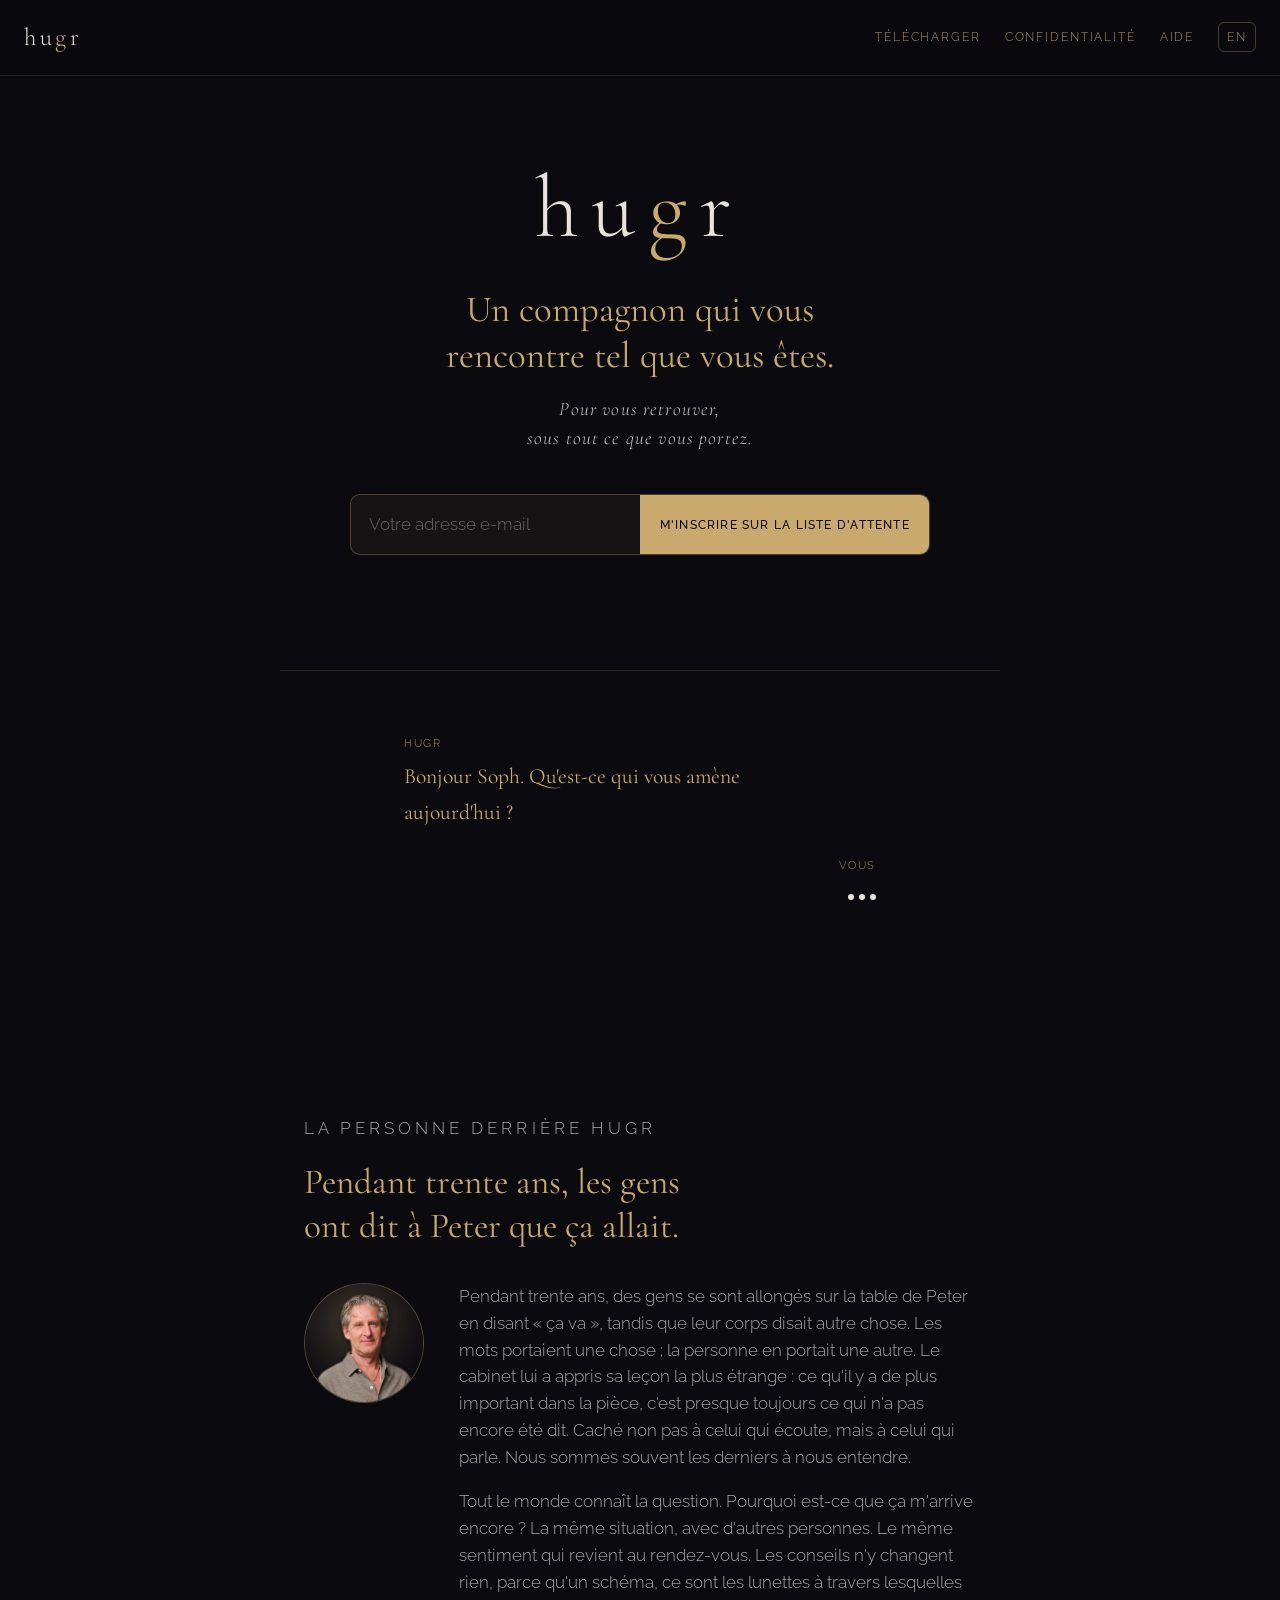
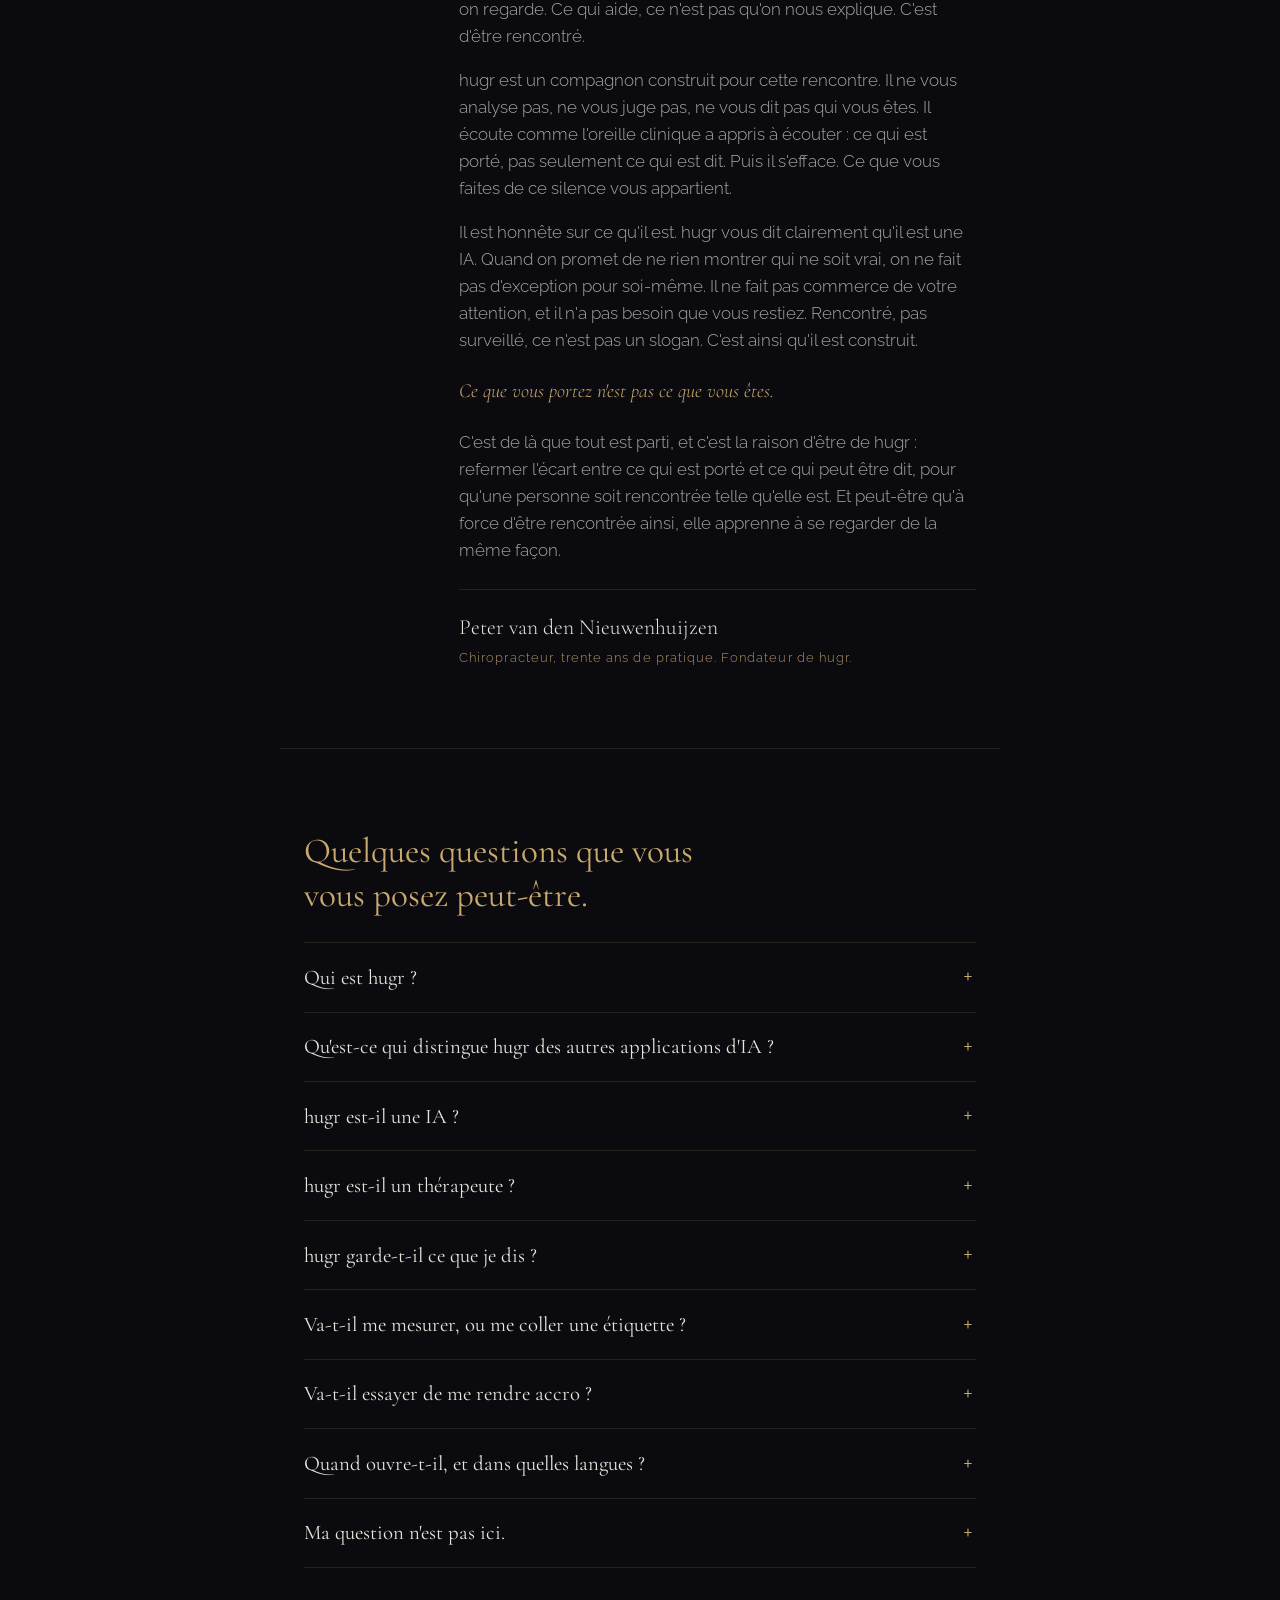
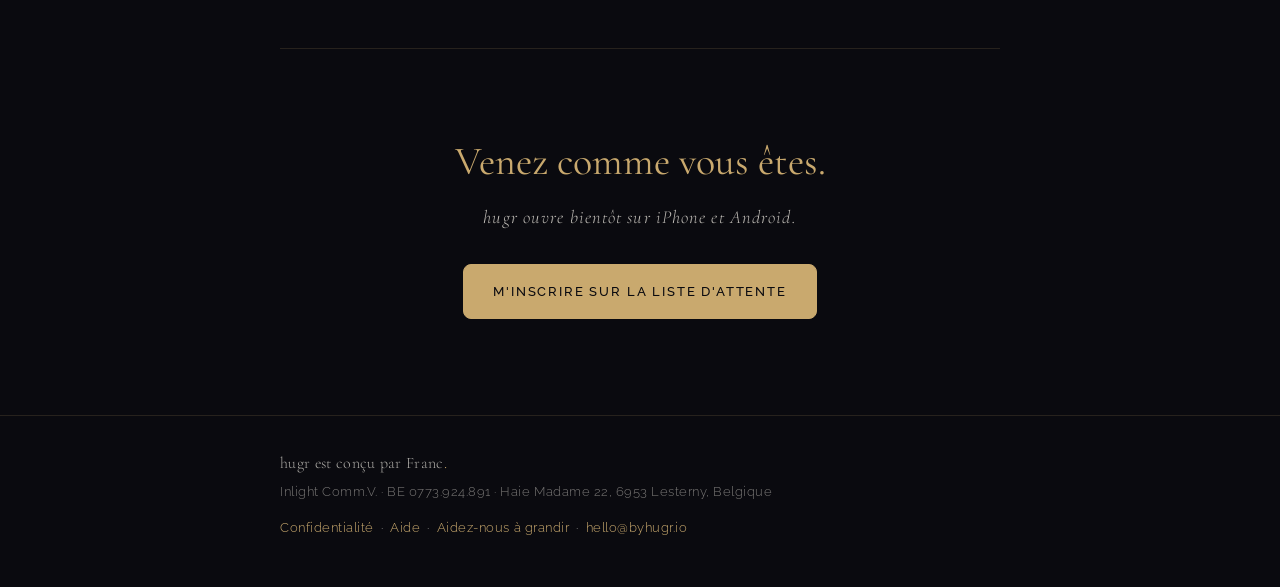
==== fr/index.html @ 3820ec40 "Add files via upload" ====
<!DOCTYPE html>
<html lang="fr">
<head>
<meta charset="utf-8">
<meta name="viewport" content="width=device-width, initial-scale=1">
<title>hugr. Un compagnon qui vous rencontre tel que vous êtes.</title>
<meta name="description" content="hugr est un compagnon IA qui vous rencontre tel que vous êtes. Pour vous retrouver, sous tout ce que vous portez. Pour adultes. Bientôt sur iPhone et Android.">

<link rel="canonical" href="https://byhugr.io/fr/">
<link rel="alternate" hreflang="fr" href="https://byhugr.io/fr/">
<link rel="alternate" hreflang="en" href="https://byhugr.io/">
<link rel="alternate" hreflang="x-default" href="https://byhugr.io/">
<meta name="theme-color" content="#0a0a0f">

<!-- Icons: the same files as the English page, at the site root. -->
<link rel="icon" href="/favicon.ico" sizes="32x32">
<link rel="icon" href="/favicon.svg" type="image/svg+xml">
<link rel="apple-touch-icon" href="/apple-touch-icon.png">

<!-- Social preview (og-fr.png is supplied, 1200x630; upload it at the site root). -->
<meta property="og:type" content="website">
<meta property="og:site_name" content="hugr">
<meta property="og:locale" content="fr_BE">
<meta property="og:url" content="https://byhugr.io/fr/">
<meta property="og:title" content="hugr. Un compagnon qui vous rencontre tel que vous êtes.">
<meta property="og:description" content="Pour vous retrouver, sous tout ce que vous portez. Un compagnon IA pour adultes. Bientôt sur iPhone et Android.">
<meta property="og:image" content="https://byhugr.io/og-fr.png">
<meta property="og:image:width" content="1200">
<meta property="og:image:height" content="630">
<meta property="og:image:alt" content="hugr. Un compagnon qui vous rencontre tel que vous êtes.">
<meta name="twitter:card" content="summary_large_image">
<meta name="twitter:title" content="hugr. Un compagnon qui vous rencontre tel que vous êtes.">
<meta name="twitter:description" content="Pour vous retrouver, sous tout ce que vous portez. Un compagnon IA pour adultes.">
<meta name="twitter:image" content="https://byhugr.io/og-fr.png">

<!--
  ============================================================
  PAGE FRANÇAISE. Même structure que /index.html, bloc pour bloc.
  Une correction faite sur l'une se fait au même endroit sur l'autre.
  Vocabulaire fixé : « portrait » = the picture (ce que hugr garde) ;
  « Rencontré, pas surveillé » = Met, not watched ; « liste d'attente » = waitlist.
  Registre : vouvoiement partout, y compris hugr dans l'aperçu (prénom + vous,
  le registre du praticien qui vous reçoit).
  ============================================================
-->

<style>
  /* ---------- self-hosted fonts (no external calls) ---------- */
  @font-face { font-family:'Cormorant Garamond'; font-style:normal; font-weight:300; font-display:swap; src:url([data-uri]) format('woff2'); }
  @font-face { font-family:'Cormorant Garamond'; font-style:normal; font-weight:400; font-display:swap; src:url([data-uri]) format('woff2'); }
  @font-face { font-family:'Cormorant Garamond'; font-style:normal; font-weight:500; font-display:swap; src:url([data-uri]) format('woff2'); }
  @font-face { font-family:'Cormorant Garamond'; font-style:italic; font-weight:300; font-display:swap; src:url([data-uri]) format('woff2'); }
  @font-face { font-family:'Cormorant Garamond'; font-style:italic; font-weight:400; font-display:swap; src:url([data-uri]) format('woff2'); }
  @font-face { font-family:'Raleway'; font-style:normal; font-weight:300; font-display:swap; src:url([data-uri]) format('woff2'); }
  @font-face { font-family:'Raleway'; font-style:normal; font-weight:400; font-display:swap; src:url([data-uri]) format('woff2'); }
  @font-face { font-family:'Raleway'; font-style:normal; font-weight:500; font-display:swap; src:url([data-uri]) format('woff2'); }

  :root {
    --ground: #0a0a0f;
    --gold: #c9a96e;
    --warm: #e8e4dc;
    --g06: rgba(201,169,110,.06);
    --g08: rgba(201,169,110,.08);
    --g15: rgba(201,169,110,.15);
    --g30: rgba(201,169,110,.30);
    --g50: rgba(201,169,110,.50);
    --label: rgba(201,169,110,.85);
    --faint: rgba(232,228,220,.72);
    --w82: rgba(232,228,220,.82);
    --w72: rgba(232,228,220,.72);
    --w50: rgba(232,228,220,.50);
    --paper: #f1eee8;
    --paper2: #f8f6f2;
    --ink: #0a0a0f;
    --ink2: #45423c;
    --goldink: #7d5f33;
    --line: #d9d3c6;
    --serif: 'Cormorant Garamond', Georgia, serif;
    --sans: 'Raleway', 'Segoe UI', sans-serif;
  }
  * { box-sizing: border-box; }
  [hidden] { display: none !important; }
  html { scroll-behavior: smooth; }
  body { margin: 0; background: var(--ground); color: var(--warm); font-family: var(--sans); font-weight: 300; font-size: 17px; line-height: 1.6; }
  a { color: inherit; }
  ::selection { background: var(--g30); }

  /* ---------- nav ---------- */
  nav { position: sticky; top: 0; z-index: 5; display: flex; align-items: center; justify-content: space-between; gap: 1rem; padding: 1.1rem 1.5rem; border-bottom: 1px solid var(--g15); background: rgba(10,10,15,.85); backdrop-filter: blur(10px); }
  .mark { font-family: var(--serif); font-weight: 300; font-size: 1.55rem; letter-spacing: .15em; color: var(--warm); text-decoration: none; }
  .mark .g { color: var(--gold); }
  nav .navlinks { display: flex; gap: 1.5rem; align-items: center; }
  nav .navlinks a { text-decoration: none; font-size: .78rem; letter-spacing: .15em; text-transform: uppercase; color: var(--label); }
  nav .navlinks a:hover, nav .navlinks a[aria-current="page"] { color: var(--gold); }
  @media (max-width: 640px) { nav .navlinks { gap: 1rem; } nav .navlinks a { font-size: .68rem; letter-spacing: .1em; } }

  /* ---------- pages ---------- */
  .page { display: none; }
  .page.on { display: block; }
  .wrap { max-width: 720px; margin: 0 auto; padding: 0 1.5rem; }

  /* ---------- hero ---------- */
  .hero { text-align: center; padding: 5.5rem 1.5rem 4.5rem; }
  .hero .bigmark { font-family: var(--serif); font-weight: 300; font-size: clamp(3.4rem, 9vw, 5.5rem); letter-spacing: .15em; line-height: 1; color: var(--warm); margin: 0; }
  .hero .bigmark .g { color: var(--gold); }
  .hero .eyebrow { margin-bottom: .2rem; }
  .hero h1 { font-family: var(--serif); font-weight: 400; font-size: clamp(1.6rem, 3.6vw, 2.3rem); line-height: 1.25; color: var(--gold); margin: 2.2rem auto 0; max-width: 20ch; }
  .hero .tag { font-family: var(--serif); font-style: italic; font-weight: 300; font-size: 1.2rem; letter-spacing: .06em; color: var(--warm); margin: 1rem auto 0; opacity: .85; max-width: 34ch; line-height: 1.5; }
  .hero .meta { margin-top: 1.6rem; font-size: .82rem; letter-spacing: .06em; color: var(--faint); }
  .hair { height: 1px; background: var(--g15); border: 0; margin: 0 auto; max-width: 720px; }

  /* ---------- join: one field, then one confirmation ---------- */
  .btn { display: inline-block; font-family: var(--sans); font-weight: 500; font-size: .82rem; letter-spacing: .14em; text-transform: uppercase; text-decoration: none; color: var(--ground); background: var(--gold); border: 1px solid var(--gold); border-radius: 8px; padding: 1rem 1.8rem; cursor: pointer; transition: background .2s, color .2s, opacity .2s; white-space: nowrap; }
  .btn:hover { background: transparent; color: var(--gold); }
  .btn:disabled { opacity: .5; cursor: wait; }
  .btn.ghost { background: transparent; color: var(--gold); }
  .btn.ghost:hover { background: var(--g08); }

  .join { max-width: 520px; margin: 2.6rem auto 0; text-align: left; }
  /* one element: the field and its button share one border and one radius */
  .joinrow { display: flex; align-items: stretch; background: var(--g06); border: 1px solid var(--g30); border-radius: 10px; overflow: hidden; transition: border-color .2s; }
  .joinrow:focus-within { border-color: var(--gold); }
  .joinrow input { flex: 1 1 auto; min-width: 0; font: inherit; font-size: 1.05rem; color: var(--warm); background: transparent; border: 0; outline: none; padding: 1rem 1.1rem; }
  .joinrow input::placeholder { color: rgba(232,228,220,.4); }
  .joinrow .go { border: 0; border-radius: 0; padding: 0 1.5rem; margin: 0; }
  .joinrow .go:hover { background: #d9bc85; color: var(--ground); }
  .go .short { display: none; }
  @media (max-width: 480px) { .joinrow { flex-direction: column; } .joinrow input { padding: 1rem 1rem; border-bottom: 1px solid var(--g15); text-align: center; } .joinrow .go { width: 100%; padding: 1rem; } }

  .confirm { margin-top: .2rem; border: 1px solid var(--g30); border-radius: 10px; background: var(--g06); padding: 1.3rem 1.4rem 1.2rem; }
  .confirm-lead { margin: 0 0 .6rem; font-size: .95rem; color: var(--warm); }
  .confirm-lead .em { color: var(--gold); }
  .confirm-lead a { color: var(--label); font-size: .82rem; margin-left: .4rem; }
  .check { display: grid; grid-template-columns: 1.25rem 1fr; gap: .6rem; align-items: start; margin-top: .6rem; font-size: .92rem; line-height: 1.55; color: var(--faint); cursor: pointer; }
  .check input { accent-color: var(--gold); width: 1.05rem; height: 1.05rem; margin: .15rem 0 0; }
  .check a { color: var(--gold); }
  .confirm .btn { width: 100%; margin-top: 1.1rem; }
  .hp { position: absolute; left: -9999px; width: 1px; height: 1px; overflow: hidden; }
  .err { color: #e8b98a; font-size: .9rem; margin-top: .8rem; min-height: 1.1em; text-align: center; }
  .fine { font-size: .8rem; color: var(--w50); text-align: center; margin: .9rem 0 0; line-height: 1.6; }

  .done { max-width: 520px; margin: 2.6rem auto 0; text-align: center; }
  .done h2 { font-family: var(--serif); font-weight: 400; font-size: clamp(1.9rem, 4vw, 2.5rem); color: var(--gold); margin: 0 0 .8rem; }
  .done > p { color: var(--warm); margin: 0 auto 1rem; max-width: 40ch; }
  .done .preview { font-size: .85rem; color: #e8b98a; border: 1px dashed rgba(232,184,138,.5); border-radius: 8px; padding: .7rem 1rem; margin: 1.2rem auto 0; max-width: 34ch; }
  .more { margin-top: 2.2rem; border-top: 1px solid var(--g15); padding-top: 1.8rem; text-align: left; }
  .more-lead { font-size: .92rem; color: var(--faint); text-align: center; margin: 0 0 1.2rem; }
  .field { margin-top: 1rem; }
  .field label, .field legend { display: block; font-size: .7rem; letter-spacing: .16em; text-transform: uppercase; color: var(--label); margin-bottom: .45rem; padding: 0; }
  .field input[type=text] { width: 100%; font: inherit; font-size: 1.05rem; color: var(--warm); background: var(--g06); border: 1px solid var(--g30); border-radius: 8px; padding: .8rem 1rem; outline: none; }
  .field input:focus { border-color: var(--gold); }
  fieldset.field { border: 0; margin: 1rem 0 0; padding: 0; }
  .langs { display: flex; gap: .5rem; }
  .langs label { flex: 1 1 0; margin: 0; font-size: .92rem; letter-spacing: .02em; text-transform: none; color: var(--faint); border: 1px solid var(--g30); border-radius: 8px; padding: .6rem .4rem; cursor: pointer; display: flex; align-items: center; justify-content: center; gap: .4rem; text-align: center; }
  .langs input { accent-color: var(--gold); margin: 0; }
  .langs label:has(input:checked) { border-color: var(--gold); color: var(--warm); background: var(--g08); }
  .more .btn { margin-top: 1.5rem; width: 100%; }
  .more-done { text-align: center; color: var(--gold); font-family: var(--serif); font-size: 1.2rem; margin: 1.2rem 0 0; }

  /* ---------- animated conversation ---------- */
  .convo { max-width: 520px; margin: 4rem auto 0; padding: 0 1.5rem; min-height: 300px; }
  .msg { margin-top: 1.7rem; opacity: 0; transform: translateY(6px); transition: opacity .5s ease, transform .5s ease; }
  .msg.show { opacity: 1; transform: none; }
  .msg:first-child { margin-top: 0; }
  .msg .who { font-size: .68rem; letter-spacing: .16em; text-transform: uppercase; color: var(--label); margin-bottom: .4rem; }
  .msg.you .who { text-align: right; }
  .msg .bubble { font-family: var(--serif); font-weight: 400; font-size: 1.35rem; line-height: 1.65; }
  .msg.hugr .bubble { color: var(--gold); max-width: 88%; }
  .msg.you .bubble { color: var(--warm); max-width: 88%; margin-left: auto; text-align: right; font-family: var(--sans); font-weight: 300; font-size: 1.05rem; line-height: 1.6; }
  .caret { display: inline-block; width: 2px; height: 1.05em; background: var(--warm); margin-left: 1px; vertical-align: -0.15em; animation: blink 1s step-end infinite; }
  @keyframes blink { 50% { opacity: 0; } }
  .dots { display: inline-flex; gap: 5px; height: 1.3em; align-items: center; }
  .dots i { width: 6px; height: 6px; border-radius: 50%; background: var(--gold); animation: pulse 1.4s infinite ease-in-out; }
  .msg.you .dots i { background: var(--warm); }
  .dots i:nth-child(2) { animation-delay: .2s; } .dots i:nth-child(3) { animation-delay: .4s; }
  @keyframes pulse { 0%,80%,100% { opacity: .3; transform: scale(.8); } 40% { opacity: 1; transform: scale(1); } }

  /* ---------- content blocks ---------- */
  section.block { padding: 5rem 1.5rem; }
  .eyebrow { font-size: .7rem; letter-spacing: .24em; text-transform: uppercase; color: var(--label); margin: 0 0 1rem; }
  section.block h2 { font-family: var(--serif); font-weight: 400; font-size: clamp(1.7rem, 3.4vw, 2.2rem); line-height: 1.25; color: var(--gold); margin: 0 0 1.4rem; max-width: 24ch; }
  section.block p { margin: 0 0 1.1rem; color: var(--w72); max-width: 58ch; font-size: 1.05rem; }
  section.block p strong { color: var(--warm); font-weight: 400; }

  /* ---------- the story ---------- */
  .story { display: grid; grid-template-columns: 120px 1fr; gap: 2.2rem; align-items: start; margin-top: 2.2rem; }
  .story .photo { width: 120px; height: 120px; border-radius: 50%; border: 1px solid var(--g30); background: radial-gradient(circle at 35% 30%, rgba(201,169,110,.22), rgba(201,169,110,.05)); display: flex; align-items: center; justify-content: center; font-family: var(--serif); font-size: 2.6rem; color: var(--gold); overflow: hidden; position: sticky; top: 6rem; }
  .story .photo img { width: 100%; height: 100%; object-fit: cover; display: block; }
  .story p { margin: 0 0 1.1rem; }
  .story .quiet { font-family: var(--serif); font-style: italic; font-size: 1.25rem; line-height: 1.55; color: var(--gold); margin: 1.4rem 0 1.4rem; }
  .story .sig { margin-top: 1.6rem; padding-top: 1.2rem; border-top: 1px solid var(--g15); }
  .story .sig .name { font-family: var(--serif); font-size: 1.35rem; color: var(--warm); margin: 0 0 .15rem; }
  .story .sig .role { font-size: .82rem; letter-spacing: .08em; color: var(--label); margin: 0; }
  @media (max-width: 560px) { .story { grid-template-columns: 1fr; gap: 1.4rem; justify-items: center; } .story .photo { position: static; } .story p { text-align: left; } .story .sig { width: 100%; } }

  /* ---------- FAQ ---------- */
  .faq { margin-top: 1.6rem; border-top: 1px solid var(--g15); }
  .faq details { border-bottom: 1px solid var(--g15); }
  .faq summary { list-style: none; cursor: pointer; padding: 1.1rem 2.2rem 1.1rem 0; font-family: var(--serif); font-weight: 400; font-size: 1.3rem; color: var(--warm); position: relative; }
  .faq summary:hover, .faq details[open] summary { color: var(--gold); }
  .faq summary::-webkit-details-marker { display: none; }
  .faq summary::after { content: "+"; position: absolute; right: .2rem; top: 50%; transform: translateY(-50%); font-family: var(--sans); font-weight: 300; font-size: 1.5rem; color: var(--gold); }
  .faq details[open] summary::after { content: "\2212"; }
  .faq .a { padding: 0 0 1.3rem; }
  .faq .a p { margin: 0 0 .8rem; font-size: 1.02rem; color: var(--w72); max-width: 58ch; }
  .faq .a a { color: var(--gold); }

  .cta { text-align: center; padding: 5rem 1.5rem 6rem; }
  .cta h2 { font-family: var(--serif); font-weight: 400; font-size: clamp(1.8rem, 4vw, 2.5rem); color: var(--gold); margin: 0 0 .6rem; }
  .cta .tag { font-family: var(--serif); font-style: italic; color: var(--warm); opacity: .8; font-size: 1.15rem; letter-spacing: .06em; margin: 0 0 2rem; }

  /* ---------- footer ---------- */
  footer { border-top: 1px solid var(--g15); padding: 2.2rem 1.5rem 3rem; font-size: .8rem; letter-spacing: .04em; color: var(--faint); }
  footer .row { max-width: 720px; margin: 0 auto; display: flex; flex-wrap: wrap; justify-content: space-between; gap: 1rem 2rem; }
  footer a { text-decoration: none; color: var(--gold); }
  footer .franc { font-family: var(--serif); font-size: 1rem; letter-spacing: .02em; margin-bottom: .3rem; }
  footer .franc .dot { color: var(--gold); }
  footer .legal { color: var(--w50); }

  /* ---------- reading pages: a paper card in the dark room ---------- */
  .doc { padding: 3.5rem 1.5rem 5rem; }
  .doc .wrap { max-width: 780px; }
  .doc .panel { background: var(--paper); color: var(--ink); border: 1px solid var(--g30); border-radius: 12px; padding: 2.8rem 2.6rem 2.4rem; box-shadow: 0 30px 80px rgba(0,0,0,.45); }
  @media (max-width: 640px) { .doc .panel { padding: 1.8rem 1.2rem 1.6rem; } }
  .doc .eyebrow { color: var(--goldink); }
  .doc h1 { font-family: var(--serif); font-weight: 400; font-size: clamp(2.1rem, 5vw, 2.9rem); line-height: 1.15; color: var(--ink); margin: 0 0 .6rem; }
  .doc .lede { font-family: var(--serif); font-weight: 400; font-size: 1.3rem; line-height: 1.5; color: var(--ink2); margin: 0 0 2rem; }
  .doc h2 { font-family: var(--serif); font-weight: 500; font-size: 1.45rem; color: var(--ink); margin: 2.4rem 0 .6rem; }
  .doc p, .doc li { color: var(--ink2); font-size: 1rem; line-height: 1.75; }
  .doc p { margin: .5rem 0; }
  .doc p strong, .doc li strong { color: var(--ink); font-weight: 500; }
  .doc a { color: var(--goldink); }
  .doc ul { padding-left: 1.2rem; margin: .5rem 0 1rem; }
  .doc li { margin: .3rem 0; }
  .doc .meta { font-size: .78rem; letter-spacing: .08em; text-transform: uppercase; color: var(--ink2); margin-bottom: 2rem; }
  .doc table { width: 100%; border-collapse: collapse; margin: 1rem 0 1.4rem; font-size: .92rem; }
  .doc th { text-align: left; font-weight: 500; font-size: .72rem; letter-spacing: .12em; text-transform: uppercase; color: var(--goldink); padding: .5rem .5rem; border-bottom: 1px solid var(--ink); }
  .doc td { padding: .65rem .5rem; border-bottom: 1px solid var(--line); vertical-align: top; color: var(--ink2); line-height: 1.55; }
  .doc td:first-child { color: var(--ink); }
  .tablewrap { overflow-x: auto; }
  .flag { color: var(--goldink); font-size: .85em; font-style: italic; }
  .flag::before { content: "["; } .flag::after { content: "]"; }
  .urgent { border: 1px solid var(--goldink); border-radius: 10px; background: var(--paper2); padding: 1.3rem 1.5rem; margin: 0 0 2rem; }
  .urgent h2 { margin-top: 0; }
  .urgent li { color: var(--ink); }
  .qa h3 { font-family: var(--serif); font-weight: 500; font-size: 1.2rem; color: var(--ink); margin: 1.8rem 0 .3rem; }

  /* ---------- printable card (a white object in the dark room) ---------- */
  .cardpage { padding: 3.5rem 1.5rem 5rem; }
  .cardpage .eyebrow { text-align: center; }
  .cardpage h1 { font-family: var(--serif); font-weight: 400; text-align: center; font-size: 2rem; color: var(--gold); margin: 0 0 2rem; }
  .pcard { width: 100%; max-width: 420px; margin: 0 auto; background: #fff; color: var(--ink); border: 1px solid var(--line); border-radius: 10px; padding: 2.2rem 2rem 1.8rem; text-align: center; }
  .pcard .m { font-family: var(--serif); font-weight: 300; font-size: 2.6rem; letter-spacing: .15em; line-height: 1; margin: 0; }
  .pcard .m .g { color: var(--goldink); }
  .pcard .l { font-family: var(--serif); font-size: 1.25rem; line-height: 1.35; margin: 1rem 0 0; }
  .pcard .qr { width: 180px; height: 180px; margin: 1.5rem auto 0; }
  .pcard .qr svg { width: 100%; height: 100%; display: block; }
  .pcard .s { font-size: .72rem; letter-spacing: .16em; text-transform: uppercase; color: var(--goldink); margin: 1rem 0 .3rem; }
  .pcard .u { font-size: .9rem; color: var(--ink2); margin: 0; word-break: break-all; }
  .pcard .f { font-size: .75rem; color: var(--ink2); margin: 1.3rem 0 0; line-height: 1.5; border-top: 1px solid var(--line); padding-top: 1rem; }
  .cardtools { max-width: 420px; margin: 2rem auto 0; text-align: center; color: var(--faint); font-size: .92rem; }
  .cardtools .btn { margin: .3rem; }
  @media print {
    @page { size: A6; margin: 0; }
    body { background: #fff !important; }
    nav, footer, .cardtools, .cardpage > .eyebrow, .cardpage > h1 { display: none !important; }
    .cardpage { padding: 0; }
    .pcard { border: 0; max-width: none; padding: 9mm 8mm; }
  }

  @media (prefers-reduced-motion: reduce) {
    html { scroll-behavior: auto; }
    .dots i { animation: none; opacity: .75; }
    .caret { animation: none; }
    .msg { opacity: 1; transform: none; transition: none; }
  }

  nav .navlinks a.lang { border: 1px solid var(--g30); border-radius: 6px; padding: .25rem .5rem; }
  nav .navlinks a.lang:hover { border-color: var(--gold); }

  /* French overrides */
  .join { max-width: 580px; }
  .joinrow .go { font-size: .76rem; letter-spacing: .1em; }
  @media (min-width: 481px) { .joinrow .go { padding: 0 1.2rem; } }
  .hero h1 { max-width: 26ch; }
  nav .navlinks a { white-space: nowrap; }
  @media (max-width: 520px) { nav .navlinks a[data-route="/privacy"] { display: none; } nav .navlinks { gap: .8rem; } }

</style>
</head>
<body>

<nav>
  <a class="mark" href="#/">hu<span class="g">g</span>r</a>
  <div class="navlinks">
    <a href="#/waitlist" data-route="/waitlist">Télécharger</a>
    <a href="#/privacy" data-route="/privacy">Confidentialité</a>
    <a href="#/support" data-route="/support">Aide</a>
    <a href="/" class="lang" lang="en" hreflang="en" title="English">EN</a>
  </div>
</nav>

<!-- =================== ACCUEIL =================== -->
<main class="page on" id="page-home">
  <div class="hero">
    <p class="bigmark">hu<span class="g">g</span>r</p>
    <h1>Un compagnon qui vous rencontre tel que vous êtes.</h1>
    <p class="tag">Pour vous retrouver,<br>sous tout ce que vous portez.</p>

    <div class="join-box">
      <form class="join join-form" novalidate>
        <div class="joinrow">
          <input type="email" name="email" autocomplete="email" inputmode="email" required maxlength="200" placeholder="Votre adresse e-mail" aria-label="Votre adresse e-mail">
          <button class="btn go" type="submit"><span class="long">M'inscrire sur la liste d'attente</span><span class="short">M'inscrire sur la liste d'attente</span></button>
        </div>
        <div class="confirm" hidden>
          <p class="confirm-lead">Nous vous écrirons à <span class="em confirm-email"></span> quand hugr ouvrira.<a href="#" class="confirm-change">modifier</a></p>
          <label class="check"><input type="checkbox" name="consent"><span>J'ai 18 ans ou plus, et j'accepte de recevoir cet e-mail. <a href="#/privacy">Confidentialité</a></span></label>
          <button class="btn confirm-go" type="submit">Oui, inscrivez-moi</button>
          <p class="fine">Un seul e-mail, quand hugr ouvrira. Rien d'autre, et un clic suffit pour vous désinscrire.</p>
        </div>
        <div class="hp" aria-hidden="true"><label>Laissez ce champ vide <input type="text" name="website" tabindex="-1" autocomplete="off"></label></div>
        <p class="err" role="alert"></p>
      </form>

      <div class="done join-done" hidden>
        <h2>C'est noté.</h2>
        <p class="done-line">Merci. Nous vous écrirons quand hugr ouvrira.</p>
        <p class="preview" hidden>Aperçu uniquement : le formulaire n'est pas encore connecté, cette inscription n'a pas été enregistrée.</p>
        <form class="more more-form">
          <p class="more-lead">Si vous le souhaitez, pour que hugr vous accueille comme il faut à l'ouverture. Les deux sont facultatifs.</p>
          <div class="field">
            <label>Prénom</label>
            <input type="text" name="first_name" autocomplete="given-name" maxlength="80">
          </div>
          <fieldset class="field">
            <legend>La langue dans laquelle vous aimeriez que hugr vous parle</legend>
            <div class="langs">
              <label><input type="radio" name="language" value="fr" checked> Français</label>
              <label><input type="radio" name="language" value="en"> English</label>
              <label><input type="radio" name="language" value="nl"> Nederlands</label>
            </div>
          </fieldset>
          <button class="btn ghost more-go" type="submit">Enregistrer</button>
          <p class="more-done" hidden>Merci. À bientôt, quand hugr ouvrira.</p>
        </form>
      </div>
    </div>
  </div>

  <hr class="hair">

  <!-- aperçu animé -->
  <div class="convo" id="convo" role="img" aria-label="Un court exemple de conversation avec hugr. hugr : Bonjour Soph. Qu'est-ce qui vous amène aujourd'hui ? Vous : Je ne sais pas trop. Il s'est passé quelque chose ce matin, et je n'arrive pas encore à mettre des mots dessus. hugr : Pas besoin de trouver les mots tout de suite. Racontez-moi ce que ça vous a fait, et on partira de là. On a le temps.">
    <div class="msg hugr" id="m0">
      <div class="who">hugr</div>
      <div class="bubble">Bonjour Soph. Qu'est-ce qui vous amène aujourd'hui ?</div>
    </div>
    <div class="msg you" id="m1">
      <div class="who">vous</div>
      <div class="bubble"><span id="m1t"></span></div>
    </div>
    <div class="msg hugr" id="m2">
      <div class="who">hugr</div>
      <div class="bubble" id="m2b"></div>
    </div>
  </div>

  <!-- l'histoire -->
  <section class="block">
    <div class="wrap">
      <p class="eyebrow">La personne derrière hugr</p>
      <h2>Pendant trente ans, les gens ont dit à Peter que ça allait.</h2>
      <div class="story">
        <div class="photo"><img src="[data-uri]" alt="Peter van den Nieuwenhuijzen"></div>
        <div>
          <p>Pendant trente ans, des gens se sont allongés sur la table de Peter en disant « ça va », tandis que leur corps disait autre chose. Les mots portaient une chose ; la personne en portait une autre. Le cabinet lui a appris sa leçon la plus étrange : ce qu'il y a de plus important dans la pièce, c'est presque toujours ce qui n'a pas encore été dit. Caché non pas à celui qui écoute, mais à celui qui parle. Nous sommes souvent les derniers à nous entendre.</p>
          <p>Tout le monde connaît la question. Pourquoi est-ce que ça m'arrive encore ? La même situation, avec d'autres personnes. Le même sentiment qui revient au rendez-vous. Les conseils n'y changent rien, parce qu'un schéma, ce sont les lunettes à travers lesquelles on regarde. Ce qui aide, ce n'est pas qu'on nous explique. C'est d'être rencontré.</p>
          <p>hugr est un compagnon construit pour cette rencontre. Il ne vous analyse pas, ne vous juge pas, ne vous dit pas qui vous êtes. Il écoute comme l'oreille clinique a appris à écouter : ce qui est porté, pas seulement ce qui est dit. Puis il s'efface. Ce que vous faites de ce silence vous appartient.</p>
          <p>Il est honnête sur ce qu'il est. hugr vous dit clairement qu'il est une IA. Quand on promet de ne rien montrer qui ne soit vrai, on ne fait pas d'exception pour soi-même. Il ne fait pas commerce de votre attention, et il n'a pas besoin que vous restiez. Rencontré, pas surveillé, ce n'est pas un slogan. C'est ainsi qu'il est construit.</p>
          <p class="quiet">Ce que vous portez n'est pas ce que vous êtes.</p>
          <p>C'est de là que tout est parti, et c'est la raison d'être de hugr : refermer l'écart entre ce qui est porté et ce qui peut être dit, pour qu'une personne soit rencontrée telle qu'elle est. Et peut-être qu'à force d'être rencontrée ainsi, elle apprenne à se regarder de la même façon.</p>
          <div class="sig">
            <p class="name">Peter van den Nieuwenhuijzen</p>
            <p class="role">Chiropracteur, trente ans de pratique. Fondateur de hugr.</p>
          </div>
        </div>
      </div>
    </div>
  </section>

  <hr class="hair">

  <!-- questions -->
  <section class="block">
    <div class="wrap">
      <h2>Quelques questions que vous vous posez peut-être.</h2>
      <div class="faq">
        <details>
          <summary>Qui est hugr ?</summary>
          <div class="a">
            <p>Un compagnon qui vous rencontre tel que vous êtes. Vous parlez, avec vos mots, à votre rythme. hugr écoute et répond à vos côtés, pas d'en haut. Il remarque ce que vous dites et la façon dont vous le dites, et vous le rend, pour que vous puissiez le regarder vous-même.</p>
            <p>Rien ne vous est remis comme un verdict. hugr propose. Ce qui est à vous reste à vous.</p>
          </div>
        </details>
        <details>
          <summary>Qu'est-ce qui distingue hugr des autres applications d'IA ?</summary>
          <div class="a">
            <p>La plupart des applications d'IA sont faites pour répondre, conseiller, et vous faire revenir. hugr est fait pour écouter, puis s'effacer. Il a été conçu par un praticien, à partir de trente ans passés à entendre ce que les gens portent sous ce qu'ils disent, et il fonctionne comme cette oreille : il n'ajoute ni conseil ni analyse par-dessus vous, il retire le bruit pour que vous puissiez vous entendre.</p>
            <p>Il ne garde ni transcription ni score. Il n'a pas besoin que vous restiez, et quand vous refermez la porte, il se tait. Et il vous dira toujours, clairement, qu'il est une IA.</p>
          </div>
        </details>
        <details>
          <summary>hugr est-il une IA ?</summary>
          <div class="a">
            <p>Oui, et il vous le dit clairement, dès la première rencontre et chaque fois que vous le demandez. hugr n'est pas un humain et ne fera jamais semblant de l'être. Il a une voix et une manière d'écouter qui lui sont propres, et il est honnête sur leur origine.</p>
          </div>
        </details>
        <details>
          <summary>hugr est-il un thérapeute ?</summary>
          <div class="a">
            <p>Non. hugr est un compagnon, pas un thérapeute, pas un médecin, pas un service d'urgence. Il ne posera pas de diagnostic, ne vous soignera pas, et il ne peut pas appeler à l'aide. Si vous êtes en danger maintenant, appelez le 112. Notre <a href="#/support">page d'aide</a> liste des lignes d'écoute.</p>
          </div>
        </details>
        <details>
          <summary>hugr garde-t-il ce que je dis ?</summary>
          <div class="a">
            <p>Pas sous forme de transcription. Entre deux sessions, hugr garde un court portrait, avec ses propres mots, de ce qui a compté pour vous. Vous pouvez le lire, le modifier, ou le laisser partir. La <a href="#/privacy">politique de confidentialité</a> donne le détail.</p>
          </div>
        </details>
        <details>
          <summary>Va-t-il me mesurer, ou me coller une étiquette ?</summary>
          <div class="a">
            <p>Non. Pas de courbes d'humeur, pas d'anneaux de progression, pas de scores, pas de résumés de qui vous êtes. Pas d'étiquettes, pas de types, pas de catégories. hugr ne décide pas ce que vous êtes.</p>
          </div>
        </details>
        <details>
          <summary>Va-t-il essayer de me rendre accro ?</summary>
          <div class="a">
            <p>Non. Pas de badges, pas de niveaux, pas de séries à tenir, pas de rappels qui font semblant de vous regretter. hugr n'est pas fait pour qu'on ait besoin de lui. Il est là quand vous ouvrez la porte, et silencieux quand vous ne l'ouvrez pas.</p>
          </div>
        </details>
        <details>
          <summary>Quand ouvre-t-il, et dans quelles langues ?</summary>
          <div class="a">
            <p>Bientôt sur iPhone et Android, pour les adultes de 18 ans et plus. L'anglais ouvre en premier ; le français et le néerlandais suivent. <a href="#/waitlist">Inscrivez-vous sur la liste d'attente</a> et nous vous écrirons quand ce sera prêt, dans votre langue.</p>
          </div>
        </details>
        <details>
          <summary>Ma question n'est pas ici.</summary>
          <div class="a">
            <p>Écrivez-nous à <a href="mailto:hello@byhugr.io">hello@byhugr.io</a>. Une personne lit chaque message.</p>
          </div>
        </details>
      </div>
    </div>
  </section>

  <hr class="hair">

  <div class="cta">
    <h2>Venez comme vous êtes.</h2>
    <p class="tag">hugr ouvre bientôt sur iPhone et Android.</p>
    <a class="btn" href="#/waitlist">M'inscrire sur la liste d'attente</a>
  </div>
</main>

<!-- =================== LISTE D'ATTENTE =================== -->
<main class="page" id="page-waitlist">
  <div class="hero">
    <p class="eyebrow">La liste d'attente</p>
    <h1 style="margin-top:.5rem">hugr est presque prêt.</h1>
    <p class="tag">Laissez votre e-mail. Nous vous écrirons quand la porte s'ouvrira.</p>

    <div class="join-box">
      <form class="join join-form" novalidate>
        <div class="joinrow">
          <input type="email" name="email" autocomplete="email" inputmode="email" required maxlength="200" placeholder="Votre adresse e-mail" aria-label="Votre adresse e-mail">
          <button class="btn go" type="submit"><span class="long">M'inscrire sur la liste d'attente</span><span class="short">M'inscrire sur la liste d'attente</span></button>
        </div>
        <div class="confirm" hidden>
          <p class="confirm-lead">Nous vous écrirons à <span class="em confirm-email"></span> quand hugr ouvrira.<a href="#" class="confirm-change">modifier</a></p>
          <label class="check"><input type="checkbox" name="consent"><span>J'ai 18 ans ou plus, et j'accepte de recevoir cet e-mail. <a href="#/privacy">Confidentialité</a></span></label>
          <button class="btn confirm-go" type="submit">Oui, inscrivez-moi</button>
          <p class="fine">Un seul e-mail, quand hugr ouvrira. Rien d'autre, et un clic suffit pour vous désinscrire.</p>
        </div>
        <div class="hp" aria-hidden="true"><label>Laissez ce champ vide <input type="text" name="website" tabindex="-1" autocomplete="off"></label></div>
        <p class="err" role="alert"></p>
      </form>

      <div class="done join-done" hidden>
        <h2>C'est noté.</h2>
        <p class="done-line">Merci. Nous vous écrirons quand hugr ouvrira.</p>
        <p class="preview" hidden>Aperçu uniquement : le formulaire n'est pas encore connecté, cette inscription n'a pas été enregistrée.</p>
        <form class="more more-form">
          <p class="more-lead">Si vous le souhaitez, pour que hugr vous accueille comme il faut à l'ouverture. Les deux sont facultatifs.</p>
          <div class="field">
            <label>Prénom</label>
            <input type="text" name="first_name" autocomplete="given-name" maxlength="80">
          </div>
          <fieldset class="field">
            <legend>La langue dans laquelle vous aimeriez que hugr vous parle</legend>
            <div class="langs">
              <label><input type="radio" name="language" value="fr" checked> Français</label>
              <label><input type="radio" name="language" value="en"> English</label>
              <label><input type="radio" name="language" value="nl"> Nederlands</label>
            </div>
          </fieldset>
          <button class="btn ghost more-go" type="submit">Enregistrer</button>
          <p class="more-done" hidden>Merci. À bientôt, quand hugr ouvrira.</p>
        </form>
      </div>
    </div>
    <p class="meta">Bientôt sur iPhone et Android. L'anglais d'abord, le français et le néerlandais ensuite.</p>
  </div>
</main>

<!-- =================== CARTE (imprimable, hors menu) =================== -->
<main class="page" id="page-card">
  <div class="cardpage">
    <p class="eyebrow">Pour les praticiens</p>
    <h1>Une carte à remettre aux personnes que vous recevez.</h1>
    <div class="pcard">
      <p class="m">hu<span class="g">g</span>r</p>
      <p class="l">Un compagnon qui vous rencontre tel que vous êtes.</p>
      <div class="qr" id="card-qr" role="img" aria-label="Code QR vers la liste d'attente de hugr"></div>
      <p class="s">Scannez pour rejoindre la liste d'attente</p>
      <p class="u" id="card-url"></p>
      <p class="f">Pour adultes, 18 ans et plus. hugr est un compagnon IA, pas un thérapeute ni un service médical.</p>
    </div>
    <div class="cardtools">
      <p>Imprimez-la (en A6, ou en A4 puis découpée) et remettez-la aux personnes que vous recevez.</p>
      <button class="btn" type="button" onclick="window.print()">Imprimer la carte</button>
    </div>
  </div>
</main>

<!-- =================== VIE PRIVÉE =================== -->
<main class="page" id="page-privacy">
  <article class="doc">
    <div class="wrap"><div class="panel">
      <p class="eyebrow">Politique de confidentialité</p>
      <h1>Ce qu'il advient de vos mots.</h1>
      <p class="lede">Vous direz à hugr des choses que vous ne diriez peut-être à personne d'autre. Cette page explique, en mots simples, ce que nous gardons, ce que nous ne gardons pas, et ce que vous pouvez décider vous-même.</p>
      <p class="meta">Dernière mise à jour <span class="flag">date à la publication</span> · Version 1.0</p>

      <h2>1. Qui est responsable</h2>
      <p>hugr est conçu et publié par Inlight Comm.V., une société belge (numéro d'entreprise BE 0773.924.891), Haie Madame 22, 6953 Lesterny, Belgique, sous le nom commercial Franc. Inlight est le responsable du traitement pour hugr. Pour toute question sur vos données, écrivez à <strong>privacy@byhugr.io</strong>.</p>

      <h2>2. À qui hugr s'adresse</h2>
      <p>hugr s'adresse aux adultes. Il faut avoir 18 ans ou plus pour créer un compte. Nous ne collectons pas sciemment de données auprès de personnes de moins de 18 ans ; si nous apprenons que c'est arrivé, nous supprimons le compte et ses données.</p>

      <h2>3. Ce que nous collectons, et pourquoi</h2>
      <div class="tablewrap"><table>
        <thead><tr><th>Quoi</th><th>Pourquoi</th><th>Base légale</th><th>Conservé</th></tr></thead>
        <tbody>
          <tr><td>Liste d'attente : votre adresse e-mail ; si vous choisissez de les ajouter, votre prénom et votre langue préférée ; l'endroit où vous vous êtes inscrit (le site ou une carte imprimée) ; et la date et l'heure de votre consentement</td><td>Pour vous prévenir quand hugr ouvrira, dans votre langue.</td><td>Consentement, retirable à tout moment</td><td>Jusqu'à l'ouverture de hugr et notre e-mail, ou jusqu'à ce que vous demandiez à être retiré, selon ce qui arrive en premier. Ensuite, la liste est supprimée.</td></tr>
          <tr><td>Compte : adresse e-mail, mot de passe (stocké haché), date de création du compte <span class="flag">méthode de connexion à confirmer</span></td><td>Pour créer votre compte, vous connecter et vous joindre à son sujet.</td><td>Contrat</td><td>Jusqu'à la suppression de votre compte.</td></tr>
          <tr><td>Confirmation d'âge (que vous avez 18 ans ou plus ; nous ne stockons pas votre date de naissance) <span class="flag">à confirmer</span></td><td>hugr s'adresse aux adultes.</td><td>Obligation légale, intérêt légitime</td><td>Jusqu'à la suppression de votre compte.</td></tr>
          <tr><td>Ce que vous dites à hugr pendant une session</td><td>Pour que hugr puisse vous répondre. Vos mots sont envoyés au modèle d'IA qui génère la réponse de hugr (section 4). Nous ne conservons pas le texte brut après la session (section 5). <span class="flag">gestion des sessions à confirmer</span></td><td>Consentement, retirable à tout moment</td><td>Texte brut : pas conservé au-delà de la session. <span class="flag">à confirmer</span></td></tr>
          <tr><td>Votre portrait : un court dossier structuré de ce qui compte dans votre parcours avec hugr, quelques champs dans les mots de hugr, jamais une transcription <span class="flag">schéma à cinq champs à confirmer</span></td><td>Pour que hugr puisse vous retrouver avec continuité d'une session à l'autre.</td><td>Consentement</td><td>Jusqu'à ce que vous le supprimiez, ou que vous supprimiez votre compte.</td></tr>
          <tr><td>Achats : ce que vous avez acheté et quand, et une référence de transaction du store. Nous ne voyons jamais vos données de carte ; Apple ou Google gèrent le paiement.</td><td>Pour vous fournir ce que vous avez payé et tenir nos comptes.</td><td>Contrat, obligation légale</td><td>7 ans (droit comptable belge), sans aucun contenu de conversation.</td></tr>
          <tr><td>Données techniques : type d'appareil, version du système, version de l'application, rapports de plantage, heures de session <span class="flag">outils à confirmer</span></td><td>Pour que hugr fonctionne et pour réparer ce qui casse.</td><td>Intérêt légitime</td><td>90 jours <span class="flag">à confirmer</span></td></tr>
          <tr><td>Les signalements que vous envoyez au sujet d'une réponse de hugr, et les messages à l'aide</td><td>Pour examiner ce qui n'a pas été et vous répondre.</td><td>Intérêt légitime, obligation légale</td><td>12 mois après la clôture du signalement <span class="flag">à confirmer</span></td></tr>
        </tbody>
      </table></div>
      <p>Nous n'utilisons pas vos conversations à des fins publicitaires, nous ne vendons pas de données, et nous ne dressons de profil de vous pour personne d'autre que vous. Ce site ne dépose aucun cookie, n'utilise aucun outil d'analyse d'audience, et ne charge aucun contenu tiers.</p>

      <h2>4. L'IA derrière hugr</h2>
      <p>Les réponses de hugr sont générées par un modèle de langage fourni par Anthropic (Claude). <span class="flag">à confirmer au lancement</span> Quand vous parlez à hugr, vos mots et le portrait que hugr a de vous sont envoyés à ce modèle pour produire la réponse. Anthropic traite ces données sur nos instructions, dans le cadre d'un accord de traitement des données, et ne les utilise pas pour entraîner ses modèles. <span class="flag">à vérifier au regard des conditions commerciales d'Anthropic en vigueur</span> Anthropic peut traiter les données aux États-Unis ; ce transfert est couvert par les clauses contractuelles types de la Commission européenne et par la participation d'Anthropic au cadre de protection des données UE-États-Unis. <span class="flag">à confirmer</span></p>
      <p>Nous travaillons à faire tourner le modèle de hugr sur notre propre infrastructure, en Europe. Quand cela changera ce qu'il advient de vos données, nous mettrons cette page à jour et vous le dirons dans l'application.</p>

      <h2>5. Ce que nous ne gardons pas</h2>
      <p>hugr est construit pour que les mots que vous dites ne soient pas conservés sous forme de transcription. À la fin de chaque session, hugr écrit une courte note structurée dans votre portrait, avec ses propres mots, et le texte brut est effacé. <span class="flag">mise en œuvre et éventuelle mémoire tampon à confirmer</span> Vous pouvez lire votre portrait dans l'application et en supprimer n'importe quelle partie. <span class="flag">écrans à confirmer</span></p>

      <h2>6. Qui d'autre voit vos données</h2>
      <ul>
        <li><strong>Anthropic</strong> (modèle d'IA, section 4).</li>
        <li><strong>Notre hébergeur</strong> : <span class="flag">prestataire et région à confirmer</span>, où sont stockés votre compte et votre portrait.</li>
        <li><strong>Google</strong> (Google Ireland Limited), où les inscriptions à la liste d'attente sont conservées dans une feuille Google Sheets, via Google Workspace et Apps Script, uniquement pour stocker la liste pour nous.</li>
        <li><strong>Apple et Google</strong>, pour les stores, les achats et, si vous les utilisez, la connexion.</li>
        <li><strong>Outils de rapport de plantage et d'analyse</strong> : <span class="flag">à confirmer, ou supprimer cette ligne</span>.</li>
      </ul>
      <p>Chacun d'eux ne traite les données que sur nos instructions et dans le cadre d'un contrat. Nous ne partageons vos données avec personne d'autre, sauf si la loi l'exige.</p>

      <h2>7. Vos droits</h2>
      <p>En vertu du Règlement général sur la protection des données, vous pouvez, à tout moment : consulter les données que nous détenons sur vous ; les corriger ; les supprimer ; les exporter ; limiter leur traitement ou vous y opposer ; et retirer votre consentement. Vous pouvez faire l'essentiel vous-même dans l'application, sous Réglages : consulter et supprimer votre portrait, exporter vos données, retirer votre consentement et supprimer votre compte. Pour la liste d'attente, un clic dans n'importe lequel de nos e-mails vous en retire. Pour le reste, écrivez à privacy@byhugr.io ; nous répondons dans les 30 jours, comme la loi l'exige.</p>
      <p>Si vous estimez que nous n'avons pas traité vos données correctement, vous pouvez introduire une réclamation auprès de l'Autorité de protection des données (Autorité de protection des données / Gegevensbeschermingsautoriteit), Rue de la Presse 35, 1000 Bruxelles, www.autoriteprotectiondonnees.be, ou auprès de l'autorité de votre pays.</p>

      <h2>8. Supprimer votre compte</h2>
      <p>Réglages, puis Supprimer le compte. Cela supprime immédiatement votre compte, votre portrait et vos enregistrements de session. Les données d'achat ne sont conservées que le temps qu'exige le droit comptable, sans aucun contenu de conversation. Si vous ne parvenez pas à ouvrir l'application, écrivez à privacy@byhugr.io depuis l'adresse de votre compte et nous le supprimerons pour vous.</p>

      <h2>9. Sécurité</h2>
      <p>Les données sont chiffrées en transit et au repos. L'accès aux données stockées est limité aux personnes qui en ont besoin pour faire fonctionner hugr. Nous ne conservons pas vos conversations : le texte brut n'est pas stocké, et votre portrait est ce que hugr garde, pas un enregistrement. <span class="flag">chiffrement au repos et contrôles d'accès à confirmer</span></p>

      <h2>10. hugr n'est pas un service d'urgence</h2>
      <p>hugr est un compagnon pour la réflexion. Ce n'est ni un service médical, ni psychologique, ni d'urgence, et il ne peut pas appeler à l'aide à votre place. Si vous êtes en danger, appelez le 112 ou le numéro d'urgence de votre pays. Notre <a href="#/support">page d'aide</a> liste des lignes d'écoute.</p>

      <h2>11. Modifications de cette politique</h2>
      <p>Quand nous modifions cette page d'une manière qui compte pour vous, nous vous le disons dans l'application avant que le changement prenne effet. Les versions précédentes sont disponibles sur demande.</p>

      <h2>12. Contact</h2>
      <p>privacy@byhugr.io · Inlight Comm.V., Haie Madame 22, 6953 Lesterny, Belgique</p>
    </div></div>
  </article>
</main>

<!-- =================== AIDE =================== -->
<main class="page" id="page-support">
  <article class="doc">
    <div class="wrap"><div class="panel">
      <p class="eyebrow">Aide</p>
      <h1>Questions, problèmes, et comment joindre un humain.</h1>
      <p class="lede">Une personne lit chaque message.</p>

      <div class="urgent">
        <h2>Si vous êtes en danger maintenant</h2>
        <p>hugr ne peut pas appeler à l'aide. Contactez une personne qui le peut :</p>
        <ul>
          <li><strong>Urgences (UE) :</strong> <a href="tel:112">112</a></li>
          <li><strong>Belgique, en français :</strong> Centre de Prévention du Suicide <a href="tel:080032123">0800 32 123</a> (gratuit, 24h/24) · Télé-Accueil <a href="tel:107">107</a></li>
          <li><strong>Belgique, en néerlandais :</strong> Zelfmoordlijn <a href="tel:1813">1813</a> (gratuit, 24h/24) · Tele-Onthaal <a href="tel:106">106</a></li>
          <li><strong>Ailleurs :</strong> <a href="https://findahelpline.com">findahelpline.com</a> liste des lignes d'écoute gratuites par pays.</li>
        </ul>
      </div>

      <h2>Nous contacter</h2>
      <p>Écrivez à <strong>support@byhugr.io</strong>. Pour tout ce qui concerne vos données, privacy@byhugr.io.</p>

      <h2>Questions fréquentes</h2>
      <div class="qa">
        <h3>Qu'est-ce que hugr ?</h3>
        <p>Un compagnon qui vous rencontre tel que vous êtes. Vous parlez ; hugr écoute et répond, et retient ce qui compte d'une session à l'autre dans un court portrait que vous pouvez lire et modifier. Ce n'est ni un thérapeute, ni un médecin, ni un outil de diagnostic.</p>
        <h3>hugr est-il déjà disponible ?</h3>
        <p>Pas encore. <a href="#/waitlist">Inscrivez-vous sur la liste d'attente</a> et nous vous écrirons quand il ouvrira. Pour vous désinscrire, utilisez le lien présent dans n'importe lequel de nos e-mails, ou écrivez à privacy@byhugr.io.</p>
        <h3>Qui peut l'utiliser ?</h3>
        <p>Les adultes, à partir de 18 ans.</p>
        <h3>hugr garde-t-il mes conversations ?</h3>
        <p>Aucune transcription n'est conservée. hugr garde un court portrait structuré, avec ses propres mots, que vous pouvez consulter et supprimer dans les Réglages. Le détail est dans la <a href="#/privacy">politique de confidentialité</a>.</p>
        <h3>Comment signaler une réponse fausse ou blessante ?</h3>
        <p>Touchez la commande de signalement à côté de la réponse dans l'application. <span class="flag">nom et emplacement de la commande à confirmer</span> Nous examinons chaque signalement. Vous pouvez aussi écrire à support@byhugr.io.</p>
        <h3>Comment supprimer mon compte ?</h3>
        <p>Réglages, puis Supprimer le compte. C'est immédiat. Si vous ne parvenez pas à ouvrir l'application, écrivez à privacy@byhugr.io depuis l'adresse de votre compte.</p>
        <h3>Comment fonctionnent les abonnements et les achats ?</h3>
        <p>Les achats passent par l'App Store ou Google Play. Pour gérer ou résilier un abonnement, utilisez les réglages d'abonnement de votre identifiant Apple ou de Google Play. Les remboursements sont gérés par Apple ou Google selon leurs règles ; nous ne pouvons pas les effectuer nous-mêmes. <span class="flag">à confirmer une fois le prix fixé</span></p>
        <h3>Quelles langues hugr parle-t-il ?</h3>
        <p>L'anglais au lancement. Le français et le néerlandais suivent. <span class="flag">calendrier FR et NL à confirmer</span></p>
        <h3>Quelque chose ne fonctionne pas.</h3>
        <p>Écrivez-nous à support@byhugr.io en précisant votre appareil, la version de votre système et ce qui s'est passé. Les captures d'écran aident.</p>
      </div>
    </div></div>
  </article>
</main>

<footer>
  <div class="row">
    <div>
      <div class="franc">hugr est conçu par Franc<span class="dot">.</span></div>
      <div class="legal">Inlight Comm.V. · BE 0773.924.891 · Haie Madame 22, 6953 Lesterny, Belgique</div>
    </div>
    <div>
      <a href="#/privacy">Confidentialité</a> &nbsp;·&nbsp; <a href="#/support">Aide</a> &nbsp;·&nbsp; <a href="https://byfranc.io">Aidez-nous à grandir</a> &nbsp;·&nbsp; <a href="mailto:hello@byhugr.io">hello@byhugr.io</a>
    </div>
  </div>
</footer>

<script>
/* qrcode-generator 1.4.4 (c) Kazuhiko Arase, MIT licence */
var qrcode=function(){var t=function(t,r){var e=t,n=g[r],o=null,i=0,a=null,u=[],f={},c=function(t,r){o=function(t){for(var r=new Array(t),e=0;e<t;e+=1){r[e]=new Array(t);for(var n=0;n<t;n+=1)r[e][n]=null}return r}(i=4*e+17),l(0,0),l(i-7,0),l(0,i-7),s(),h(),d(t,r),e>=7&&v(t),null==a&&(a=p(e,n,u)),w(a,r)},l=function(t,r){for(var e=-1;e<=7;e+=1)if(!(t+e<=-1||i<=t+e))for(var n=-1;n<=7;n+=1)r+n<=-1||i<=r+n||(o[t+e][r+n]=0<=e&&e<=6&&(0==n||6==n)||0<=n&&n<=6&&(0==e||6==e)||2<=e&&e<=4&&2<=n&&n<=4)},h=function(){for(var t=8;t<i-8;t+=1)null==o[t][6]&&(o[t][6]=t%2==0);for(var r=8;r<i-8;r+=1)null==o[6][r]&&(o[6][r]=r%2==0)},s=function(){for(var t=B.getPatternPosition(e),r=0;r<t.length;r+=1)for(var n=0;n<t.length;n+=1){var i=t[r],a=t[n];if(null==o[i][a])for(var u=-2;u<=2;u+=1)for(var f=-2;f<=2;f+=1)o[i+u][a+f]=-2==u||2==u||-2==f||2==f||0==u&&0==f}},v=function(t){for(var r=B.getBCHTypeNumber(e),n=0;n<18;n+=1){var a=!t&&1==(r>>n&1);o[Math.floor(n/3)][n%3+i-8-3]=a}for(n=0;n<18;n+=1){a=!t&&1==(r>>n&1);o[n%3+i-8-3][Math.floor(n/3)]=a}},d=function(t,r){for(var e=n<<3|r,a=B.getBCHTypeInfo(e),u=0;u<15;u+=1){var f=!t&&1==(a>>u&1);u<6?o[u][8]=f:u<8?o[u+1][8]=f:o[i-15+u][8]=f}for(u=0;u<15;u+=1){f=!t&&1==(a>>u&1);u<8?o[8][i-u-1]=f:u<9?o[8][15-u-1+1]=f:o[8][15-u-1]=f}o[i-8][8]=!t},w=function(t,r){for(var e=-1,n=i-1,a=7,u=0,f=B.getMaskFunction(r),c=i-1;c>0;c-=2)for(6==c&&(c-=1);;){for(var g=0;g<2;g+=1)if(null==o[n][c-g]){var l=!1;u<t.length&&(l=1==(t[u]>>>a&1)),f(n,c-g)&&(l=!l),o[n][c-g]=l,-1==(a-=1)&&(u+=1,a=7)}if((n+=e)<0||i<=n){n-=e,e=-e;break}}},p=function(t,r,e){for(var n=A.getRSBlocks(t,r),o=b(),i=0;i<e.length;i+=1){var a=e[i];o.put(a.getMode(),4),o.put(a.getLength(),B.getLengthInBits(a.getMode(),t)),a.write(o)}var u=0;for(i=0;i<n.length;i+=1)u+=n[i].dataCount;if(o.getLengthInBits()>8*u)throw"code length overflow. ("+o.getLengthInBits()+">"+8*u+")";for(o.getLengthInBits()+4<=8*u&&o.put(0,4);o.getLengthInBits()%8!=0;)o.putBit(!1);for(;!(o.getLengthInBits()>=8*u||(o.put(236,8),o.getLengthInBits()>=8*u));)o.put(17,8);return function(t,r){for(var e=0,n=0,o=0,i=new Array(r.length),a=new Array(r.length),u=0;u<r.length;u+=1){var f=r[u].dataCount,c=r[u].totalCount-f;n=Math.max(n,f),o=Math.max(o,c),i[u]=new Array(f);for(var g=0;g<i[u].length;g+=1)i[u][g]=255&t.getBuffer()[g+e];e+=f;var l=B.getErrorCorrectPolynomial(c),h=k(i[u],l.getLength()-1).mod(l);for(a[u]=new Array(l.getLength()-1),g=0;g<a[u].length;g+=1){var s=g+h.getLength()-a[u].length;a[u][g]=s>=0?h.getAt(s):0}}var v=0;for(g=0;g<r.length;g+=1)v+=r[g].totalCount;var d=new Array(v),w=0;for(g=0;g<n;g+=1)for(u=0;u<r.length;u+=1)g<i[u].length&&(d[w]=i[u][g],w+=1);for(g=0;g<o;g+=1)for(u=0;u<r.length;u+=1)g<a[u].length&&(d[w]=a[u][g],w+=1);return d}(o,n)};f.addData=function(t,r){var e=null;switch(r=r||"Byte"){case"Numeric":e=M(t);break;case"Alphanumeric":e=x(t);break;case"Byte":e=m(t);break;case"Kanji":e=L(t);break;default:throw"mode:"+r}u.push(e),a=null},f.isDark=function(t,r){if(t<0||i<=t||r<0||i<=r)throw t+","+r;return o[t][r]},f.getModuleCount=function(){return i},f.make=function(){if(e<1){for(var t=1;t<40;t++){for(var r=A.getRSBlocks(t,n),o=b(),i=0;i<u.length;i++){var a=u[i];o.put(a.getMode(),4),o.put(a.getLength(),B.getLengthInBits(a.getMode(),t)),a.write(o)}var g=0;for(i=0;i<r.length;i++)g+=r[i].dataCount;if(o.getLengthInBits()<=8*g)break}e=t}c(!1,function(){for(var t=0,r=0,e=0;e<8;e+=1){c(!0,e);var n=B.getLostPoint(f);(0==e||t>n)&&(t=n,r=e)}return r}())},f.createTableTag=function(t,r){t=t||2;var e="";e+='<table style="',e+=" border-width: 0px; border-style: none;",e+=" border-collapse: collapse;",e+=" padding: 0px; margin: "+(r=void 0===r?4*t:r)+"px;",e+='">',e+="<tbody>";for(var n=0;n<f.getModuleCount();n+=1){e+="<tr>";for(var o=0;o<f.getModuleCount();o+=1)e+='<td style="',e+=" border-width: 0px; border-style: none;",e+=" border-collapse: collapse;",e+=" padding: 0px; margin: 0px;",e+=" width: "+t+"px;",e+=" height: "+t+"px;",e+=" background-color: ",e+=f.isDark(n,o)?"#000000":"#ffffff",e+=";",e+='"/>';e+="</tr>"}return e+="</tbody>",e+="</table>"},f.createSvgTag=function(t,r,e,n){var o={};"object"==typeof arguments[0]&&(t=(o=arguments[0]).cellSize,r=o.margin,e=o.alt,n=o.title),t=t||2,r=void 0===r?4*t:r,(e="string"==typeof e?{text:e}:e||{}).text=e.text||null,e.id=e.text?e.id||"qrcode-description":null,(n="string"==typeof n?{text:n}:n||{}).text=n.text||null,n.id=n.text?n.id||"qrcode-title":null;var i,a,u,c,g=f.getModuleCount()*t+2*r,l="";for(c="l"+t+",0 0,"+t+" -"+t+",0 0,-"+t+"z ",l+='<svg version="1.1" xmlns="http://www.w3.org/2000/svg"',l+=o.scalable?"":' width="'+g+'px" height="'+g+'px"',l+=' viewBox="0 0 '+g+" "+g+'" ',l+=' preserveAspectRatio="xMinYMin meet"',l+=n.text||e.text?' role="img" aria-labelledby="'+y([n.id,e.id].join(" ").trim())+'"':"",l+=">",l+=n.text?'<title id="'+y(n.id)+'">'+y(n.text)+"</title>":"",l+=e.text?'<description id="'+y(e.id)+'">'+y(e.text)+"</description>":"",l+='<rect width="100%" height="100%" fill="white" cx="0" cy="0"/>',l+='<path d="',a=0;a<f.getModuleCount();a+=1)for(u=a*t+r,i=0;i<f.getModuleCount();i+=1)f.isDark(a,i)&&(l+="M"+(i*t+r)+","+u+c);return l+='" stroke="transparent" fill="black"/>',l+="</svg>"},f.createDataURL=function(t,r){t=t||2,r=void 0===r?4*t:r;var e=f.getModuleCount()*t+2*r,n=r,o=e-r;return I(e,e,function(r,e){if(n<=r&&r<o&&n<=e&&e<o){var i=Math.floor((r-n)/t),a=Math.floor((e-n)/t);return f.isDark(a,i)?0:1}return 1})},f.createImgTag=function(t,r,e){t=t||2,r=void 0===r?4*t:r;var n=f.getModuleCount()*t+2*r,o="";return o+="<img",o+=' src="',o+=f.createDataURL(t,r),o+='"',o+=' width="',o+=n,o+='"',o+=' height="',o+=n,o+='"',e&&(o+=' alt="',o+=y(e),o+='"'),o+="/>"};var y=function(t){for(var r="",e=0;e<t.length;e+=1){var n=t.charAt(e);switch(n){case"<":r+="&lt;";break;case">":r+="&gt;";break;case"&":r+="&amp;";break;case'"':r+="&quot;";break;default:r+=n}}return r};return f.createASCII=function(t,r){if((t=t||1)<2)return function(t){t=void 0===t?2:t;var r,e,n,o,i,a=1*f.getModuleCount()+2*t,u=t,c=a-t,g={"██":"█","█ ":"▀"," █":"▄","  ":" "},l={"██":"▀","█ ":"▀"," █":" ","  ":" "},h="";for(r=0;r<a;r+=2){for(n=Math.floor((r-u)/1),o=Math.floor((r+1-u)/1),e=0;e<a;e+=1)i="█",u<=e&&e<c&&u<=r&&r<c&&f.isDark(n,Math.floor((e-u)/1))&&(i=" "),u<=e&&e<c&&u<=r+1&&r+1<c&&f.isDark(o,Math.floor((e-u)/1))?i+=" ":i+="█",h+=t<1&&r+1>=c?l[i]:g[i];h+="\n"}return a%2&&t>0?h.substring(0,h.length-a-1)+Array(a+1).join("▀"):h.substring(0,h.length-1)}(r);t-=1,r=void 0===r?2*t:r;var e,n,o,i,a=f.getModuleCount()*t+2*r,u=r,c=a-r,g=Array(t+1).join("██"),l=Array(t+1).join("  "),h="",s="";for(e=0;e<a;e+=1){for(o=Math.floor((e-u)/t),s="",n=0;n<a;n+=1)i=1,u<=n&&n<c&&u<=e&&e<c&&f.isDark(o,Math.floor((n-u)/t))&&(i=0),s+=i?g:l;for(o=0;o<t;o+=1)h+=s+"\n"}return h.substring(0,h.length-1)},f.renderTo2dContext=function(t,r){r=r||2;for(var e=f.getModuleCount(),n=0;n<e;n++)for(var o=0;o<e;o++)t.fillStyle=f.isDark(n,o)?"black":"white",t.fillRect(n*r,o*r,r,r)},f};t.stringToBytes=(t.stringToBytesFuncs={default:function(t){for(var r=[],e=0;e<t.length;e+=1){var n=t.charCodeAt(e);r.push(255&n)}return r}}).default,t.createStringToBytes=function(t,r){var e=function(){for(var e=S(t),n=function(){var t=e.read();if(-1==t)throw"eof";return t},o=0,i={};;){var a=e.read();if(-1==a)break;var u=n(),f=n()<<8|n();i[String.fromCharCode(a<<8|u)]=f,o+=1}if(o!=r)throw o+" != "+r;return i}(),n="?".charCodeAt(0);return function(t){for(var r=[],o=0;o<t.length;o+=1){var i=t.charCodeAt(o);if(i<128)r.push(i);else{var a=e[t.charAt(o)];"number"==typeof a?(255&a)==a?r.push(a):(r.push(a>>>8),r.push(255&a)):r.push(n)}}return r}};var r,e,n,o,i,a=1,u=2,f=4,c=8,g={L:1,M:0,Q:3,H:2},l=0,h=1,s=2,v=3,d=4,w=5,p=6,y=7,B=(r=[[],[6,18],[6,22],[6,26],[6,30],[6,34],[6,22,38],[6,24,42],[6,26,46],[6,28,50],[6,30,54],[6,32,58],[6,34,62],[6,26,46,66],[6,26,48,70],[6,26,50,74],[6,30,54,78],[6,30,56,82],[6,30,58,86],[6,34,62,90],[6,28,50,72,94],[6,26,50,74,98],[6,30,54,78,102],[6,28,54,80,106],[6,32,58,84,110],[6,30,58,86,114],[6,34,62,90,118],[6,26,50,74,98,122],[6,30,54,78,102,126],[6,26,52,78,104,130],[6,30,56,82,108,134],[6,34,60,86,112,138],[6,30,58,86,114,142],[6,34,62,90,118,146],[6,30,54,78,102,126,150],[6,24,50,76,102,128,154],[6,28,54,80,106,132,158],[6,32,58,84,110,136,162],[6,26,54,82,110,138,166],[6,30,58,86,114,142,170]],e=1335,n=7973,i=function(t){for(var r=0;0!=t;)r+=1,t>>>=1;return r},(o={}).getBCHTypeInfo=function(t){for(var r=t<<10;i(r)-i(e)>=0;)r^=e<<i(r)-i(e);return 21522^(t<<10|r)},o.getBCHTypeNumber=function(t){for(var r=t<<12;i(r)-i(n)>=0;)r^=n<<i(r)-i(n);return t<<12|r},o.getPatternPosition=function(t){return r[t-1]},o.getMaskFunction=function(t){switch(t){case l:return function(t,r){return(t+r)%2==0};case h:return function(t,r){return t%2==0};case s:return function(t,r){return r%3==0};case v:return function(t,r){return(t+r)%3==0};case d:return function(t,r){return(Math.floor(t/2)+Math.floor(r/3))%2==0};case w:return function(t,r){return t*r%2+t*r%3==0};case p:return function(t,r){return(t*r%2+t*r%3)%2==0};case y:return function(t,r){return(t*r%3+(t+r)%2)%2==0};default:throw"bad maskPattern:"+t}},o.getErrorCorrectPolynomial=function(t){for(var r=k([1],0),e=0;e<t;e+=1)r=r.multiply(k([1,C.gexp(e)],0));return r},o.getLengthInBits=function(t,r){if(1<=r&&r<10)switch(t){case a:return 10;case u:return 9;case f:case c:return 8;default:throw"mode:"+t}else if(r<27)switch(t){case a:return 12;case u:return 11;case f:return 16;case c:return 10;default:throw"mode:"+t}else{if(!(r<41))throw"type:"+r;switch(t){case a:return 14;case u:return 13;case f:return 16;case c:return 12;default:throw"mode:"+t}}},o.getLostPoint=function(t){for(var r=t.getModuleCount(),e=0,n=0;n<r;n+=1)for(var o=0;o<r;o+=1){for(var i=0,a=t.isDark(n,o),u=-1;u<=1;u+=1)if(!(n+u<0||r<=n+u))for(var f=-1;f<=1;f+=1)o+f<0||r<=o+f||0==u&&0==f||a==t.isDark(n+u,o+f)&&(i+=1);i>5&&(e+=3+i-5)}for(n=0;n<r-1;n+=1)for(o=0;o<r-1;o+=1){var c=0;t.isDark(n,o)&&(c+=1),t.isDark(n+1,o)&&(c+=1),t.isDark(n,o+1)&&(c+=1),t.isDark(n+1,o+1)&&(c+=1),0!=c&&4!=c||(e+=3)}for(n=0;n<r;n+=1)for(o=0;o<r-6;o+=1)t.isDark(n,o)&&!t.isDark(n,o+1)&&t.isDark(n,o+2)&&t.isDark(n,o+3)&&t.isDark(n,o+4)&&!t.isDark(n,o+5)&&t.isDark(n,o+6)&&(e+=40);for(o=0;o<r;o+=1)for(n=0;n<r-6;n+=1)t.isDark(n,o)&&!t.isDark(n+1,o)&&t.isDark(n+2,o)&&t.isDark(n+3,o)&&t.isDark(n+4,o)&&!t.isDark(n+5,o)&&t.isDark(n+6,o)&&(e+=40);var g=0;for(o=0;o<r;o+=1)for(n=0;n<r;n+=1)t.isDark(n,o)&&(g+=1);return e+=Math.abs(100*g/r/r-50)/5*10},o),C=function(){for(var t=new Array(256),r=new Array(256),e=0;e<8;e+=1)t[e]=1<<e;for(e=8;e<256;e+=1)t[e]=t[e-4]^t[e-5]^t[e-6]^t[e-8];for(e=0;e<255;e+=1)r[t[e]]=e;var n={glog:function(t){if(t<1)throw"glog("+t+")";return r[t]},gexp:function(r){for(;r<0;)r+=255;for(;r>=256;)r-=255;return t[r]}};return n}();function k(t,r){if(void 0===t.length)throw t.length+"/"+r;var e=function(){for(var e=0;e<t.length&&0==t[e];)e+=1;for(var n=new Array(t.length-e+r),o=0;o<t.length-e;o+=1)n[o]=t[o+e];return n}(),n={getAt:function(t){return e[t]},getLength:function(){return e.length},multiply:function(t){for(var r=new Array(n.getLength()+t.getLength()-1),e=0;e<n.getLength();e+=1)for(var o=0;o<t.getLength();o+=1)r[e+o]^=C.gexp(C.glog(n.getAt(e))+C.glog(t.getAt(o)));return k(r,0)},mod:function(t){if(n.getLength()-t.getLength()<0)return n;for(var r=C.glog(n.getAt(0))-C.glog(t.getAt(0)),e=new Array(n.getLength()),o=0;o<n.getLength();o+=1)e[o]=n.getAt(o);for(o=0;o<t.getLength();o+=1)e[o]^=C.gexp(C.glog(t.getAt(o))+r);return k(e,0).mod(t)}};return n}var A=function(){var t=[[1,26,19],[1,26,16],[1,26,13],[1,26,9],[1,44,34],[1,44,28],[1,44,22],[1,44,16],[1,70,55],[1,70,44],[2,35,17],[2,35,13],[1,100,80],[2,50,32],[2,50,24],[4,25,9],[1,134,108],[2,67,43],[2,33,15,2,34,16],[2,33,11,2,34,12],[2,86,68],[4,43,27],[4,43,19],[4,43,15],[2,98,78],[4,49,31],[2,32,14,4,33,15],[4,39,13,1,40,14],[2,121,97],[2,60,38,2,61,39],[4,40,18,2,41,19],[4,40,14,2,41,15],[2,146,116],[3,58,36,2,59,37],[4,36,16,4,37,17],[4,36,12,4,37,13],[2,86,68,2,87,69],[4,69,43,1,70,44],[6,43,19,2,44,20],[6,43,15,2,44,16],[4,101,81],[1,80,50,4,81,51],[4,50,22,4,51,23],[3,36,12,8,37,13],[2,116,92,2,117,93],[6,58,36,2,59,37],[4,46,20,6,47,21],[7,42,14,4,43,15],[4,133,107],[8,59,37,1,60,38],[8,44,20,4,45,21],[12,33,11,4,34,12],[3,145,115,1,146,116],[4,64,40,5,65,41],[11,36,16,5,37,17],[11,36,12,5,37,13],[5,109,87,1,110,88],[5,65,41,5,66,42],[5,54,24,7,55,25],[11,36,12,7,37,13],[5,122,98,1,123,99],[7,73,45,3,74,46],[15,43,19,2,44,20],[3,45,15,13,46,16],[1,135,107,5,136,108],[10,74,46,1,75,47],[1,50,22,15,51,23],[2,42,14,17,43,15],[5,150,120,1,151,121],[9,69,43,4,70,44],[17,50,22,1,51,23],[2,42,14,19,43,15],[3,141,113,4,142,114],[3,70,44,11,71,45],[17,47,21,4,48,22],[9,39,13,16,40,14],[3,135,107,5,136,108],[3,67,41,13,68,42],[15,54,24,5,55,25],[15,43,15,10,44,16],[4,144,116,4,145,117],[17,68,42],[17,50,22,6,51,23],[19,46,16,6,47,17],[2,139,111,7,140,112],[17,74,46],[7,54,24,16,55,25],[34,37,13],[4,151,121,5,152,122],[4,75,47,14,76,48],[11,54,24,14,55,25],[16,45,15,14,46,16],[6,147,117,4,148,118],[6,73,45,14,74,46],[11,54,24,16,55,25],[30,46,16,2,47,17],[8,132,106,4,133,107],[8,75,47,13,76,48],[7,54,24,22,55,25],[22,45,15,13,46,16],[10,142,114,2,143,115],[19,74,46,4,75,47],[28,50,22,6,51,23],[33,46,16,4,47,17],[8,152,122,4,153,123],[22,73,45,3,74,46],[8,53,23,26,54,24],[12,45,15,28,46,16],[3,147,117,10,148,118],[3,73,45,23,74,46],[4,54,24,31,55,25],[11,45,15,31,46,16],[7,146,116,7,147,117],[21,73,45,7,74,46],[1,53,23,37,54,24],[19,45,15,26,46,16],[5,145,115,10,146,116],[19,75,47,10,76,48],[15,54,24,25,55,25],[23,45,15,25,46,16],[13,145,115,3,146,116],[2,74,46,29,75,47],[42,54,24,1,55,25],[23,45,15,28,46,16],[17,145,115],[10,74,46,23,75,47],[10,54,24,35,55,25],[19,45,15,35,46,16],[17,145,115,1,146,116],[14,74,46,21,75,47],[29,54,24,19,55,25],[11,45,15,46,46,16],[13,145,115,6,146,116],[14,74,46,23,75,47],[44,54,24,7,55,25],[59,46,16,1,47,17],[12,151,121,7,152,122],[12,75,47,26,76,48],[39,54,24,14,55,25],[22,45,15,41,46,16],[6,151,121,14,152,122],[6,75,47,34,76,48],[46,54,24,10,55,25],[2,45,15,64,46,16],[17,152,122,4,153,123],[29,74,46,14,75,47],[49,54,24,10,55,25],[24,45,15,46,46,16],[4,152,122,18,153,123],[13,74,46,32,75,47],[48,54,24,14,55,25],[42,45,15,32,46,16],[20,147,117,4,148,118],[40,75,47,7,76,48],[43,54,24,22,55,25],[10,45,15,67,46,16],[19,148,118,6,149,119],[18,75,47,31,76,48],[34,54,24,34,55,25],[20,45,15,61,46,16]],r=function(t,r){var e={};return e.totalCount=t,e.dataCount=r,e},e={};return e.getRSBlocks=function(e,n){var o=function(r,e){switch(e){case g.L:return t[4*(r-1)+0];case g.M:return t[4*(r-1)+1];case g.Q:return t[4*(r-1)+2];case g.H:return t[4*(r-1)+3];default:return}}(e,n);if(void 0===o)throw"bad rs block @ typeNumber:"+e+"/errorCorrectionLevel:"+n;for(var i=o.length/3,a=[],u=0;u<i;u+=1)for(var f=o[3*u+0],c=o[3*u+1],l=o[3*u+2],h=0;h<f;h+=1)a.push(r(c,l));return a},e}(),b=function(){var t=[],r=0,e={getBuffer:function(){return t},getAt:function(r){var e=Math.floor(r/8);return 1==(t[e]>>>7-r%8&1)},put:function(t,r){for(var n=0;n<r;n+=1)e.putBit(1==(t>>>r-n-1&1))},getLengthInBits:function(){return r},putBit:function(e){var n=Math.floor(r/8);t.length<=n&&t.push(0),e&&(t[n]|=128>>>r%8),r+=1}};return e},M=function(t){var r=a,e=t,n={getMode:function(){return r},getLength:function(t){return e.length},write:function(t){for(var r=e,n=0;n+2<r.length;)t.put(o(r.substring(n,n+3)),10),n+=3;n<r.length&&(r.length-n==1?t.put(o(r.substring(n,n+1)),4):r.length-n==2&&t.put(o(r.substring(n,n+2)),7))}},o=function(t){for(var r=0,e=0;e<t.length;e+=1)r=10*r+i(t.charAt(e));return r},i=function(t){if("0"<=t&&t<="9")return t.charCodeAt(0)-"0".charCodeAt(0);throw"illegal char :"+t};return n},x=function(t){var r=u,e=t,n={getMode:function(){return r},getLength:function(t){return e.length},write:function(t){for(var r=e,n=0;n+1<r.length;)t.put(45*o(r.charAt(n))+o(r.charAt(n+1)),11),n+=2;n<r.length&&t.put(o(r.charAt(n)),6)}},o=function(t){if("0"<=t&&t<="9")return t.charCodeAt(0)-"0".charCodeAt(0);if("A"<=t&&t<="Z")return t.charCodeAt(0)-"A".charCodeAt(0)+10;switch(t){case" ":return 36;case"$":return 37;case"%":return 38;case"*":return 39;case"+":return 40;case"-":return 41;case".":return 42;case"/":return 43;case":":return 44;default:throw"illegal char :"+t}};return n},m=function(r){var e=f,n=t.stringToBytes(r),o={getMode:function(){return e},getLength:function(t){return n.length},write:function(t){for(var r=0;r<n.length;r+=1)t.put(n[r],8)}};return o},L=function(r){var e=c,n=t.stringToBytesFuncs.SJIS;if(!n)throw"sjis not supported.";!function(){var t=n("友");if(2!=t.length||38726!=(t[0]<<8|t[1]))throw"sjis not supported."}();var o=n(r),i={getMode:function(){return e},getLength:function(t){return~~(o.length/2)},write:function(t){for(var r=o,e=0;e+1<r.length;){var n=(255&r[e])<<8|255&r[e+1];if(33088<=n&&n<=40956)n-=33088;else{if(!(57408<=n&&n<=60351))throw"illegal char at "+(e+1)+"/"+n;n-=49472}n=192*(n>>>8&255)+(255&n),t.put(n,13),e+=2}if(e<r.length)throw"illegal char at "+(e+1)}};return i},D=function(){var t=[],r={writeByte:function(r){t.push(255&r)},writeShort:function(t){r.writeByte(t),r.writeByte(t>>>8)},writeBytes:function(t,e,n){e=e||0,n=n||t.length;for(var o=0;o<n;o+=1)r.writeByte(t[o+e])},writeString:function(t){for(var e=0;e<t.length;e+=1)r.writeByte(t.charCodeAt(e))},toByteArray:function(){return t},toString:function(){var r="";r+="[";for(var e=0;e<t.length;e+=1)e>0&&(r+=","),r+=t[e];return r+="]"}};return r},S=function(t){var r=t,e=0,n=0,o=0,i={read:function(){for(;o<8;){if(e>=r.length){if(0==o)return-1;throw"unexpected end of file./"+o}var t=r.charAt(e);if(e+=1,"="==t)return o=0,-1;t.match(/^\s$/)||(n=n<<6|a(t.charCodeAt(0)),o+=6)}var i=n>>>o-8&255;return o-=8,i}},a=function(t){if(65<=t&&t<=90)return t-65;if(97<=t&&t<=122)return t-97+26;if(48<=t&&t<=57)return t-48+52;if(43==t)return 62;if(47==t)return 63;throw"c:"+t};return i},I=function(t,r,e){for(var n=function(t,r){var e=t,n=r,o=new Array(t*r),i={setPixel:function(t,r,n){o[r*e+t]=n},write:function(t){t.writeString("GIF87a"),t.writeShort(e),t.writeShort(n),t.writeByte(128),t.writeByte(0),t.writeByte(0),t.writeByte(0),t.writeByte(0),t.writeByte(0),t.writeByte(255),t.writeByte(255),t.writeByte(255),t.writeString(","),t.writeShort(0),t.writeShort(0),t.writeShort(e),t.writeShort(n),t.writeByte(0);var r=a(2);t.writeByte(2);for(var o=0;r.length-o>255;)t.writeByte(255),t.writeBytes(r,o,255),o+=255;t.writeByte(r.length-o),t.writeBytes(r,o,r.length-o),t.writeByte(0),t.writeString(";")}},a=function(t){for(var r=1<<t,e=1+(1<<t),n=t+1,i=u(),a=0;a<r;a+=1)i.add(String.fromCharCode(a));i.add(String.fromCharCode(r)),i.add(String.fromCharCode(e));var f,c,g,l=D(),h=(f=l,c=0,g=0,{write:function(t,r){if(t>>>r!=0)throw"length over";for(;c+r>=8;)f.writeByte(255&(t<<c|g)),r-=8-c,t>>>=8-c,g=0,c=0;g|=t<<c,c+=r},flush:function(){c>0&&f.writeByte(g)}});h.write(r,n);var s=0,v=String.fromCharCode(o[s]);for(s+=1;s<o.length;){var d=String.fromCharCode(o[s]);s+=1,i.contains(v+d)?v+=d:(h.write(i.indexOf(v),n),i.size()<4095&&(i.size()==1<<n&&(n+=1),i.add(v+d)),v=d)}return h.write(i.indexOf(v),n),h.write(e,n),h.flush(),l.toByteArray()},u=function(){var t={},r=0,e={add:function(n){if(e.contains(n))throw"dup key:"+n;t[n]=r,r+=1},size:function(){return r},indexOf:function(r){return t[r]},contains:function(r){return void 0!==t[r]}};return e};return i}(t,r),o=0;o<r;o+=1)for(var i=0;i<t;i+=1)n.setPixel(i,o,e(i,o));var a=D();n.write(a);for(var u=function(){var t=0,r=0,e=0,n="",o={},i=function(t){n+=String.fromCharCode(a(63&t))},a=function(t){if(t<0);else{if(t<26)return 65+t;if(t<52)return t-26+97;if(t<62)return t-52+48;if(62==t)return 43;if(63==t)return 47}throw"n:"+t};return o.writeByte=function(n){for(t=t<<8|255&n,r+=8,e+=1;r>=6;)i(t>>>r-6),r-=6},o.flush=function(){if(r>0&&(i(t<<6-r),t=0,r=0),e%3!=0)for(var o=3-e%3,a=0;a<o;a+=1)n+="="},o.toString=function(){return n},o}(),f=a.toByteArray(),c=0;c<f.length;c+=1)u.writeByte(f[c]);return u.flush(),"data:image/gif;base64,"+u};return t}();qrcode.stringToBytesFuncs["UTF-8"]=function(t){return function(t){for(var r=[],e=0;e<t.length;e++){var n=t.charCodeAt(e);n<128?r.push(n):n<2048?r.push(192|n>>6,128|63&n):n<55296||n>=57344?r.push(224|n>>12,128|n>>6&63,128|63&n):(e++,n=65536+((1023&n)<<10|1023&t.charCodeAt(e)),r.push(240|n>>18,128|n>>12&63,128|n>>6&63,128|63&n))}return r}(t)},function(t){"function"==typeof define&&define.amd?define([],t):"object"==typeof exports&&(module.exports=t())}(function(){return qrcode});

</script>
<script>
  /* ============ RÉGLAGES DE LA LISTE D'ATTENTE ============ */
  var WAITLIST = {
    endpoint: 'https://script.google.com/macros/s/AKfycbyxmP6TdeW2OI8558tpZfY-6mjuSqOTTqi4NNIgWxOLFaYur8bpDIN2f-CR5AEET6a6bw/exec',
    siteUrl: 'https://byhugr.io/fr/',   // l'adresse de la page française ; le code QR imprimé pointe ici
    base: '/fr'
  };
  /* ======================================================== */

  (function () {
    var pages = { '/': 'page-home', '/waitlist': 'page-waitlist', '/download': 'page-waitlist', '/privacy': 'page-privacy', '/support': 'page-support', '/card': 'page-card' };
    var params = {};

    function readRoute() {
      var h = location.hash.replace(/^#/, '');
      var pn = location.pathname || '/';
      if (pn.indexOf(WAITLIST.base) === 0) pn = pn.slice(WAITLIST.base.length) || '/';
      if (/\/index\.html$/.test(pn)) pn = '/';
      var raw = h || pn;
      var q = raw.indexOf('?'); var path = q >= 0 ? raw.slice(0, q) : raw; var qs = q >= 0 ? raw.slice(q + 1) : '';
      if (path.length > 1) path = path.replace(/\/+$/, '');
      if (!pages[path]) path = '/';
      var p = {};
      (location.search.replace(/^\?/, '') + '&' + qs).split('&').forEach(function (kv) {
        if (!kv) return; var i = kv.indexOf('='); var k = decodeURIComponent(i >= 0 ? kv.slice(0, i) : kv);
        p[k] = i >= 0 ? decodeURIComponent(kv.slice(i + 1).replace(/\+/g, ' ')) : '1';
      });
      return { path: path, params: p };
    }

    function route() {
      var r = readRoute(); params = r.params;
      var navR = r.path === '/download' ? '/waitlist' : r.path;
      document.querySelectorAll('.page').forEach(function (p) { p.classList.remove('on'); });
      document.getElementById(pages[r.path]).classList.add('on');
      document.querySelectorAll('nav a[data-route]').forEach(function (a) {
        if (a.dataset.route === navR) a.setAttribute('aria-current', 'page'); else a.removeAttribute('aria-current');
      });
      if (r.path === '/card') drawCard();
      if (r.path === '/') startConvoWhenVisible();
      window.scrollTo(0, 0);
    }

    function cleanSource(v) { return String(v || '').toLowerCase().replace(/[^a-z0-9_-]/g, '').slice(0, 40); }

    function post(data) {
      if (!WAITLIST.endpoint) return Promise.resolve({ preview: true });
      var ctrl = ('AbortController' in window) ? new AbortController() : null;
      var t = ctrl ? setTimeout(function () { ctrl.abort(); }, 12000) : null;
      return fetch(WAITLIST.endpoint, {
        method: 'POST', mode: 'no-cors', headers: { 'Content-Type': 'text/plain;charset=utf-8' },
        body: JSON.stringify(data), signal: ctrl ? ctrl.signal : undefined
      }).then(function () { if (t) clearTimeout(t); return {}; });
    }

    function initJoinBox(box) {
      var form = box.querySelector('.join-form');
      var row = form.querySelector('.joinrow');
      var confirm = form.querySelector('.confirm');
      var done = box.querySelector('.join-done');
      var err = form.querySelector('.err');
      var confirmGo = form.querySelector('.confirm-go');
      var stage = 'email';
      var joinedEmail = '';

      function showEmail() { stage = 'email'; confirm.hidden = true; row.hidden = false; err.textContent = ''; form.email.focus(); }
      function showConfirm() {
        stage = 'consent'; row.hidden = true; confirm.hidden = false; err.textContent = '';
        confirm.querySelector('.confirm-email').textContent = joinedEmail;
        var c = confirm.querySelector('input[name=consent]'); if (c) c.focus();
      }
      confirm.querySelector('.confirm-change').addEventListener('click', function (e) { e.preventDefault(); showEmail(); });

      form.addEventListener('submit', function (e) {
        e.preventDefault();
        err.textContent = '';
        if (form.website.value) { return; }
        if (stage === 'email') {
          var email = form.email.value.trim();
          if (!/^[^\s@]+@[^\s@]+\.[^\s@]{2,}$/.test(email)) { err.textContent = 'Cette adresse e-mail semble incomplète.'; form.email.focus(); return; }
          joinedEmail = email.slice(0, 200).toLowerCase();
          showConfirm();
          return;
        }
        if (!form.consent.checked) { err.textContent = 'Merci de cocher la case, pour que nous ayons le droit de vous écrire.'; return; }
        var data = {
          stage: 'join', email: joinedEmail,
          source: cleanSource(params.from) || 'website-fr',
          adult: true, consent: true,
          consent_text: "J'ai 18 ans ou plus, et j'accepte de recevoir cet e-mail.",
          signed_up_at: new Date().toISOString(),
          page_language: 'fr'
        };
        confirmGo.disabled = true; confirmGo.textContent = 'Un instant';
        post(data).then(function (r) {
          form.hidden = true; done.hidden = false;
          var hero = box.closest('.hero');
          if (hero) { ['h1', '.tag', '.meta'].forEach(function (s) { var el = hero.querySelector(s); if (el) el.hidden = true; }); }
          done.querySelector('.done-line').textContent = 'Merci. Nous vous écrirons à ' + joinedEmail + ' quand hugr ouvrira.';
          done.querySelector('.preview').hidden = !r.preview;
          window.scrollTo(0, 0);
          var mn = done.querySelector('input[name=first_name]'); if (mn) mn.focus();
        }).catch(function () {
          confirmGo.disabled = false; confirmGo.textContent = 'Oui, inscrivez-moi';
          err.textContent = "Quelque chose n'est pas passé. Réessayez dans un instant, ou écrivez à hello@byhugr.io.";
        });
      });

      var moreForm = box.querySelector('.more-form');
      moreForm.addEventListener('submit', function (e) {
        e.preventDefault();
        var name = moreForm.querySelector('input[name=first_name]').value.trim();
        var lang = (moreForm.querySelector('input[name=language]:checked') || {}).value || 'fr';
        var btn = moreForm.querySelector('.more-go');
        var msg = moreForm.querySelector('.more-done');
        btn.disabled = true; btn.textContent = 'Enregistrement';
        post({ stage: 'profile', email: joinedEmail, first_name: name.slice(0, 80), language: lang })
          .then(function () { moreForm.querySelectorAll('input,button').forEach(function (el) { el.disabled = true; }); msg.hidden = false; })
          .catch(function () { btn.disabled = false; btn.textContent = 'Enregistrer'; msg.hidden = false; msg.textContent = "Votre e-mail est bien noté. Nous n'avons pas pu enregistrer ces précisions, mais ce n'est pas grave."; });
      });
    }
    document.querySelectorAll('.join-box').forEach(initJoinBox);

    /* ---------- aperçu animé ---------- */
    var convoStarted = false;
    var PERSON = "Je ne sais pas trop. Il s'est passé quelque chose ce matin, et je n'arrive pas encore à mettre des mots dessus.";
    var HUGR2 = "Pas besoin de trouver les mots tout de suite. Racontez-moi ce que ça vous a fait, et on partira de là. On a le temps.";

    function dots() { return '<span class="dots"><i></i><i></i><i></i></span>'; }
    function reduced() { return window.matchMedia && window.matchMedia('(prefers-reduced-motion: reduce)').matches; }

    function startConvoWhenVisible() {
      var convo = document.getElementById('convo');
      if (!convo || convoStarted) return;
      if (reduced() || !('IntersectionObserver' in window)) { convoStarted = true; runConvoStatic(); return; }
      var io = new IntersectionObserver(function (entries) {
        entries.forEach(function (en) { if (en.isIntersecting && !convoStarted) { convoStarted = true; io.disconnect(); runConvo(); } });
      }, { threshold: .35 });
      io.observe(convo);
    }
    function runConvoStatic() {
      document.getElementById('m0').classList.add('show');
      document.getElementById('m1').classList.add('show');
      document.getElementById('m1t').textContent = PERSON;
      document.getElementById('m2').classList.add('show');
      document.getElementById('m2b').textContent = HUGR2;
    }
    function typeInto(el, text, speed, done) {
      var i = 0; el.innerHTML = '';
      var span = document.createElement('span'); el.appendChild(span);
      var caret = document.createElement('span'); caret.className = 'caret'; el.appendChild(caret);
      (function tick() {
        if (i <= text.length) { span.textContent = text.slice(0, i); i++; setTimeout(tick, speed); }
        else { caret.remove(); if (done) done(); }
      })();
    }
    function runConvo() {
      var m0 = document.getElementById('m0'), m1 = document.getElementById('m1'), m2 = document.getElementById('m2');
      var m1t = document.getElementById('m1t'), m2b = document.getElementById('m2b');
      setTimeout(function () { m0.classList.add('show'); }, 200);
      setTimeout(function () { m1.classList.add('show'); m1t.innerHTML = dots(); }, 1300);
      setTimeout(function () {
        typeInto(m1t, PERSON, 26, function () {
          setTimeout(function () {
            m2.classList.add('show'); m2b.innerHTML = dots();
            setTimeout(function () { m2b.textContent = HUGR2; }, 1400);
          }, 600);
        });
      }, 2300);
    }

    /* ---------- carte imprimable ---------- */
    var drawn = false;
    function drawCard() {
      if (drawn) return; drawn = true;
      var url = WAITLIST.siteUrl.replace(/\/?$/, '/') + '?from=card';
      document.getElementById('card-url').textContent = WAITLIST.siteUrl.replace(/^https?:\/\//, '').replace(/\/$/, '');
      try {
        var q = qrcode(0, 'M'); q.addData(url); q.make();
        var el = document.getElementById('card-qr');
        el.innerHTML = q.createSvgTag({ cellSize: 4, margin: 0, scalable: true });
        var svg = el.querySelector('svg'); if (svg) { svg.removeAttribute('width'); svg.removeAttribute('height'); }
      } catch (e) { document.getElementById('card-qr').textContent = url; }
    }

    window.addEventListener('hashchange', route);
    route();
  })();
</script>
</body>
</html>
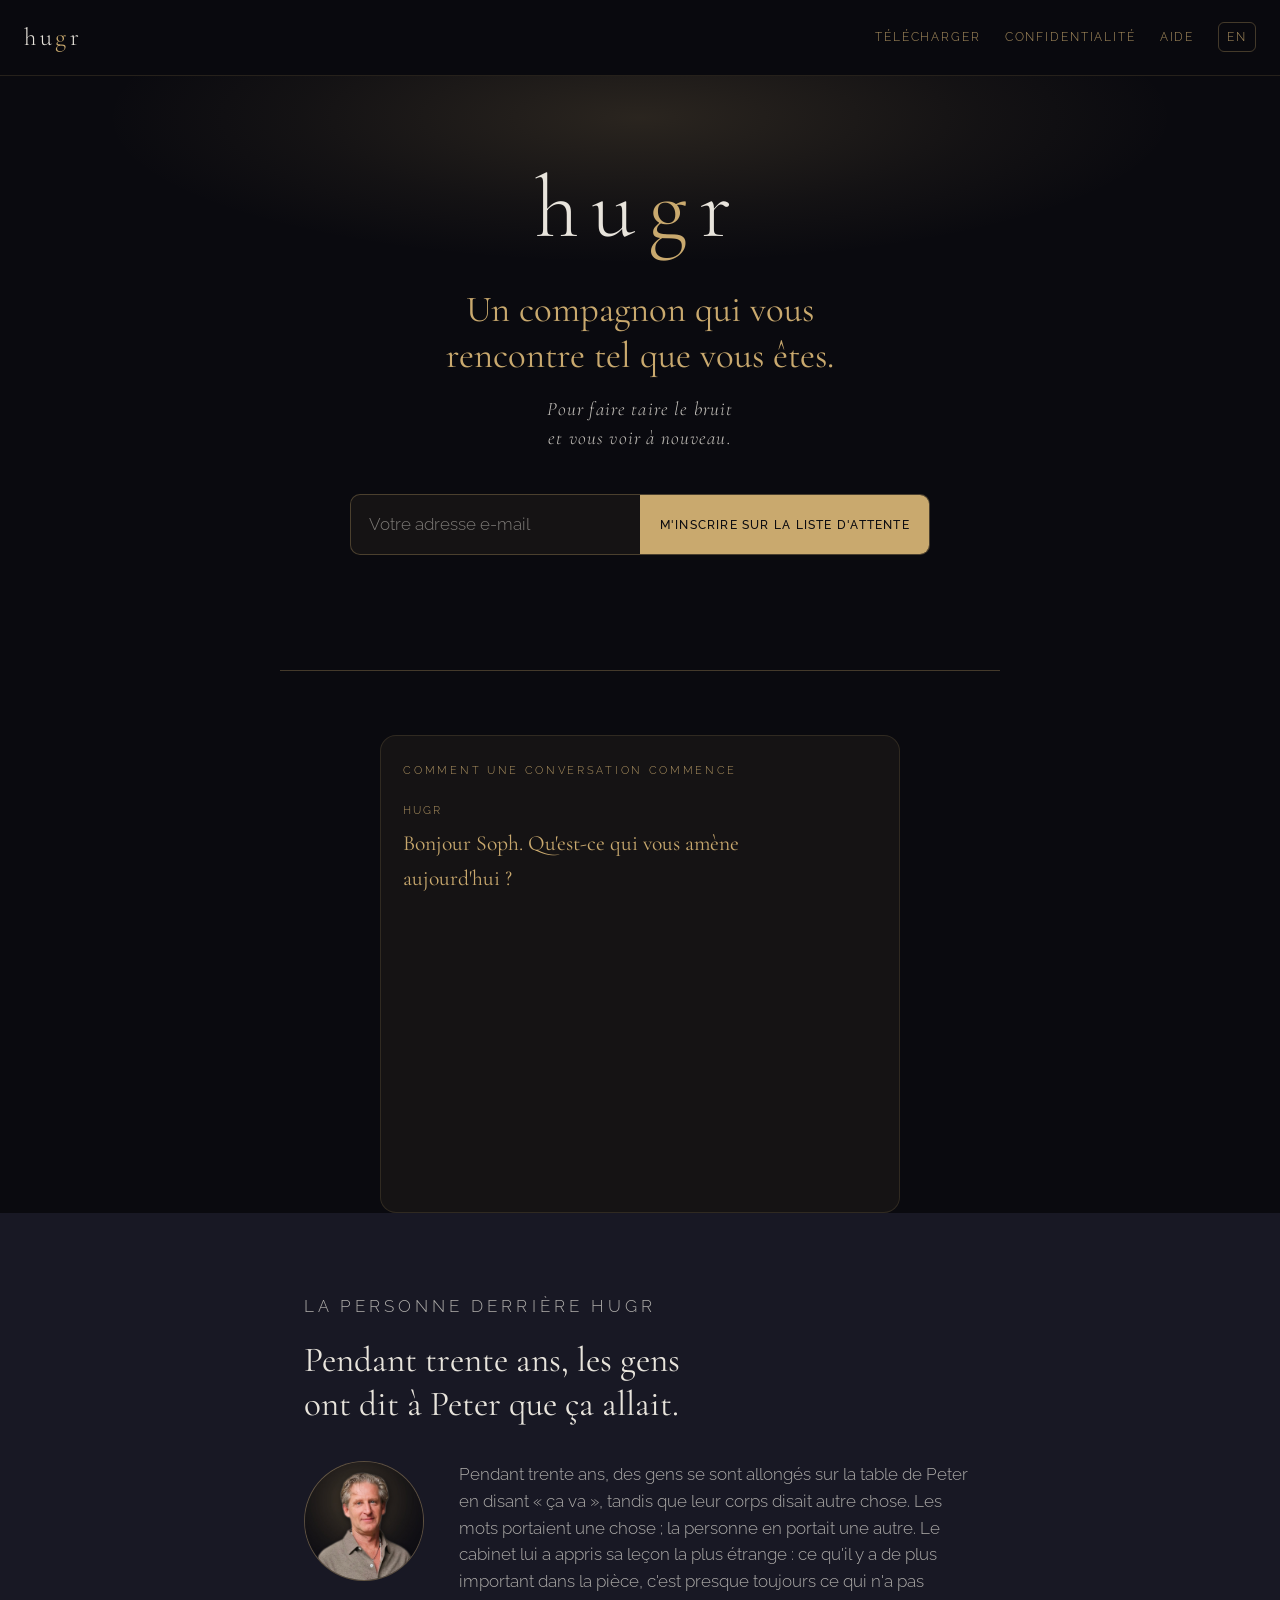
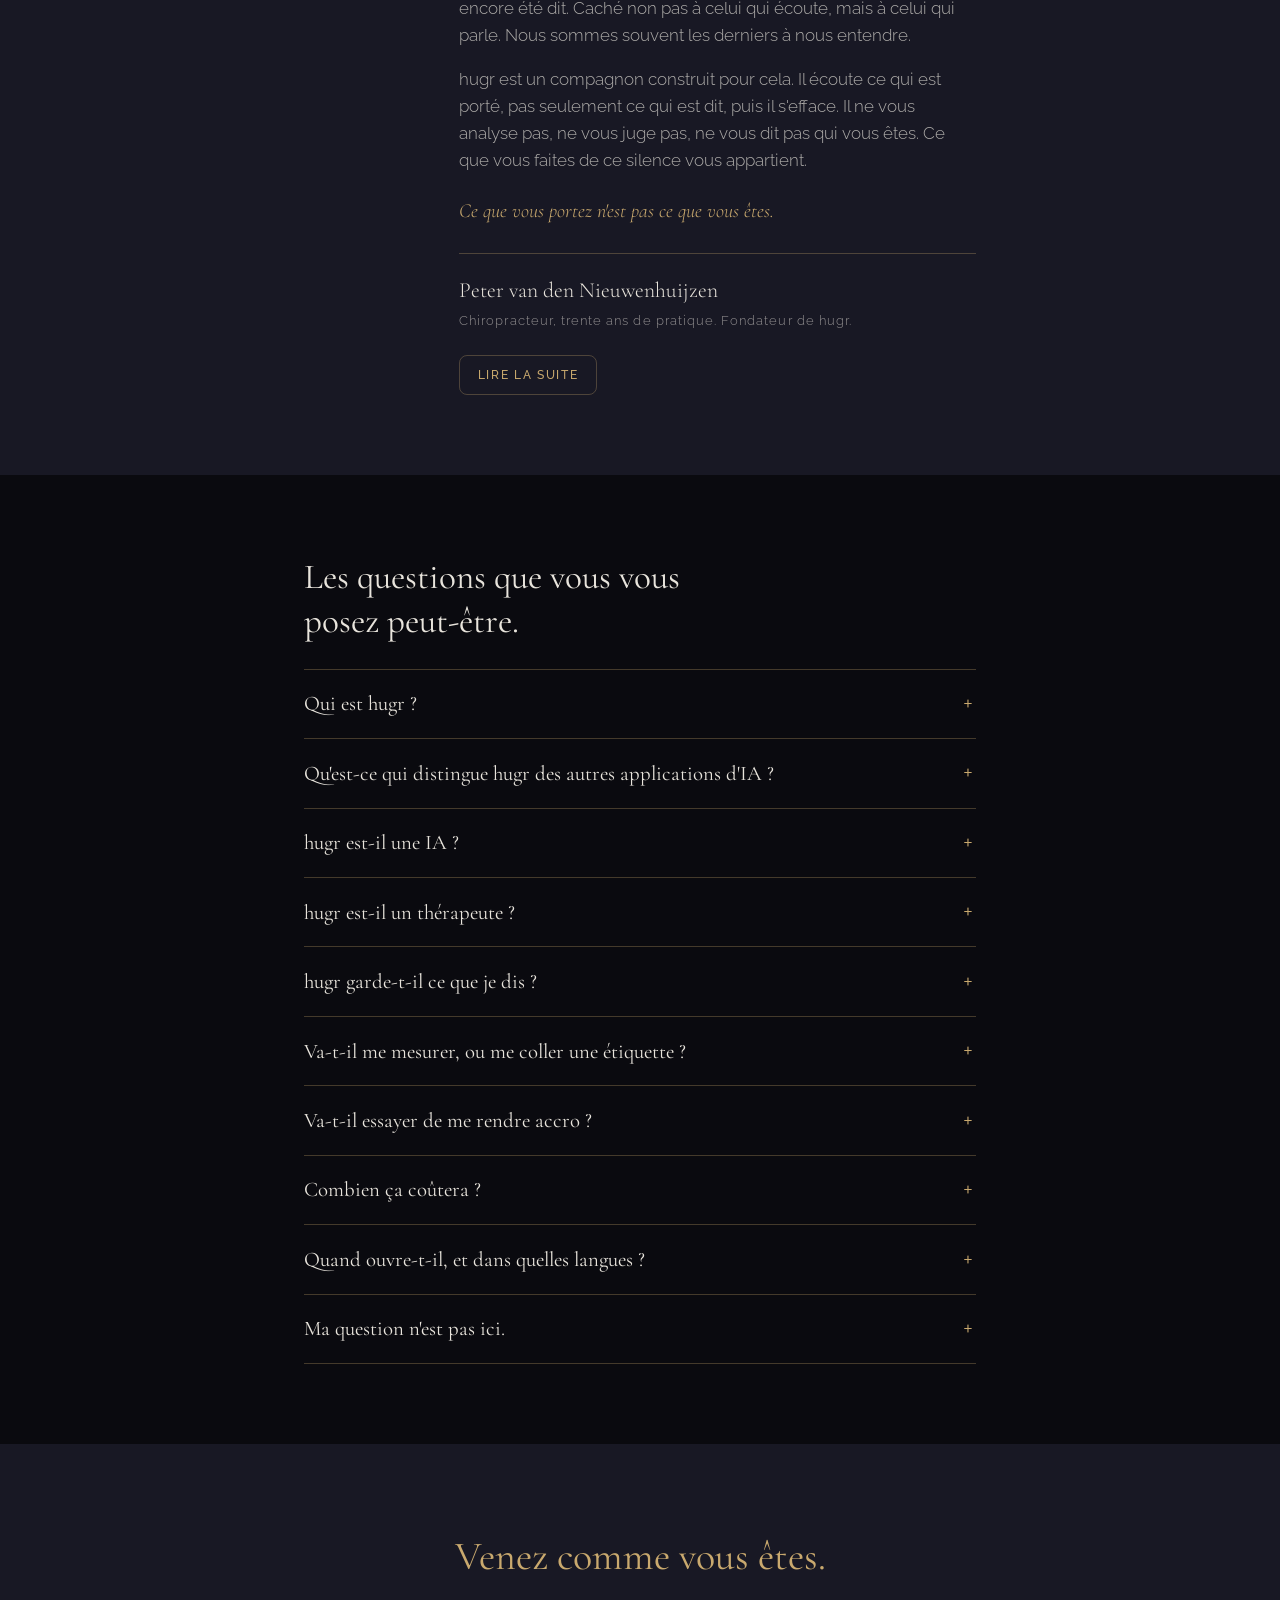
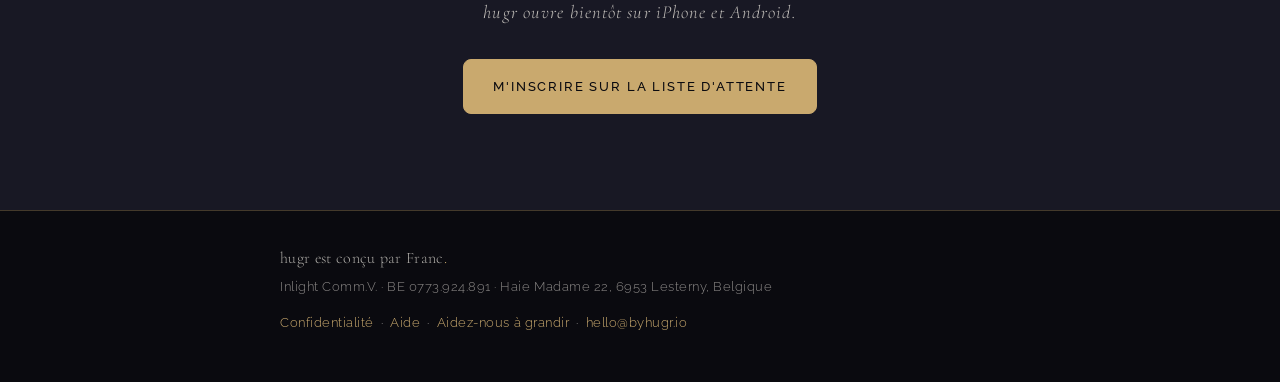
==== commit 9710282b: "Add files via upload" ====
--- a/fr/index.html
+++ b/fr/index.html
@@ -1,36 +1,44 @@
 <!DOCTYPE html>
-<html lang="fr">
+<html lang="fr" data-stage="waitlist">
 <head>
 <meta charset="utf-8">
 <meta name="viewport" content="width=device-width, initial-scale=1">
 <title>hugr. Un compagnon qui vous rencontre tel que vous êtes.</title>
-<meta name="description" content="hugr est un compagnon IA qui vous rencontre tel que vous êtes. Pour vous retrouver, sous tout ce que vous portez. Pour adultes. Bientôt sur iPhone et Android.">
+<meta name="description" content="hugr est un compagnon IA qui vous rencontre tel que vous êtes. Pour faire taire le bruit et vous voir à nouveau. Pour adultes. Bientôt sur iPhone et Android.">
 
 <link rel="canonical" href="https://byhugr.io/fr/">
 <link rel="alternate" hreflang="fr" href="https://byhugr.io/fr/">
 <link rel="alternate" hreflang="en" href="https://byhugr.io/">
 <link rel="alternate" hreflang="x-default" href="https://byhugr.io/">
 <meta name="theme-color" content="#0a0a0f">
+<!-- Marks the page as scripted before anything paints, so the conversation
+     below can sit in the markup and still animate. No script, no class,
+     and the finished conversation simply stays on screen. -->
+<script>document.documentElement.className += ' js';</script>
 
 <!-- Icons: the same files as the English page, at the site root. -->
-<link rel="icon" href="/favicon.ico" sizes="32x32">
-<link rel="icon" href="/favicon.svg" type="image/svg+xml">
-<link rel="apple-touch-icon" href="/apple-touch-icon.png">
+<link rel="icon" href="/favicon.ico" sizes="16x16 32x32 48x48">
+<link rel="icon" type="image/png" sizes="32x32" href="/favicon-32.png">
+<link rel="icon" type="image/png" sizes="16x16" href="/favicon-16.png">
+<link rel="apple-touch-icon" sizes="180x180" href="/apple-touch-icon.png">
+<link rel="manifest" href="/site.webmanifest">
+<meta name="apple-mobile-web-app-title" content="hugr">
 
 <!-- Social preview (og-fr.png is supplied, 1200x630; upload it at the site root). -->
 <meta property="og:type" content="website">
 <meta property="og:site_name" content="hugr">
 <meta property="og:locale" content="fr_BE">
+<meta property="og:locale:alternate" content="en_GB">
 <meta property="og:url" content="https://byhugr.io/fr/">
 <meta property="og:title" content="hugr. Un compagnon qui vous rencontre tel que vous êtes.">
-<meta property="og:description" content="Pour vous retrouver, sous tout ce que vous portez. Un compagnon IA pour adultes. Bientôt sur iPhone et Android.">
+<meta property="og:description" content="Pour faire taire le bruit et vous voir à nouveau. Un compagnon IA pour adultes. Bientôt sur iPhone et Android.">
 <meta property="og:image" content="https://byhugr.io/og-fr.png">
 <meta property="og:image:width" content="1200">
 <meta property="og:image:height" content="630">
 <meta property="og:image:alt" content="hugr. Un compagnon qui vous rencontre tel que vous êtes.">
 <meta name="twitter:card" content="summary_large_image">
 <meta name="twitter:title" content="hugr. Un compagnon qui vous rencontre tel que vous êtes.">
-<meta name="twitter:description" content="Pour vous retrouver, sous tout ce que vous portez. Un compagnon IA pour adultes.">
+<meta name="twitter:description" content="Pour faire taire le bruit et vous voir à nouveau. Un compagnon IA pour adultes.">
 <meta name="twitter:image" content="https://byhugr.io/og-fr.png">
 
 <!--
@@ -57,6 +65,7 @@
 
   :root {
     --ground: #0a0a0f;
+    --ground2: #181824;
     --gold: #c9a96e;
     --warm: #e8e4dc;
     --g06: rgba(201,169,110,.06);
@@ -68,7 +77,7 @@
     --faint: rgba(232,228,220,.72);
     --w82: rgba(232,228,220,.82);
     --w72: rgba(232,228,220,.72);
-    --w50: rgba(232,228,220,.50);
+    --w50: rgba(232,228,220,.58);
     --paper: #f1eee8;
     --paper2: #f8f6f2;
     --ink: #0a0a0f;
@@ -85,6 +94,10 @@
   a { color: inherit; }
   ::selection { background: var(--g30); }
 
+  /* one focus treatment for the whole site, keyboard only */
+  :focus-visible { outline: 2px solid var(--gold); outline-offset: 2px; }
+  .doc .panel :focus-visible { outline-color: var(--goldink); }
+
   /* ---------- nav ---------- */
   nav { position: sticky; top: 0; z-index: 5; display: flex; align-items: center; justify-content: space-between; gap: 1rem; padding: 1.1rem 1.5rem; border-bottom: 1px solid var(--g15); background: rgba(10,10,15,.85); backdrop-filter: blur(10px); }
   .mark { font-family: var(--serif); font-weight: 300; font-size: 1.55rem; letter-spacing: .15em; color: var(--warm); text-decoration: none; }
@@ -100,18 +113,24 @@
   .wrap { max-width: 720px; margin: 0 auto; padding: 0 1.5rem; }
 
   /* ---------- hero ---------- */
-  .hero { text-align: center; padding: 5.5rem 1.5rem 4.5rem; }
+  /* the light from an open door, just above the wordmark */
+  .hero { text-align: center; padding: 5.5rem 1.5rem 4.5rem;
+          background: radial-gradient(ellipse 58% 34% at 50% 7%,
+                      rgba(201,169,110,.17), rgba(201,169,110,.05) 46%, transparent 72%); }
   .hero .bigmark { font-family: var(--serif); font-weight: 300; font-size: clamp(3.4rem, 9vw, 5.5rem); letter-spacing: .15em; line-height: 1; color: var(--warm); margin: 0; }
   .hero .bigmark .g { color: var(--gold); }
   .hero .eyebrow { margin-bottom: .2rem; }
   .hero h1 { font-family: var(--serif); font-weight: 400; font-size: clamp(1.6rem, 3.6vw, 2.3rem); line-height: 1.25; color: var(--gold); margin: 2.2rem auto 0; max-width: 20ch; }
   .hero .tag { font-family: var(--serif); font-style: italic; font-weight: 300; font-size: 1.2rem; letter-spacing: .06em; color: var(--warm); margin: 1rem auto 0; opacity: .85; max-width: 34ch; line-height: 1.5; }
   .hero .meta { margin-top: 1.6rem; font-size: .82rem; letter-spacing: .06em; color: var(--faint); }
-  .hair { height: 1px; background: var(--g15); border: 0; margin: 0 auto; max-width: 720px; }
+  .hair { height: 1px; background: var(--g30); border: 0; margin: 0 auto; max-width: 720px; }
 
   /* ---------- join: one field, then one confirmation ---------- */
   .btn { display: inline-block; font-family: var(--sans); font-weight: 500; font-size: .82rem; letter-spacing: .14em; text-transform: uppercase; text-decoration: none; color: var(--ground); background: var(--gold); border: 1px solid var(--gold); border-radius: 8px; padding: 1rem 1.8rem; cursor: pointer; transition: background .2s, color .2s, opacity .2s; white-space: nowrap; }
   .btn:hover { background: transparent; color: var(--gold); }
+  /* a long label (the French CTA at 360 px) wraps inside the pill instead of
+     pushing the page sideways */
+  .btn { max-width: 100%; white-space: normal; text-wrap: balance; }
   .btn:disabled { opacity: .5; cursor: wait; }
   .btn.ghost { background: transparent; color: var(--gold); }
   .btn.ghost:hover { background: var(--g08); }
@@ -121,7 +140,7 @@
   .joinrow { display: flex; align-items: stretch; background: var(--g06); border: 1px solid var(--g30); border-radius: 10px; overflow: hidden; transition: border-color .2s; }
   .joinrow:focus-within { border-color: var(--gold); }
   .joinrow input { flex: 1 1 auto; min-width: 0; font: inherit; font-size: 1.05rem; color: var(--warm); background: transparent; border: 0; outline: none; padding: 1rem 1.1rem; }
-  .joinrow input::placeholder { color: rgba(232,228,220,.4); }
+  .joinrow input::placeholder { color: rgba(232,228,220,.5); }
   .joinrow .go { border: 0; border-radius: 0; padding: 0 1.5rem; margin: 0; }
   .joinrow .go:hover { background: #d9bc85; color: var(--ground); }
   .go .short { display: none; }
@@ -143,7 +162,7 @@
   .done h2 { font-family: var(--serif); font-weight: 400; font-size: clamp(1.9rem, 4vw, 2.5rem); color: var(--gold); margin: 0 0 .8rem; }
   .done > p { color: var(--warm); margin: 0 auto 1rem; max-width: 40ch; }
   .done .preview { font-size: .85rem; color: #e8b98a; border: 1px dashed rgba(232,184,138,.5); border-radius: 8px; padding: .7rem 1rem; margin: 1.2rem auto 0; max-width: 34ch; }
-  .more { margin-top: 2.2rem; border-top: 1px solid var(--g15); padding-top: 1.8rem; text-align: left; }
+  .more { margin-top: 2.2rem; border-top: 1px solid var(--g30); padding-top: 1.8rem; text-align: left; }
   .more-lead { font-size: .92rem; color: var(--faint); text-align: center; margin: 0 0 1.2rem; }
   .field { margin-top: 1rem; }
   .field label, .field legend { display: block; font-size: .7rem; letter-spacing: .16em; text-transform: uppercase; color: var(--label); margin-bottom: .45rem; padding: 0; }
@@ -158,9 +177,14 @@
   .more-done { text-align: center; color: var(--gold); font-family: var(--serif); font-size: 1.2rem; margin: 1.2rem 0 0; }
 
   /* ---------- animated conversation ---------- */
-  .convo { max-width: 520px; margin: 4rem auto 0; padding: 0 1.5rem; min-height: 300px; }
-  .msg { margin-top: 1.7rem; opacity: 0; transform: translateY(6px); transition: opacity .5s ease, transform .5s ease; }
-  .msg.show { opacity: 1; transform: none; }
+  .convo { max-width: 520px; width: calc(100% - 3rem); margin: 4rem auto 0; padding: 1.6rem 1.4rem;
+           background: var(--g06); border: 1px solid var(--g15); border-radius: 16px; }
+  .convo .convo-eyebrow { margin: 0 0 1.4rem; }
+  /* visible by default: with no script the conversation is simply there.
+     :root.js is set by the head script, so only a scripted page hides it. */
+  .msg { margin-top: 1.7rem; transition: opacity .5s ease, transform .5s ease; }
+  :root.js .msg { opacity: 0; transform: translateY(6px); }
+  :root.js .msg.show { opacity: 1; transform: none; }
   .msg:first-child { margin-top: 0; }
   .msg .who { font-size: .68rem; letter-spacing: .16em; text-transform: uppercase; color: var(--label); margin-bottom: .4rem; }
   .msg.you .who { text-align: right; }
@@ -178,7 +202,9 @@
   /* ---------- content blocks ---------- */
   section.block { padding: 5rem 1.5rem; }
   .eyebrow { font-size: .7rem; letter-spacing: .24em; text-transform: uppercase; color: var(--label); margin: 0 0 1rem; }
-  section.block h2 { font-family: var(--serif); font-weight: 400; font-size: clamp(1.7rem, 3.4vw, 2.2rem); line-height: 1.25; color: var(--gold); margin: 0 0 1.4rem; max-width: 24ch; }
+  /* gold is kept for hugr's own voice and for anything you can press;
+     the hero and the closing call keep theirs as the two brand moments */
+  section.block h2 { font-family: var(--serif); font-weight: 400; font-size: clamp(1.7rem, 3.4vw, 2.2rem); line-height: 1.25; color: var(--warm); margin: 0 0 1.4rem; max-width: 24ch; }
   section.block p { margin: 0 0 1.1rem; color: var(--w72); max-width: 58ch; font-size: 1.05rem; }
   section.block p strong { color: var(--warm); font-weight: 400; }
 
@@ -188,14 +214,21 @@
   .story .photo img { width: 100%; height: 100%; object-fit: cover; display: block; }
   .story p { margin: 0 0 1.1rem; }
   .story .quiet { font-family: var(--serif); font-style: italic; font-size: 1.25rem; line-height: 1.55; color: var(--gold); margin: 1.4rem 0 1.4rem; }
-  .story .sig { margin-top: 1.6rem; padding-top: 1.2rem; border-top: 1px solid var(--g15); }
+  .story .sig { margin-top: 1.6rem; padding-top: 1.2rem; border-top: 1px solid var(--g30); }
+  .story-more { display: inline-block; margin-top: 1.5rem; font-family: var(--sans); font-weight: 500;
+                font-size: .74rem; letter-spacing: .14em; text-transform: uppercase; color: var(--gold);
+                background: transparent; border: 1px solid var(--g30); border-radius: 8px;
+                padding: .75rem 1.1rem; cursor: pointer; }
+  .story-more:hover { border-color: var(--gold); background: var(--g08); }
+  .story-fade { animation: storyfade .25s ease; }
+  @keyframes storyfade { from { opacity: 0; } to { opacity: 1; } }
   .story .sig .name { font-family: var(--serif); font-size: 1.35rem; color: var(--warm); margin: 0 0 .15rem; }
-  .story .sig .role { font-size: .82rem; letter-spacing: .08em; color: var(--label); margin: 0; }
+  .story .sig .role { font-size: .82rem; letter-spacing: .08em; color: var(--w50); margin: 0; }
   @media (max-width: 560px) { .story { grid-template-columns: 1fr; gap: 1.4rem; justify-items: center; } .story .photo { position: static; } .story p { text-align: left; } .story .sig { width: 100%; } }
 
   /* ---------- FAQ ---------- */
-  .faq { margin-top: 1.6rem; border-top: 1px solid var(--g15); }
-  .faq details { border-bottom: 1px solid var(--g15); }
+  .faq { margin-top: 1.6rem; border-top: 1px solid var(--g30); }
+  .faq details { border-bottom: 1px solid var(--g30); }
   .faq summary { list-style: none; cursor: pointer; padding: 1.1rem 2.2rem 1.1rem 0; font-family: var(--serif); font-weight: 400; font-size: 1.3rem; color: var(--warm); position: relative; }
   .faq summary:hover, .faq details[open] summary { color: var(--gold); }
   .faq summary::-webkit-details-marker { display: none; }
@@ -204,13 +237,16 @@
   .faq .a { padding: 0 0 1.3rem; }
   .faq .a p { margin: 0 0 .8rem; font-size: 1.02rem; color: var(--w72); max-width: 58ch; }
   .faq .a a { color: var(--gold); }
-
-  .cta { text-align: center; padding: 5rem 1.5rem 6rem; }
+  .faq details[open] { background: var(--g06); }
+  .faq details[open] summary, .faq details[open] .a { padding-left: .8rem; padding-right: .8rem; }
+
+  .cta { text-align: center; padding: 5rem 1.5rem 6rem; background: var(--ground2); }
+  section.block.story-block { background: var(--ground2); }
   .cta h2 { font-family: var(--serif); font-weight: 400; font-size: clamp(1.8rem, 4vw, 2.5rem); color: var(--gold); margin: 0 0 .6rem; }
   .cta .tag { font-family: var(--serif); font-style: italic; color: var(--warm); opacity: .8; font-size: 1.15rem; letter-spacing: .06em; margin: 0 0 2rem; }
 
   /* ---------- footer ---------- */
-  footer { border-top: 1px solid var(--g15); padding: 2.2rem 1.5rem 3rem; font-size: .8rem; letter-spacing: .04em; color: var(--faint); }
+  footer { border-top: 1px solid var(--g30); padding: 2.2rem 1.5rem 3rem; font-size: .8rem; letter-spacing: .04em; color: var(--faint); }
   footer .row { max-width: 720px; margin: 0 auto; display: flex; flex-wrap: wrap; justify-content: space-between; gap: 1rem 2rem; }
   footer a { text-decoration: none; color: var(--gold); }
   footer .franc { font-family: var(--serif); font-size: 1rem; letter-spacing: .02em; margin-bottom: .3rem; }
@@ -239,6 +275,14 @@
   .doc td:first-child { color: var(--ink); }
   .tablewrap { overflow-x: auto; }
   .flag { color: var(--goldink); font-size: .85em; font-style: italic; }
+  /* ---------- stage: waitlist now, live when the app opens ----------
+     Flip data-stage on <html> to "live" at launch; the app-era text returns
+     unchanged and the waitlist-only paragraph steps out of the way. */
+  :root[data-stage="waitlist"] .app-era { display: none; }
+  :root[data-stage="live"] .waitlist-era { display: none; }
+  /* the section numbers are generated, so a hidden section leaves no gap */
+  #page-privacy .panel { counter-reset: sec; }
+  #page-privacy .panel h2.sec::before { counter-increment: sec; content: counter(sec) ". "; }
   .flag::before { content: "["; } .flag::after { content: "]"; }
   .urgent { border: 1px solid var(--goldink); border-radius: 10px; background: var(--paper2); padding: 1.3rem 1.5rem; margin: 0 0 2rem; }
   .urgent h2 { margin-top: 0; }
@@ -272,7 +316,8 @@
     html { scroll-behavior: auto; }
     .dots i { animation: none; opacity: .75; }
     .caret { animation: none; }
-    .msg { opacity: 1; transform: none; transition: none; }
+    .msg, :root.js .msg { opacity: 1; transform: none; transition: none; }
+    .story-fade { animation: none; }
   }
 
   nav .navlinks a.lang { border: 1px solid var(--g30); border-radius: 6px; padding: .25rem .5rem; }
@@ -284,6 +329,11 @@
   @media (min-width: 481px) { .joinrow .go { padding: 0 1.2rem; } }
   .hero h1 { max-width: 26ch; }
   nav .navlinks a { white-space: nowrap; }
+  /* the hit area reaches the 24 px floor without moving anything.
+     The pill keeps its own padding, so it gets the room invisibly instead. */
+  nav .navlinks a:not(.lang) { padding-block: .65rem; margin-block: -.65rem; }
+  nav .navlinks a.lang { position: relative; }
+  nav .navlinks a.lang::after { content: ""; position: absolute; inset: -.45rem -.35rem; }
   @media (max-width: 520px) { nav .navlinks a[data-route="/privacy"] { display: none; } nav .navlinks { gap: .8rem; } }
 
 </style>
@@ -296,7 +346,7 @@
     <a href="#/waitlist" data-route="/waitlist">Télécharger</a>
     <a href="#/privacy" data-route="/privacy">Confidentialité</a>
     <a href="#/support" data-route="/support">Aide</a>
-    <a href="/" class="lang" lang="en" hreflang="en" title="English">EN</a>
+    <a href="/" class="lang" lang="en" hreflang="en" title="English" data-base="/">EN</a>
   </div>
 </nav>
 
@@ -305,7 +355,7 @@
   <div class="hero">
     <p class="bigmark">hu<span class="g">g</span>r</p>
     <h1>Un compagnon qui vous rencontre tel que vous êtes.</h1>
-    <p class="tag">Pour vous retrouver,<br>sous tout ce que vous portez.</p>
+    <p class="tag">Pour faire taire le bruit<br>et vous voir à nouveau.</p>
 
     <div class="join-box">
       <form class="join join-form" novalidate>
@@ -351,102 +401,119 @@
   <hr class="hair">
 
   <!-- aperçu animé -->
-  <div class="convo" id="convo" role="img" aria-label="Un court exemple de conversation avec hugr. hugr : Bonjour Soph. Qu'est-ce qui vous amène aujourd'hui ? Vous : Je ne sais pas trop. Il s'est passé quelque chose ce matin, et je n'arrive pas encore à mettre des mots dessus. hugr : Pas besoin de trouver les mots tout de suite. Racontez-moi ce que ça vous a fait, et on partira de là. On a le temps.">
-    <div class="msg hugr" id="m0">
-      <div class="who">hugr</div>
-      <div class="bubble">Bonjour Soph. Qu'est-ce qui vous amène aujourd'hui ?</div>
-    </div>
-    <div class="msg you" id="m1">
-      <div class="who">vous</div>
-      <div class="bubble"><span id="m1t"></span></div>
-    </div>
-    <div class="msg hugr" id="m2">
-      <div class="who">hugr</div>
-      <div class="bubble" id="m2b"></div>
+  <div class="convo" id="convo">
+    <p class="eyebrow convo-eyebrow">Comment une conversation commence</p>
+    <div class="convo-thread" role="img" aria-label="Un court exemple de conversation avec hugr. hugr : Bonjour Soph. Qu'est-ce qui vous amène aujourd'hui ? Vous : Je ne sais pas trop. Il s'est passé quelque chose ce matin, et je n'arrive pas encore à mettre des mots dessus. hugr : Pas besoin de trouver les mots tout de suite. Racontez-moi ce que ça vous a fait, et on partira de là. On a le temps.">
+      <div class="msg hugr" id="m0">
+        <div class="who">hugr</div>
+        <div class="bubble">Bonjour Soph. Qu'est-ce qui vous amène aujourd'hui ?</div>
+      </div>
+      <div class="msg you" id="m1">
+        <div class="who">vous</div>
+        <div class="bubble"><span id="m1t">Je ne sais pas trop. Il s'est passé quelque chose ce matin, et je n'arrive pas encore à mettre des mots dessus.</span></div>
+      </div>
+      <div class="msg hugr" id="m2">
+        <div class="who">hugr</div>
+        <div class="bubble" id="m2b">Pas besoin de trouver les mots tout de suite. Racontez-moi ce que ça vous a fait, et on partira de là. On a le temps.</div>
+      </div>
     </div>
   </div>
 
   <!-- l'histoire -->
-  <section class="block">
+  <section class="block story-block">
     <div class="wrap">
       <p class="eyebrow">La personne derrière hugr</p>
       <h2>Pendant trente ans, les gens ont dit à Peter que ça allait.</h2>
       <div class="story">
         <div class="photo"><img src="[data-uri]" alt="Peter van den Nieuwenhuijzen"></div>
         <div>
-          <p>Pendant trente ans, des gens se sont allongés sur la table de Peter en disant « ça va », tandis que leur corps disait autre chose. Les mots portaient une chose ; la personne en portait une autre. Le cabinet lui a appris sa leçon la plus étrange : ce qu'il y a de plus important dans la pièce, c'est presque toujours ce qui n'a pas encore été dit. Caché non pas à celui qui écoute, mais à celui qui parle. Nous sommes souvent les derniers à nous entendre.</p>
-          <p>Tout le monde connaît la question. Pourquoi est-ce que ça m'arrive encore ? La même situation, avec d'autres personnes. Le même sentiment qui revient au rendez-vous. Les conseils n'y changent rien, parce qu'un schéma, ce sont les lunettes à travers lesquelles on regarde. Ce qui aide, ce n'est pas qu'on nous explique. C'est d'être rencontré.</p>
-          <p>hugr est un compagnon construit pour cette rencontre. Il ne vous analyse pas, ne vous juge pas, ne vous dit pas qui vous êtes. Il écoute comme l'oreille clinique a appris à écouter : ce qui est porté, pas seulement ce qui est dit. Puis il s'efface. Ce que vous faites de ce silence vous appartient.</p>
-          <p>Il est honnête sur ce qu'il est. hugr vous dit clairement qu'il est une IA. Quand on promet de ne rien montrer qui ne soit vrai, on ne fait pas d'exception pour soi-même. Il ne fait pas commerce de votre attention, et il n'a pas besoin que vous restiez. Rencontré, pas surveillé, ce n'est pas un slogan. C'est ainsi qu'il est construit.</p>
-          <p class="quiet">Ce que vous portez n'est pas ce que vous êtes.</p>
-          <p>C'est de là que tout est parti, et c'est la raison d'être de hugr : refermer l'écart entre ce qui est porté et ce qui peut être dit, pour qu'une personne soit rencontrée telle qu'elle est. Et peut-être qu'à force d'être rencontrée ainsi, elle apprenne à se regarder de la même façon.</p>
-          <div class="sig">
-            <p class="name">Peter van den Nieuwenhuijzen</p>
-            <p class="role">Chiropracteur, trente ans de pratique. Fondateur de hugr.</p>
-          </div>
+          <div class="story-text" data-story="short">
+            <p>Pendant trente ans, des gens se sont allongés sur la table de Peter en disant « ça va », tandis que leur corps disait autre chose. Les mots portaient une chose ; la personne en portait une autre. Le cabinet lui a appris sa leçon la plus étrange : ce qu'il y a de plus important dans la pièce, c'est presque toujours ce qui n'a pas encore été dit. Caché non pas à celui qui écoute, mais à celui qui parle. Nous sommes souvent les derniers à nous entendre.</p>
+            <p>hugr est un compagnon construit pour cela. Il écoute ce qui est porté, pas seulement ce qui est dit, puis il s'efface. Il ne vous analyse pas, ne vous juge pas, ne vous dit pas qui vous êtes. Ce que vous faites de ce silence vous appartient.</p>
+            <p class="quiet">Ce que vous portez n'est pas ce que vous êtes.</p>
+            <div class="sig">
+              <p class="name">Peter van den Nieuwenhuijzen</p>
+              <p class="role">Chiropracteur, trente ans de pratique. Fondateur de hugr.</p>
+            </div>
+          </div>
+          <div class="story-text" data-story="full" hidden>
+            <p>Pendant trente ans, des gens se sont allongés sur la table de Peter en disant « ça va », tandis que leur corps disait autre chose. Les mots portaient une chose ; la personne en portait une autre. Le cabinet lui a appris sa leçon la plus étrange : ce qu'il y a de plus important dans la pièce, c'est presque toujours ce qui n'a pas encore été dit. Caché non pas à celui qui écoute, mais à celui qui parle. Nous sommes souvent les derniers à nous entendre.</p>
+            <p>Tout le monde connaît la question. Pourquoi est-ce que ça m'arrive encore ? La même situation, avec d'autres personnes. Le même sentiment qui revient au rendez-vous. Les conseils n'y changent rien, parce qu'un schéma, ce sont les lunettes à travers lesquelles on regarde. Ce qui aide, ce n'est pas qu'on nous explique. C'est d'être rencontré.</p>
+            <p>hugr est un compagnon construit pour cette rencontre. Il ne vous analyse pas, ne vous juge pas, ne vous dit pas qui vous êtes. Il écoute comme l'oreille clinique a appris à écouter : ce qui est porté, pas seulement ce qui est dit. Puis il s'efface. Ce que vous faites de ce silence vous appartient.</p>
+            <p>Il est honnête sur ce qu'il est. hugr vous dit clairement qu'il est une IA. Quand on promet de ne rien montrer qui ne soit vrai, on ne fait pas d'exception pour soi-même. Il ne fait pas commerce de votre attention, et il n'a pas besoin que vous restiez. Rencontré, pas surveillé, ce n'est pas un slogan. C'est ainsi qu'il est construit.</p>
+            <p class="quiet">Ce que vous portez n'est pas ce que vous êtes.</p>
+            <p>C'est de là que tout est parti, et c'est la raison d'être de hugr : refermer l'écart entre ce qui est porté et ce qui peut être dit, pour qu'une personne soit rencontrée telle qu'elle est. Et peut-être qu'à force d'être rencontrée ainsi, elle apprenne à se regarder de la même façon.</p>
+            <div class="sig">
+              <p class="name">Peter van den Nieuwenhuijzen</p>
+              <p class="role">Chiropracteur, trente ans de pratique. Fondateur de hugr.</p>
+            </div>
+          </div>
+          <button type="button" class="story-more" aria-expanded="false">Lire la suite</button>
         </div>
       </div>
     </div>
   </section>
 
-  <hr class="hair">
-
   <!-- questions -->
   <section class="block">
     <div class="wrap">
-      <h2>Quelques questions que vous vous posez peut-être.</h2>
+      <h2>Les questions que vous vous posez peut-être.</h2>
       <div class="faq">
-        <details>
+        <details name="faq">
           <summary>Qui est hugr ?</summary>
           <div class="a">
-            <p>Un compagnon qui vous rencontre tel que vous êtes. Vous parlez, avec vos mots, à votre rythme. hugr écoute et répond à vos côtés, pas d'en haut. Il remarque ce que vous dites et la façon dont vous le dites, et vous le rend, pour que vous puissiez le regarder vous-même.</p>
-            <p>Rien ne vous est remis comme un verdict. hugr propose. Ce qui est à vous reste à vous.</p>
+            <p>Un compagnon qui vous rencontre tel que vous êtes. Vous parlez, avec vos mots, à votre rythme. hugr écoute à vos côtés, pas d'en haut, et vous rend ce qu'il entend, pour que vous puissiez le regarder vous-même. Rien ne vous arrive comme un verdict. hugr propose ; ce qui est à vous reste à vous.</p>
           </div>
         </details>
-        <details>
+        <details name="faq">
           <summary>Qu'est-ce qui distingue hugr des autres applications d'IA ?</summary>
           <div class="a">
-            <p>La plupart des applications d'IA sont faites pour répondre, conseiller, et vous faire revenir. hugr est fait pour écouter, puis s'effacer. Il a été conçu par un praticien, à partir de trente ans passés à entendre ce que les gens portent sous ce qu'ils disent, et il fonctionne comme cette oreille : il n'ajoute ni conseil ni analyse par-dessus vous, il retire le bruit pour que vous puissiez vous entendre.</p>
-            <p>Il ne garde ni transcription ni score. Il n'a pas besoin que vous restiez, et quand vous refermez la porte, il se tait. Et il vous dira toujours, clairement, qu'il est une IA.</p>
+            <p>hugr est fait pour écouter, puis s'effacer : pas pour répondre, conseiller, ni vous faire revenir. Il est né de trente ans de cabinet, à entendre ce que les gens portent sous ce qu'ils disent, et il fonctionne comme cette oreille : il n'ajoute rien par-dessus vous. Il fait taire le bruit, pour que vous puissiez vous entendre.</p>
           </div>
         </details>
-        <details>
+        <details name="faq">
           <summary>hugr est-il une IA ?</summary>
           <div class="a">
-            <p>Oui, et il vous le dit clairement, dès la première rencontre et chaque fois que vous le demandez. hugr n'est pas un humain et ne fera jamais semblant de l'être. Il a une voix et une manière d'écouter qui lui sont propres, et il est honnête sur leur origine.</p>
+            <p>Oui. Il vous le dit dès la première rencontre, et chaque fois que vous le demandez. hugr n'est pas une personne et ne fera jamais semblant de l'être.</p>
           </div>
         </details>
-        <details>
+        <details name="faq">
           <summary>hugr est-il un thérapeute ?</summary>
           <div class="a">
-            <p>Non. hugr est un compagnon, pas un thérapeute, pas un médecin, pas un service d'urgence. Il ne posera pas de diagnostic, ne vous soignera pas, et il ne peut pas appeler à l'aide. Si vous êtes en danger maintenant, appelez le 112. Notre <a href="#/support">page d'aide</a> liste des lignes d'écoute.</p>
+            <p>Non. hugr est un compagnon : ni thérapeute, ni médecin, ni service d'urgence. Il ne posera pas de diagnostic et ne vous soignera pas, et il ne peut pas appeler à l'aide. Si vous êtes en danger maintenant, appelez le 112. Notre <a href="#/support">page d'aide</a> liste des lignes d'écoute.</p>
           </div>
         </details>
-        <details>
+        <details name="faq">
           <summary>hugr garde-t-il ce que je dis ?</summary>
           <div class="a">
-            <p>Pas sous forme de transcription. Entre deux sessions, hugr garde un court portrait, avec ses propres mots, de ce qui a compté pour vous. Vous pouvez le lire, le modifier, ou le laisser partir. La <a href="#/privacy">politique de confidentialité</a> donne le détail.</p>
+            <p>Pas sous forme de transcription. Entre deux sessions, hugr garde un court portrait de vous, avec ses propres mots : quelques lignes sur ce qui a compté pour vous. Vous pouvez le lire, le modifier, ou le laisser partir. La <a href="#/privacy">politique de confidentialité</a> donne le détail.</p>
           </div>
         </details>
-        <details>
+        <details name="faq">
           <summary>Va-t-il me mesurer, ou me coller une étiquette ?</summary>
           <div class="a">
-            <p>Non. Pas de courbes d'humeur, pas d'anneaux de progression, pas de scores, pas de résumés de qui vous êtes. Pas d'étiquettes, pas de types, pas de catégories. hugr ne décide pas ce que vous êtes.</p>
+            <p>Jamais. Pas de courbes d'humeur, pas d'anneaux de progression, pas de scores. Pas d'étiquettes, pas de types, pas de catégories. Le portrait que hugr garde parle de ce qui a compté pour vous, jamais de ce que vous êtes.</p>
           </div>
         </details>
-        <details>
+        <details name="faq">
           <summary>Va-t-il essayer de me rendre accro ?</summary>
           <div class="a">
-            <p>Non. Pas de badges, pas de niveaux, pas de séries à tenir, pas de rappels qui font semblant de vous regretter. hugr n'est pas fait pour qu'on ait besoin de lui. Il est là quand vous ouvrez la porte, et silencieux quand vous ne l'ouvrez pas.</p>
+            <p>Il n'est pas fait pour qu'on ait besoin de lui. Pas de badges, pas de niveaux, pas de séries à tenir, pas de rappels qui font semblant de vous regretter. hugr est là quand vous ouvrez la porte, et silencieux quand vous ne l'ouvrez pas.</p>
           </div>
         </details>
-        <details>
+        <details name="faq">
+          <summary>Combien ça coûtera ?</summary>
+          <div class="a">
+            <p>Ce n'est pas encore fixé. La liste d'attente est gratuite et ne vous engage à rien ; quand hugr ouvrira, vous verrez le prix avant de décider.</p>
+          </div>
+        </details>
+        <details name="faq">
           <summary>Quand ouvre-t-il, et dans quelles langues ?</summary>
           <div class="a">
-            <p>Bientôt sur iPhone et Android, pour les adultes de 18 ans et plus. L'anglais ouvre en premier ; le français et le néerlandais suivent. <a href="#/waitlist">Inscrivez-vous sur la liste d'attente</a> et nous vous écrirons quand ce sera prêt, dans votre langue.</p>
+            <p>Bientôt, sur iPhone et Android, pour les adultes de 18 ans et plus. L'anglais d'abord ; le français et le néerlandais suivent. <a href="#/waitlist">Inscrivez-vous sur la liste d'attente</a> et nous vous écrirons quand ce sera prêt, dans votre langue.</p>
           </div>
         </details>
-        <details>
+        <details name="faq">
           <summary>Ma question n'est pas ici.</summary>
           <div class="a">
             <p>Écrivez-nous à <a href="mailto:hello@byhugr.io">hello@byhugr.io</a>. Une personne lit chaque message.</p>
@@ -455,8 +522,6 @@
       </div>
     </div>
   </section>
-
-  <hr class="hair">
 
   <div class="cta">
     <h2>Venez comme vous êtes.</h2>
@@ -530,6 +595,7 @@
     </div>
     <div class="cardtools">
       <p>Imprimez-la (en A6, ou en A4 puis découpée) et remettez-la aux personnes que vous recevez.</p>
+      <p>Pour une carte en anglais, imprimez-la depuis <a href="/#/card">byhugr.io</a>.</p>
       <button class="btn" type="button" onclick="window.print()">Imprimer la carte</button>
     </div>
   </div>
@@ -542,65 +608,95 @@
       <p class="eyebrow">Politique de confidentialité</p>
       <h1>Ce qu'il advient de vos mots.</h1>
       <p class="lede">Vous direz à hugr des choses que vous ne diriez peut-être à personne d'autre. Cette page explique, en mots simples, ce que nous gardons, ce que nous ne gardons pas, et ce que vous pouvez décider vous-même.</p>
-      <p class="meta">Dernière mise à jour <span class="flag">date à la publication</span> · Version 1.0</p>
-
-      <h2>1. Qui est responsable</h2>
-      <p>hugr est conçu et publié par Inlight Comm.V., une société belge (numéro d'entreprise BE 0773.924.891), Haie Madame 22, 6953 Lesterny, Belgique, sous le nom commercial Franc. Inlight est le responsable du traitement pour hugr. Pour toute question sur vos données, écrivez à <strong>privacy@byhugr.io</strong>.</p>
-
-      <h2>2. À qui hugr s'adresse</h2>
-      <p>hugr s'adresse aux adultes. Il faut avoir 18 ans ou plus pour créer un compte. Nous ne collectons pas sciemment de données auprès de personnes de moins de 18 ans ; si nous apprenons que c'est arrivé, nous supprimons le compte et ses données.</p>
-
-      <h2>3. Ce que nous collectons, et pourquoi</h2>
-      <div class="tablewrap"><table>
-        <thead><tr><th>Quoi</th><th>Pourquoi</th><th>Base légale</th><th>Conservé</th></tr></thead>
-        <tbody>
-          <tr><td>Liste d'attente : votre adresse e-mail ; si vous choisissez de les ajouter, votre prénom et votre langue préférée ; l'endroit où vous vous êtes inscrit (le site ou une carte imprimée) ; et la date et l'heure de votre consentement</td><td>Pour vous prévenir quand hugr ouvrira, dans votre langue.</td><td>Consentement, retirable à tout moment</td><td>Jusqu'à l'ouverture de hugr et notre e-mail, ou jusqu'à ce que vous demandiez à être retiré, selon ce qui arrive en premier. Ensuite, la liste est supprimée.</td></tr>
-          <tr><td>Compte : adresse e-mail, mot de passe (stocké haché), date de création du compte <span class="flag">méthode de connexion à confirmer</span></td><td>Pour créer votre compte, vous connecter et vous joindre à son sujet.</td><td>Contrat</td><td>Jusqu'à la suppression de votre compte.</td></tr>
-          <tr><td>Confirmation d'âge (que vous avez 18 ans ou plus ; nous ne stockons pas votre date de naissance) <span class="flag">à confirmer</span></td><td>hugr s'adresse aux adultes.</td><td>Obligation légale, intérêt légitime</td><td>Jusqu'à la suppression de votre compte.</td></tr>
-          <tr><td>Ce que vous dites à hugr pendant une session</td><td>Pour que hugr puisse vous répondre. Vos mots sont envoyés au modèle d'IA qui génère la réponse de hugr (section 4). Nous ne conservons pas le texte brut après la session (section 5). <span class="flag">gestion des sessions à confirmer</span></td><td>Consentement, retirable à tout moment</td><td>Texte brut : pas conservé au-delà de la session. <span class="flag">à confirmer</span></td></tr>
-          <tr><td>Votre portrait : un court dossier structuré de ce qui compte dans votre parcours avec hugr, quelques champs dans les mots de hugr, jamais une transcription <span class="flag">schéma à cinq champs à confirmer</span></td><td>Pour que hugr puisse vous retrouver avec continuité d'une session à l'autre.</td><td>Consentement</td><td>Jusqu'à ce que vous le supprimiez, ou que vous supprimiez votre compte.</td></tr>
-          <tr><td>Achats : ce que vous avez acheté et quand, et une référence de transaction du store. Nous ne voyons jamais vos données de carte ; Apple ou Google gèrent le paiement.</td><td>Pour vous fournir ce que vous avez payé et tenir nos comptes.</td><td>Contrat, obligation légale</td><td>7 ans (droit comptable belge), sans aucun contenu de conversation.</td></tr>
-          <tr><td>Données techniques : type d'appareil, version du système, version de l'application, rapports de plantage, heures de session <span class="flag">outils à confirmer</span></td><td>Pour que hugr fonctionne et pour réparer ce qui casse.</td><td>Intérêt légitime</td><td>90 jours <span class="flag">à confirmer</span></td></tr>
-          <tr><td>Les signalements que vous envoyez au sujet d'une réponse de hugr, et les messages à l'aide</td><td>Pour examiner ce qui n'a pas été et vous répondre.</td><td>Intérêt légitime, obligation légale</td><td>12 mois après la clôture du signalement <span class="flag">à confirmer</span></td></tr>
-        </tbody>
-      </table></div>
-      <p>Nous n'utilisons pas vos conversations à des fins publicitaires, nous ne vendons pas de données, et nous ne dressons de profil de vous pour personne d'autre que vous. Ce site ne dépose aucun cookie, n'utilise aucun outil d'analyse d'audience, et ne charge aucun contenu tiers.</p>
-
-      <h2>4. L'IA derrière hugr</h2>
-      <p>Les réponses de hugr sont générées par un modèle de langage fourni par Anthropic (Claude). <span class="flag">à confirmer au lancement</span> Quand vous parlez à hugr, vos mots et le portrait que hugr a de vous sont envoyés à ce modèle pour produire la réponse. Anthropic traite ces données sur nos instructions, dans le cadre d'un accord de traitement des données, et ne les utilise pas pour entraîner ses modèles. <span class="flag">à vérifier au regard des conditions commerciales d'Anthropic en vigueur</span> Anthropic peut traiter les données aux États-Unis ; ce transfert est couvert par les clauses contractuelles types de la Commission européenne et par la participation d'Anthropic au cadre de protection des données UE-États-Unis. <span class="flag">à confirmer</span></p>
-      <p>Nous travaillons à faire tourner le modèle de hugr sur notre propre infrastructure, en Europe. Quand cela changera ce qu'il advient de vos données, nous mettrons cette page à jour et vous le dirons dans l'application.</p>
-
-      <h2>5. Ce que nous ne gardons pas</h2>
-      <p>hugr est construit pour que les mots que vous dites ne soient pas conservés sous forme de transcription. À la fin de chaque session, hugr écrit une courte note structurée dans votre portrait, avec ses propres mots, et le texte brut est effacé. <span class="flag">mise en œuvre et éventuelle mémoire tampon à confirmer</span> Vous pouvez lire votre portrait dans l'application et en supprimer n'importe quelle partie. <span class="flag">écrans à confirmer</span></p>
-
-      <h2>6. Qui d'autre voit vos données</h2>
-      <ul>
-        <li><strong>Anthropic</strong> (modèle d'IA, section 4).</li>
-        <li><strong>Notre hébergeur</strong> : <span class="flag">prestataire et région à confirmer</span>, où sont stockés votre compte et votre portrait.</li>
-        <li><strong>Google</strong> (Google Ireland Limited), où les inscriptions à la liste d'attente sont conservées dans une feuille Google Sheets, via Google Workspace et Apps Script, uniquement pour stocker la liste pour nous.</li>
-        <li><strong>Apple et Google</strong>, pour les stores, les achats et, si vous les utilisez, la connexion.</li>
-        <li><strong>Outils de rapport de plantage et d'analyse</strong> : <span class="flag">à confirmer, ou supprimer cette ligne</span>.</li>
-      </ul>
-      <p>Chacun d'eux ne traite les données que sur nos instructions et dans le cadre d'un contrat. Nous ne partageons vos données avec personne d'autre, sauf si la loi l'exige.</p>
-
-      <h2>7. Vos droits</h2>
-      <p>En vertu du Règlement général sur la protection des données, vous pouvez, à tout moment : consulter les données que nous détenons sur vous ; les corriger ; les supprimer ; les exporter ; limiter leur traitement ou vous y opposer ; et retirer votre consentement. Vous pouvez faire l'essentiel vous-même dans l'application, sous Réglages : consulter et supprimer votre portrait, exporter vos données, retirer votre consentement et supprimer votre compte. Pour la liste d'attente, un clic dans n'importe lequel de nos e-mails vous en retire. Pour le reste, écrivez à privacy@byhugr.io ; nous répondons dans les 30 jours, comme la loi l'exige.</p>
-      <p>Si vous estimez que nous n'avons pas traité vos données correctement, vous pouvez introduire une réclamation auprès de l'Autorité de protection des données (Autorité de protection des données / Gegevensbeschermingsautoriteit), Rue de la Presse 35, 1000 Bruxelles, www.autoriteprotectiondonnees.be, ou auprès de l'autorité de votre pays.</p>
-
-      <h2>8. Supprimer votre compte</h2>
-      <p>Réglages, puis Supprimer le compte. Cela supprime immédiatement votre compte, votre portrait et vos enregistrements de session. Les données d'achat ne sont conservées que le temps qu'exige le droit comptable, sans aucun contenu de conversation. Si vous ne parvenez pas à ouvrir l'application, écrivez à privacy@byhugr.io depuis l'adresse de votre compte et nous le supprimerons pour vous.</p>
-
-      <h2>9. Sécurité</h2>
-      <p>Les données sont chiffrées en transit et au repos. L'accès aux données stockées est limité aux personnes qui en ont besoin pour faire fonctionner hugr. Nous ne conservons pas vos conversations : le texte brut n'est pas stocké, et votre portrait est ce que hugr garde, pas un enregistrement. <span class="flag">chiffrement au repos et contrôles d'accès à confirmer</span></p>
-
-      <h2>10. hugr n'est pas un service d'urgence</h2>
-      <p>hugr est un compagnon pour la réflexion. Ce n'est ni un service médical, ni psychologique, ni d'urgence, et il ne peut pas appeler à l'aide à votre place. Si vous êtes en danger, appelez le 112 ou le numéro d'urgence de votre pays. Notre <a href="#/support">page d'aide</a> liste des lignes d'écoute.</p>
-
-      <h2>11. Modifications de cette politique</h2>
-      <p>Quand nous modifions cette page d'une manière qui compte pour vous, nous vous le disons dans l'application avant que le changement prenne effet. Les versions précédentes sont disponibles sur demande.</p>
-
-      <h2>12. Contact</h2>
-      <p>privacy@byhugr.io · Inlight Comm.V., Haie Madame 22, 6953 Lesterny, Belgique</p>
+      <p class="meta">Dernière mise à jour 22 septembre 2026 · Version 1.0</p>
+
+      <section class="sec-block">
+        <h2 class="sec">Qui est responsable</h2>
+        <p>hugr est conçu et publié par Inlight Comm.V., une société belge (numéro d'entreprise BE 0773.924.891), Haie Madame 22, 6953 Lesterny, Belgique, sous le nom commercial Franc. Inlight est le responsable du traitement pour hugr. Pour toute question sur vos données, écrivez à <strong>privacy@byhugr.io</strong>.</p>
+      </section>
+
+      <section class="sec-block">
+        <h2 class="sec">À qui hugr s'adresse</h2>
+        <p>hugr s'adresse aux adultes. Il faut avoir 18 ans ou plus pour créer un compte. Nous ne collectons pas sciemment de données auprès de personnes de moins de 18 ans ; si nous apprenons que c'est arrivé, nous supprimons le compte et ses données.</p>
+      </section>
+
+      <section class="sec-block">
+        <h2 class="sec">Ce que nous collectons, et pourquoi</h2>
+        <div class="tablewrap"><table>
+          <thead><tr><th>Quoi</th><th>Pourquoi</th><th>Base légale</th><th>Conservé</th></tr></thead>
+          <tbody>
+            <tr><td>Liste d'attente : votre adresse e-mail ; si vous choisissez de les ajouter, votre prénom et votre langue préférée ; l'endroit où vous vous êtes inscrit (le site ou une carte imprimée) ; et la date et l'heure de votre consentement</td><td>Pour vous prévenir quand hugr ouvrira, dans votre langue.</td><td>Consentement, retirable à tout moment</td><td>Jusqu'à l'ouverture de hugr et notre e-mail, ou jusqu'à ce que vous demandiez à être retiré, selon ce qui arrive en premier. Ensuite, la liste est supprimée.</td></tr>
+            <tr class="app-era"><td>Compte : adresse e-mail, mot de passe (stocké haché), date de création du compte <span class="flag">méthode de connexion à confirmer</span></td><td>Pour créer votre compte, vous connecter et vous joindre à son sujet.</td><td>Contrat</td><td>Jusqu'à la suppression de votre compte.</td></tr>
+            <tr class="app-era"><td>Confirmation d'âge (que vous avez 18 ans ou plus ; nous ne stockons pas votre date de naissance) <span class="flag">à confirmer</span></td><td>hugr s'adresse aux adultes.</td><td>Obligation légale, intérêt légitime</td><td>Jusqu'à la suppression de votre compte.</td></tr>
+            <tr class="app-era"><td>Ce que vous dites à hugr pendant une session</td><td>Pour que hugr puisse vous répondre. Vos mots sont envoyés au modèle d'IA qui génère la réponse de hugr (section 4). Nous ne conservons pas le texte brut après la session (section 5). <span class="flag">gestion des sessions à confirmer</span></td><td>Consentement, retirable à tout moment</td><td>Texte brut : pas conservé au-delà de la session. <span class="flag">à confirmer</span></td></tr>
+            <tr class="app-era"><td>Votre portrait : un court dossier structuré de ce qui compte dans votre parcours avec hugr, cinq champs dans les mots de hugr, jamais une transcription</td><td>Pour que hugr puisse vous retrouver avec continuité d'une session à l'autre.</td><td>Consentement</td><td>Jusqu'à ce que vous le supprimiez, ou que vous supprimiez votre compte.</td></tr>
+            <tr class="app-era"><td>Achats : ce que vous avez acheté et quand, et une référence de transaction du store. Nous ne voyons jamais vos données de carte ; Apple ou Google gèrent le paiement.</td><td>Pour vous fournir ce que vous avez payé et tenir nos comptes.</td><td>Contrat, obligation légale</td><td>7 ans (droit comptable belge), sans aucun contenu de conversation.</td></tr>
+            <tr class="app-era"><td>Données techniques : type d'appareil, version du système, version de l'application, rapports de plantage, heures de session <span class="flag">outils à confirmer</span></td><td>Pour que hugr fonctionne et pour réparer ce qui casse.</td><td>Intérêt légitime</td><td>90 jours <span class="flag">à confirmer</span></td></tr>
+            <tr class="app-era"><td>Les signalements que vous envoyez au sujet d'une réponse de hugr, et les messages à l'aide</td><td>Pour examiner ce qui n'a pas été et vous répondre.</td><td>Intérêt légitime, obligation légale</td><td>12 mois après la clôture du signalement <span class="flag">à confirmer</span></td></tr>
+          </tbody>
+        </table></div>
+        <p>Nous n'utilisons pas vos conversations à des fins publicitaires, nous ne vendons pas de données, et nous ne dressons de profil de vous pour personne d'autre que vous. Ce site ne dépose aucun cookie, n'utilise aucun outil d'analyse d'audience, et ne charge aucun contenu tiers.</p>
+      </section>
+
+      <section class="sec-block app-era">
+        <h2 class="sec">L'IA derrière hugr</h2>
+        <p>Les réponses de hugr sont générées par un modèle de langage fourni par Anthropic (Claude). <span class="flag">à confirmer au lancement</span> Quand vous parlez à hugr, vos mots et le portrait que hugr a de vous sont envoyés à ce modèle pour produire la réponse. Anthropic traite ces données sur nos instructions, dans le cadre d'un accord de traitement des données, et ne les utilise pas pour entraîner ses modèles. <span class="flag">à vérifier au regard des conditions commerciales d'Anthropic en vigueur</span> Anthropic peut traiter les données aux États-Unis ; ce transfert est couvert par les clauses contractuelles types de la Commission européenne et par la participation d'Anthropic au cadre de protection des données UE-États-Unis. <span class="flag">à confirmer</span></p>
+        <p>Nous travaillons à faire tourner le modèle de hugr sur notre propre infrastructure, en Europe. Quand cela changera ce qu'il advient de vos données, nous mettrons cette page à jour et vous le dirons dans l'application.</p>
+      </section>
+
+      <section class="sec-block app-era">
+        <h2 class="sec">Ce que nous ne gardons pas</h2>
+        <p>hugr est construit pour que les mots que vous dites ne soient pas conservés sous forme de transcription. À la fin de chaque session, hugr écrit une courte note structurée dans votre portrait, avec ses propres mots, et le texte brut est effacé. <span class="flag">mise en œuvre et éventuelle mémoire tampon à confirmer</span> Vous pouvez lire votre portrait dans l'application et en supprimer n'importe quelle partie. <span class="flag">écrans à confirmer</span></p>
+      </section>
+
+      <section class="sec-block">
+        <h2 class="sec">Qui d'autre voit vos données</h2>
+        <ul>
+          <li class="app-era"><strong>Anthropic</strong> (modèle d'IA, section 4).</li>
+          <li class="app-era"><strong>Notre hébergeur</strong> : <span class="flag">prestataire et région à confirmer</span>, où sont stockés votre compte et votre portrait.</li>
+          <li><strong>Google</strong> (Google Ireland Limited), où les inscriptions à la liste d'attente sont conservées dans une feuille Google Sheets, via Google Workspace et Apps Script, uniquement pour stocker la liste pour nous.</li>
+          <li class="app-era"><strong>Apple et Google</strong>, pour les stores, les achats et, si vous les utilisez, la connexion.</li>
+          <li class="app-era"><strong>Outils de rapport de plantage et d'analyse</strong> : <span class="flag">à confirmer, ou supprimer cette ligne</span>.</li>
+        </ul>
+        <p>Chacun d'eux ne traite les données que sur nos instructions et dans le cadre d'un contrat. Nous ne partageons vos données avec personne d'autre, sauf si la loi l'exige.</p>
+      </section>
+
+      <section class="sec-block">
+        <h2 class="sec">Vos droits</h2>
+        <p>En vertu du Règlement général sur la protection des données, vous pouvez, à tout moment : consulter les données que nous détenons sur vous ; les corriger ; les supprimer ; les exporter ; limiter leur traitement ou vous y opposer ; et retirer votre consentement.<span class="app-era"> Vous pouvez faire l'essentiel vous-même dans l'application, sous Réglages : consulter et supprimer votre portrait, exporter vos données, retirer votre consentement et supprimer votre compte.</span> Pour la liste d'attente, un clic dans n'importe lequel de nos e-mails vous en retire. Pour le reste, écrivez à privacy@byhugr.io ; nous répondons dans les 30 jours, comme la loi l'exige.</p>
+        <p>Si vous estimez que nous n'avons pas traité vos données correctement, vous pouvez introduire une réclamation auprès de l'Autorité de protection des données (Autorité de protection des données / Gegevensbeschermingsautoriteit), Rue de la Presse 35, 1000 Bruxelles, www.autoriteprotectiondonnees.be, ou auprès de l'autorité de votre pays.</p>
+      </section>
+
+      <section class="sec-block app-era">
+        <h2 class="sec">Supprimer votre compte</h2>
+        <p>Réglages, puis Supprimer le compte. Cela supprime immédiatement votre compte, votre portrait et vos enregistrements de session. Les données d'achat ne sont conservées que le temps qu'exige le droit comptable, sans aucun contenu de conversation. Si vous ne parvenez pas à ouvrir l'application, écrivez à privacy@byhugr.io depuis l'adresse de votre compte et nous le supprimerons pour vous.</p>
+      </section>
+
+      <section class="sec-block app-era">
+        <h2 class="sec">Sécurité</h2>
+        <p>Les données sont chiffrées en transit et au repos. L'accès aux données stockées est limité aux personnes qui en ont besoin pour faire fonctionner hugr. Nous ne conservons pas vos conversations : le texte brut n'est pas stocké, et votre portrait est ce que hugr garde, pas un enregistrement. <span class="flag">chiffrement au repos et contrôles d'accès à confirmer</span></p>
+      </section>
+
+      <section class="sec-block">
+        <h2 class="sec">hugr n'est pas un service d'urgence</h2>
+        <p>hugr est un compagnon pour la réflexion. Ce n'est ni un service médical, ni psychologique, ni d'urgence, et il ne peut pas appeler à l'aide à votre place. Si vous êtes en danger, appelez le 112 ou le numéro d'urgence de votre pays. Notre <a href="#/support">page d'aide</a> liste des lignes d'écoute.</p>
+      </section>
+
+      <section class="sec-block waitlist-era">
+        <h2 class="sec">Quand l'application ouvrira</h2>
+        <p>Avant de pouvoir créer un compte, la politique complète de l'application sera ici : ce que hugr garde et ce qu'il ne garde pas, quel modèle d'IA vous répond et où il tourne, qui héberge votre compte, et comment tout supprimer. Vous la verrez avant de décider.</p>
+      </section>
+
+      <section class="sec-block">
+        <h2 class="sec">Modifications de cette politique</h2>
+        <p>Quand nous modifions cette page d'une manière qui compte pour vous, nous vous le disons dans l'application avant que le changement prenne effet. Les versions précédentes sont disponibles sur demande.</p>
+      </section>
+
+      <section class="sec-block">
+        <h2 class="sec">Contact</h2>
+        <p>privacy@byhugr.io · Inlight Comm.V., Haie Madame 22, 6953 Lesterny, Belgique</p>
+      </section>
+
     </div></div>
   </article>
 </main>
@@ -629,24 +725,46 @@
 
       <h2>Questions fréquentes</h2>
       <div class="qa">
-        <h3>Qu'est-ce que hugr ?</h3>
-        <p>Un compagnon qui vous rencontre tel que vous êtes. Vous parlez ; hugr écoute et répond, et retient ce qui compte d'une session à l'autre dans un court portrait que vous pouvez lire et modifier. Ce n'est ni un thérapeute, ni un médecin, ni un outil de diagnostic.</p>
-        <h3>hugr est-il déjà disponible ?</h3>
-        <p>Pas encore. <a href="#/waitlist">Inscrivez-vous sur la liste d'attente</a> et nous vous écrirons quand il ouvrira. Pour vous désinscrire, utilisez le lien présent dans n'importe lequel de nos e-mails, ou écrivez à privacy@byhugr.io.</p>
-        <h3>Qui peut l'utiliser ?</h3>
-        <p>Les adultes, à partir de 18 ans.</p>
-        <h3>hugr garde-t-il mes conversations ?</h3>
-        <p>Aucune transcription n'est conservée. hugr garde un court portrait structuré, avec ses propres mots, que vous pouvez consulter et supprimer dans les Réglages. Le détail est dans la <a href="#/privacy">politique de confidentialité</a>.</p>
-        <h3>Comment signaler une réponse fausse ou blessante ?</h3>
-        <p>Touchez la commande de signalement à côté de la réponse dans l'application. <span class="flag">nom et emplacement de la commande à confirmer</span> Nous examinons chaque signalement. Vous pouvez aussi écrire à support@byhugr.io.</p>
-        <h3>Comment supprimer mon compte ?</h3>
-        <p>Réglages, puis Supprimer le compte. C'est immédiat. Si vous ne parvenez pas à ouvrir l'application, écrivez à privacy@byhugr.io depuis l'adresse de votre compte.</p>
-        <h3>Comment fonctionnent les abonnements et les achats ?</h3>
-        <p>Les achats passent par l'App Store ou Google Play. Pour gérer ou résilier un abonnement, utilisez les réglages d'abonnement de votre identifiant Apple ou de Google Play. Les remboursements sont gérés par Apple ou Google selon leurs règles ; nous ne pouvons pas les effectuer nous-mêmes. <span class="flag">à confirmer une fois le prix fixé</span></p>
-        <h3>Quelles langues hugr parle-t-il ?</h3>
-        <p>L'anglais au lancement. Le français et le néerlandais suivent. <span class="flag">calendrier FR et NL à confirmer</span></p>
-        <h3>Quelque chose ne fonctionne pas.</h3>
-        <p>Écrivez-nous à support@byhugr.io en précisant votre appareil, la version de votre système et ce qui s'est passé. Les captures d'écran aident.</p>
+        <div class="qa-item">
+          <h3>Qu'est-ce que hugr ?</h3>
+          <p>Un compagnon qui vous rencontre tel que vous êtes. Vous parlez ; hugr écoute et répond, et retient ce qui compte d'une session à l'autre dans un court portrait que vous pouvez lire et modifier. Ce n'est ni un thérapeute, ni un médecin, ni un outil de diagnostic.</p>
+        </div>
+        <div class="qa-item">
+          <h3>hugr est-il déjà disponible ?</h3>
+          <p>Pas encore. <a href="#/waitlist">Inscrivez-vous sur la liste d'attente</a> et nous vous écrirons quand il ouvrira. Pour vous désinscrire, utilisez le lien présent dans n'importe lequel de nos e-mails, ou écrivez à privacy@byhugr.io.</p>
+        </div>
+        <div class="qa-item">
+          <h3>Qui peut l'utiliser ?</h3>
+          <p>Les adultes, à partir de 18 ans.</p>
+        </div>
+        <div class="qa-item">
+          <h3>Combien ça coûtera ?</h3>
+          <p>Ce n'est pas encore fixé. La liste d'attente est gratuite et ne vous engage à rien ; quand hugr ouvrira, vous verrez le prix avant de décider.</p>
+        </div>
+        <div class="qa-item app-era">
+          <h3>hugr garde-t-il mes conversations ?</h3>
+          <p>Aucune transcription n'est conservée. hugr garde un court portrait structuré, avec ses propres mots, que vous pouvez consulter et supprimer dans les Réglages. Le détail est dans la <a href="#/privacy">politique de confidentialité</a>.</p>
+        </div>
+        <div class="qa-item app-era">
+          <h3>Comment signaler une réponse fausse ou blessante ?</h3>
+          <p>Touchez la commande de signalement à côté de la réponse dans l'application. <span class="flag">nom et emplacement de la commande à confirmer</span> Nous examinons chaque signalement. Vous pouvez aussi écrire à support@byhugr.io.</p>
+        </div>
+        <div class="qa-item app-era">
+          <h3>Comment supprimer mon compte ?</h3>
+          <p>Réglages, puis Supprimer le compte. C'est immédiat. Si vous ne parvenez pas à ouvrir l'application, écrivez à privacy@byhugr.io depuis l'adresse de votre compte.</p>
+        </div>
+        <div class="qa-item app-era">
+          <h3>Comment fonctionnent les abonnements et les achats ?</h3>
+          <p>Les achats passent par l'App Store ou Google Play. Pour gérer ou résilier un abonnement, utilisez les réglages d'abonnement de votre identifiant Apple ou de Google Play. Les remboursements sont gérés par Apple ou Google selon leurs règles ; nous ne pouvons pas les effectuer nous-mêmes. <span class="flag">à confirmer une fois le prix fixé</span></p>
+        </div>
+        <div class="qa-item">
+          <h3>Quelles langues hugr parle-t-il ?</h3>
+          <p>L'anglais au lancement. Le français et le néerlandais suivent.</p>
+        </div>
+        <div class="qa-item">
+          <h3>Quelque chose ne fonctionne pas sur ce site.</h3>
+          <p>Écrivez-nous à support@byhugr.io en précisant votre appareil, la version de votre système et ce qui s'est passé. Les captures d'écran aident.</p>
+        </div>
       </div>
     </div></div>
   </article>
@@ -674,6 +792,11 @@
   var WAITLIST = {
     endpoint: 'https://script.google.com/macros/s/AKfycbyxmP6TdeW2OI8558tpZfY-6mjuSqOTTqi4NNIgWxOLFaYur8bpDIN2f-CR5AEET6a6bw/exec',
     siteUrl: 'https://byhugr.io/fr/',   // l'adresse de la page française ; le code QR imprimé pointe ici
+    countStoryOpens: false,         // [DECISION, Sophie] off: with this false no request leaves
+                                    // the page when the story is opened, and the privacy policy's
+                                    // no-analytics sentence stands unchanged. Turning it on also
+                                    // means changing that sentence in section 3 of the policy, in
+                                    // both languages, and adding the events tab to the Apps Script.
     base: '/fr'
   };
   /* ======================================================== */
@@ -707,8 +830,10 @@
       document.querySelectorAll('nav a[data-route]').forEach(function (a) {
         if (a.dataset.route === navR) a.setAttribute('aria-current', 'page'); else a.removeAttribute('aria-current');
       });
+      var alt = document.querySelector('nav a.lang');
+      if (alt) alt.href = alt.dataset.base + (location.hash || '');
       if (r.path === '/card') drawCard();
-      if (r.path === '/') startConvoWhenVisible();
+      if (r.path === '/') { reserveConvo(); startConvoWhenVisible(); }
       window.scrollTo(0, 0);
     }
 
@@ -785,7 +910,7 @@
         var btn = moreForm.querySelector('.more-go');
         var msg = moreForm.querySelector('.more-done');
         btn.disabled = true; btn.textContent = 'Enregistrement';
-        post({ stage: 'profile', email: joinedEmail, first_name: name.slice(0, 80), language: lang })
+        post({ stage: 'profile', email: joinedEmail, first_name: name.slice(0, 80), language: lang, page_language: 'fr' })
           .then(function () { moreForm.querySelectorAll('input,button').forEach(function (el) { el.disabled = true; }); msg.hidden = false; })
           .catch(function () { btn.disabled = false; btn.textContent = 'Enregistrer'; msg.hidden = false; msg.textContent = "Votre e-mail est bien noté. Nous n'avons pas pu enregistrer ces précisions, mais ce n'est pas grave."; });
       });
@@ -799,6 +924,27 @@
 
     function dots() { return '<span class="dots"><i></i><i></i><i></i></span>'; }
     function reduced() { return window.matchMedia && window.matchMedia('(prefers-reduced-motion: reduce)').matches; }
+
+    /* ---------- reserve the preview's final height, so nothing below it moves ---------- */
+    function reserveConvo() {
+      var c = document.getElementById('convo'); if (!c) return;
+      var t = c.cloneNode(true); t.removeAttribute('id'); t.setAttribute('aria-hidden', 'true');
+      t.style.cssText = 'position:absolute;left:0;right:0;visibility:hidden;pointer-events:none;min-height:0';
+      t.querySelectorAll('[id]').forEach(function (n) { n.removeAttribute('id'); });
+      t.querySelectorAll('.msg').forEach(function (m) { m.classList.add('show'); });
+      t.querySelector('.msg.you .bubble').textContent = PERSON;
+      t.querySelectorAll('.msg.hugr .bubble')[1].textContent = HUGR2;
+      c.parentNode.insertBefore(t, c);
+      c.style.minHeight = t.offsetHeight + 'px';
+      t.remove();
+    }
+    var reserveTimer = null;
+    window.addEventListener('resize', function () {
+      clearTimeout(reserveTimer);
+      reserveTimer = setTimeout(reserveConvo, 150);
+    });
+    /* the fonts are inlined, but measuring before they are applied would under-reserve */
+    if (document.fonts && document.fonts.ready) { document.fonts.ready.then(reserveConvo); }
 
     function startConvoWhenVisible() {
       var convo = document.getElementById('convo');
@@ -840,6 +986,32 @@
       }, 2300);
     }
 
+    /* ---------- l'histoire : courte par défaut, entière sur demande ---------- */
+    var storyCounted = false;
+    function countStoryOpen() {
+      if (!WAITLIST.countStoryOpens || storyCounted || !navigator.sendBeacon || !WAITLIST.endpoint) return;
+      storyCounted = true;
+      var body = new Blob([JSON.stringify({ stage: 'event', name: 'story_open', page_language: document.documentElement.lang })], { type: 'text/plain;charset=utf-8' });
+      navigator.sendBeacon(WAITLIST.endpoint, body);
+    }
+    function initStory() {
+      var btn = document.querySelector('.story-more'); if (!btn) return;
+      var shortText = document.querySelector('.story-text[data-story="short"]');
+      var fullText = document.querySelector('.story-text[data-story="full"]');
+      if (!shortText || !fullText) return;
+      btn.addEventListener('click', function () {
+        var opening = fullText.hidden;
+        fullText.hidden = !opening;
+        shortText.hidden = opening;
+        btn.setAttribute('aria-expanded', opening ? 'true' : 'false');
+        btn.textContent = opening ? 'Réduire' : 'Lire la suite';
+        var shown = opening ? fullText : shortText;
+        if (!reduced()) { shown.classList.remove('story-fade'); void shown.offsetWidth; shown.classList.add('story-fade'); }
+        if (opening) countStoryOpen();
+        else { var sec = btn.closest('section'); if (sec) sec.scrollIntoView({ block: 'nearest' }); }
+      });
+    }
+
     /* ---------- carte imprimable ---------- */
     var drawn = false;
     function drawCard() {
@@ -854,6 +1026,7 @@
       } catch (e) { document.getElementById('card-qr').textContent = url; }
     }
 
+    initStory();
     window.addEventListener('hashchange', route);
     route();
   })();
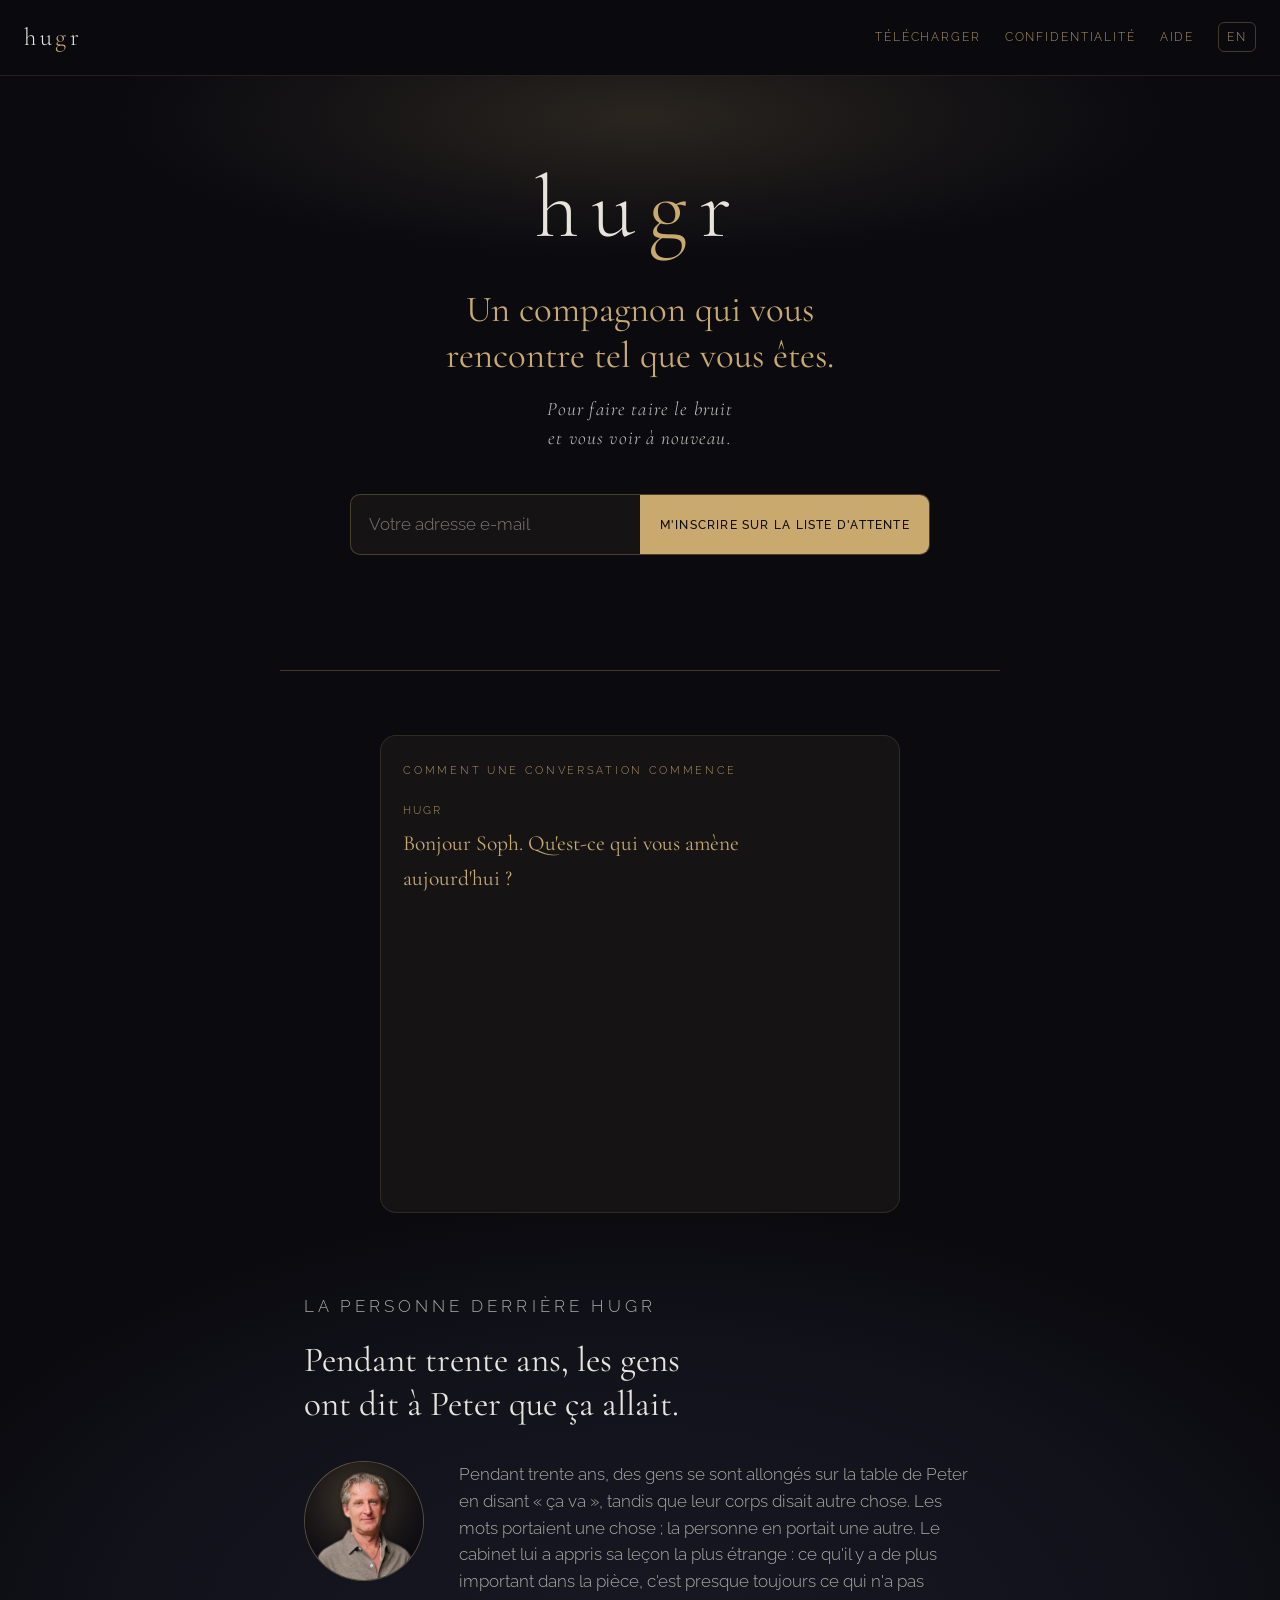
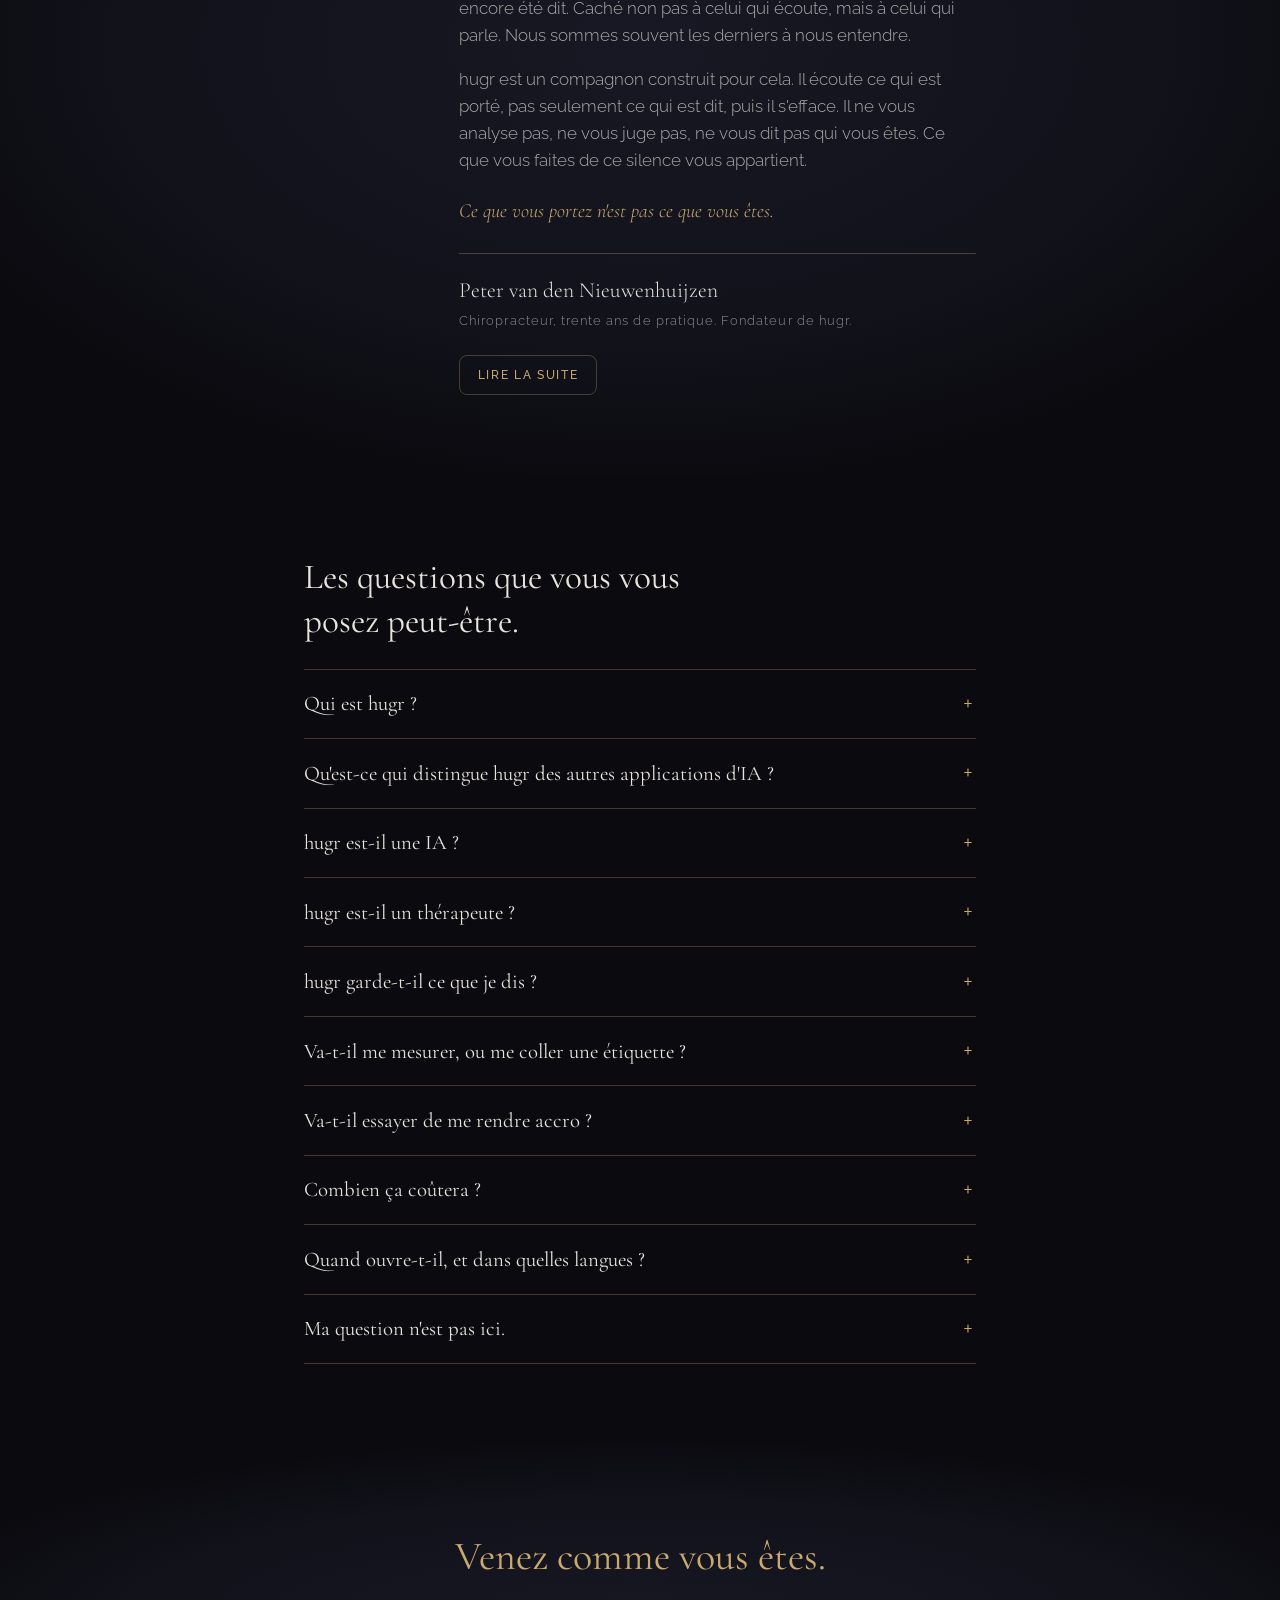
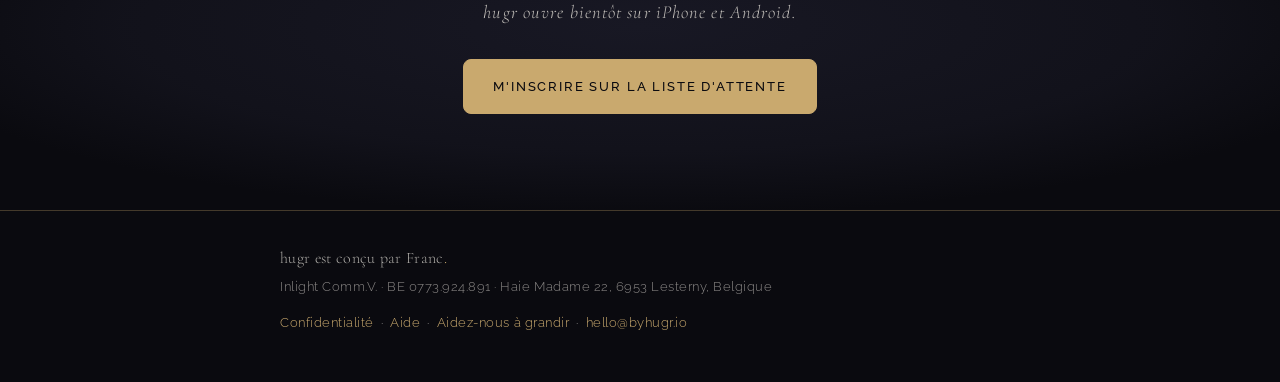
==== commit d7609726: "Add files via upload" ====
--- a/fr/index.html
+++ b/fr/index.html
@@ -65,7 +65,14 @@
 
   :root {
     --ground: #0a0a0f;
-    --ground2: #181824;
+    --ground2: #181824;          /* the peak of the pool below */
+    --ground2rgb: 24, 24, 36;
+    /* The second ground arrives as a pool of light, not a painted wall: it fades to
+       nothing before the section ends, so no seam is ever drawn as an edge. */
+    --pool: radial-gradient(ellipse 70% 60% at 50% 50%,
+            rgba(var(--ground2rgb), 1) 0%,
+            rgba(var(--ground2rgb), .55) 58%,
+            rgba(var(--ground2rgb), 0) 86%);
     --gold: #c9a96e;
     --warm: #e8e4dc;
     --g06: rgba(201,169,110,.06);
@@ -240,8 +247,8 @@
   .faq details[open] { background: var(--g06); }
   .faq details[open] summary, .faq details[open] .a { padding-left: .8rem; padding-right: .8rem; }
 
-  .cta { text-align: center; padding: 5rem 1.5rem 6rem; background: var(--ground2); }
-  section.block.story-block { background: var(--ground2); }
+  .cta { text-align: center; padding: 5rem 1.5rem 6rem; background: var(--pool); }
+  section.block.story-block { background: var(--pool); }
   .cta h2 { font-family: var(--serif); font-weight: 400; font-size: clamp(1.8rem, 4vw, 2.5rem); color: var(--gold); margin: 0 0 .6rem; }
   .cta .tag { font-family: var(--serif); font-style: italic; color: var(--warm); opacity: .8; font-size: 1.15rem; letter-spacing: .06em; margin: 0 0 2rem; }
 
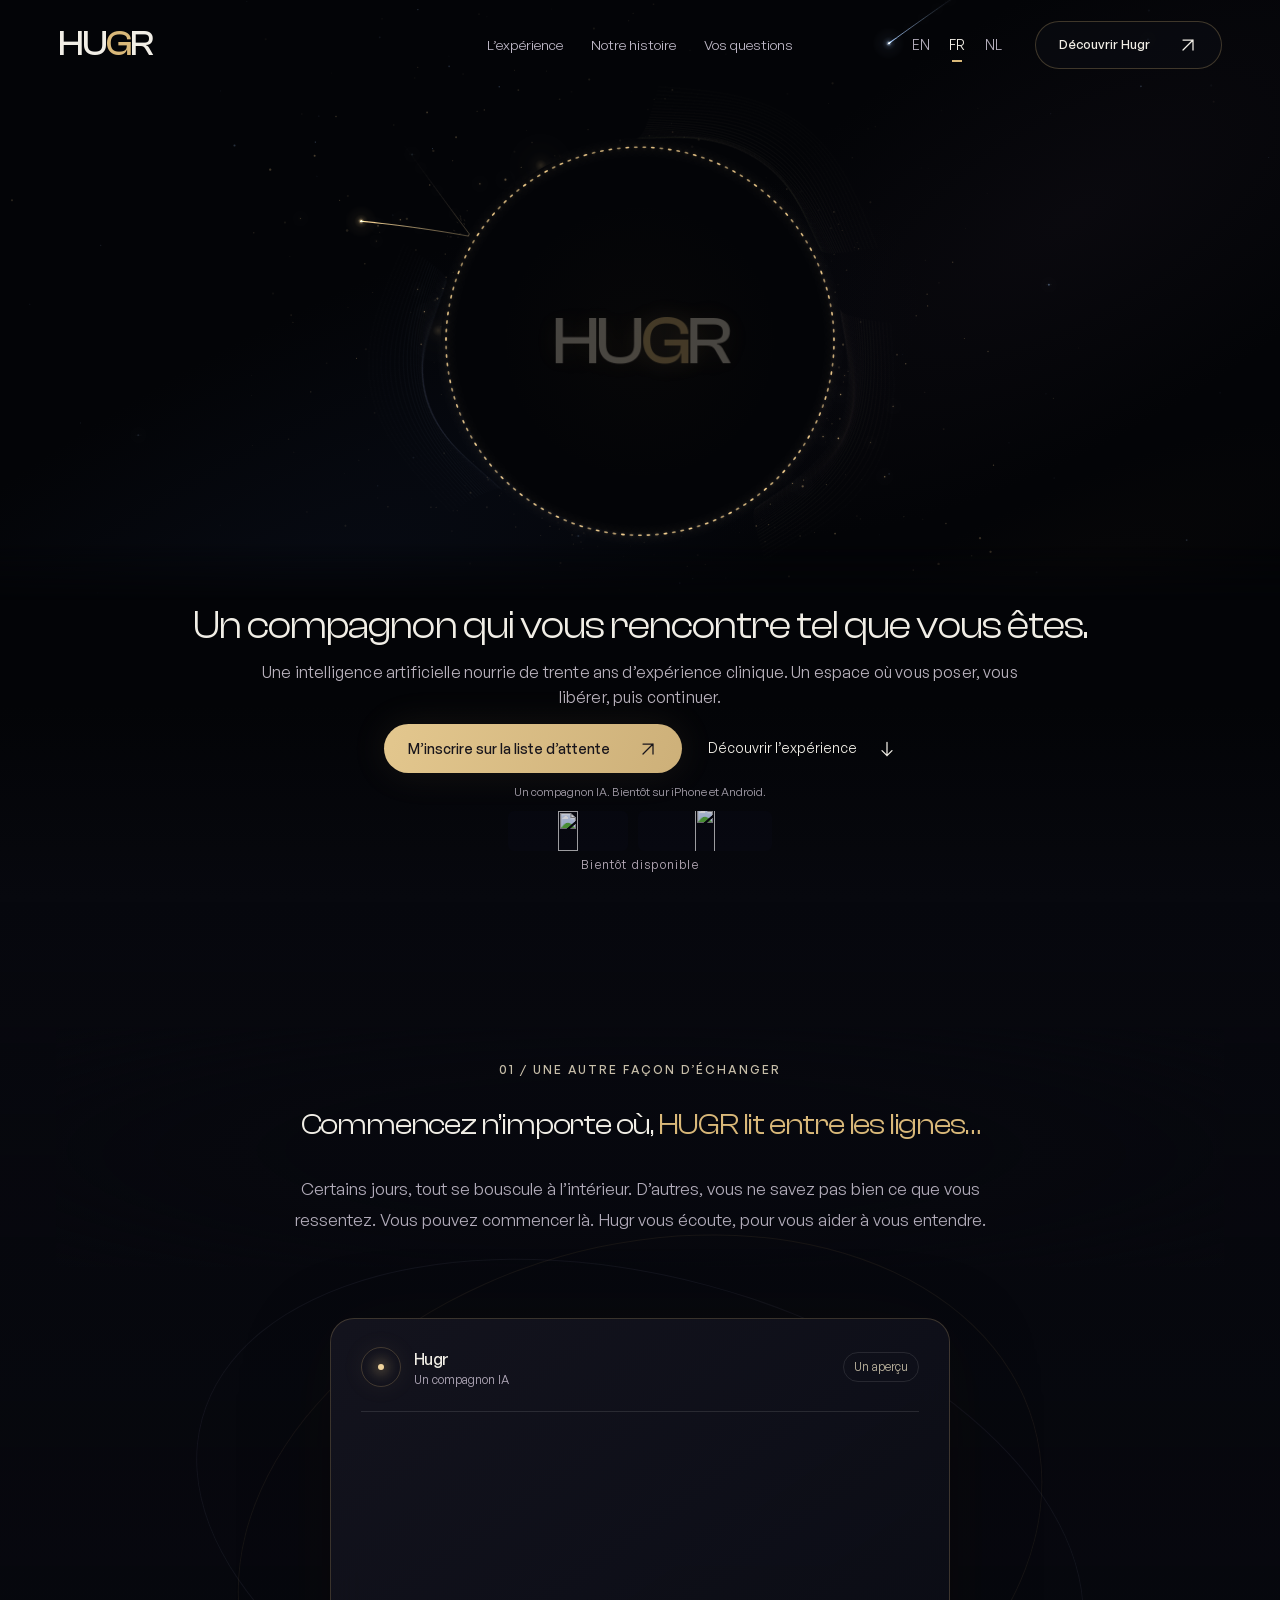
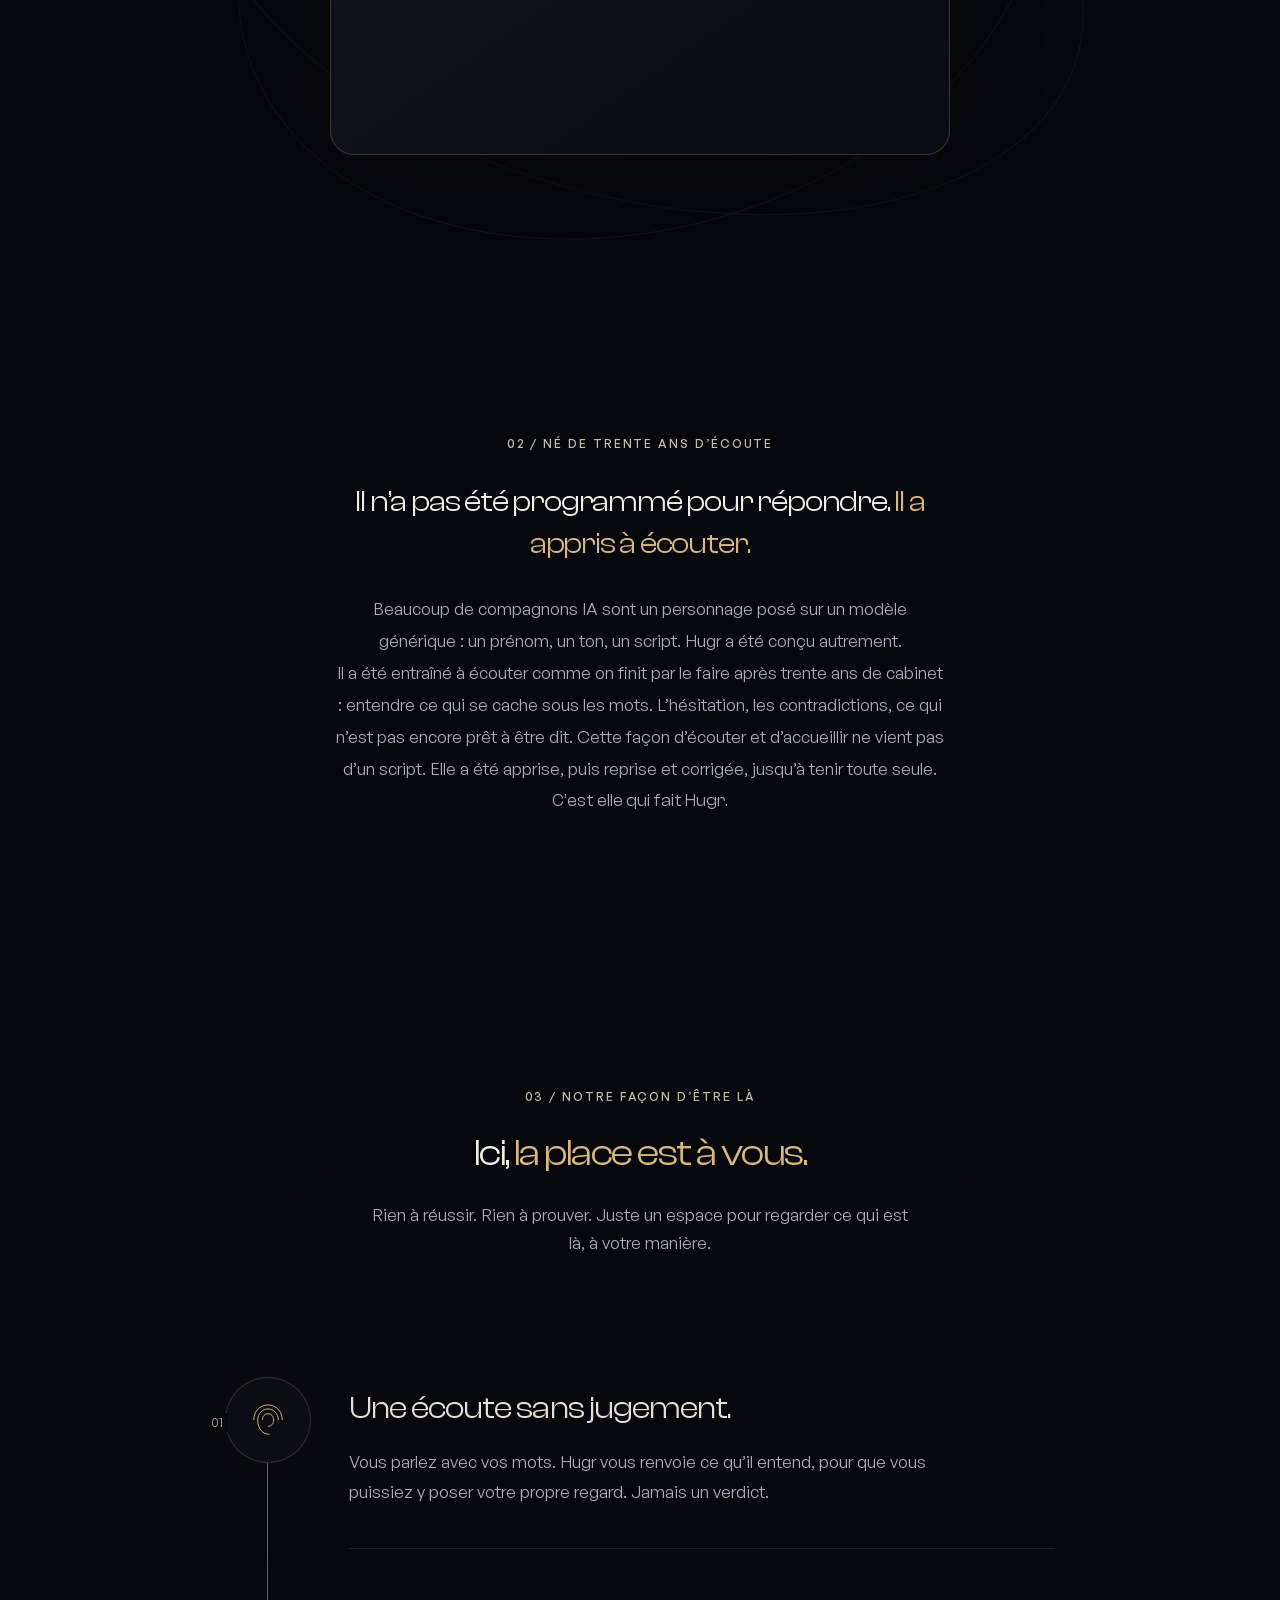
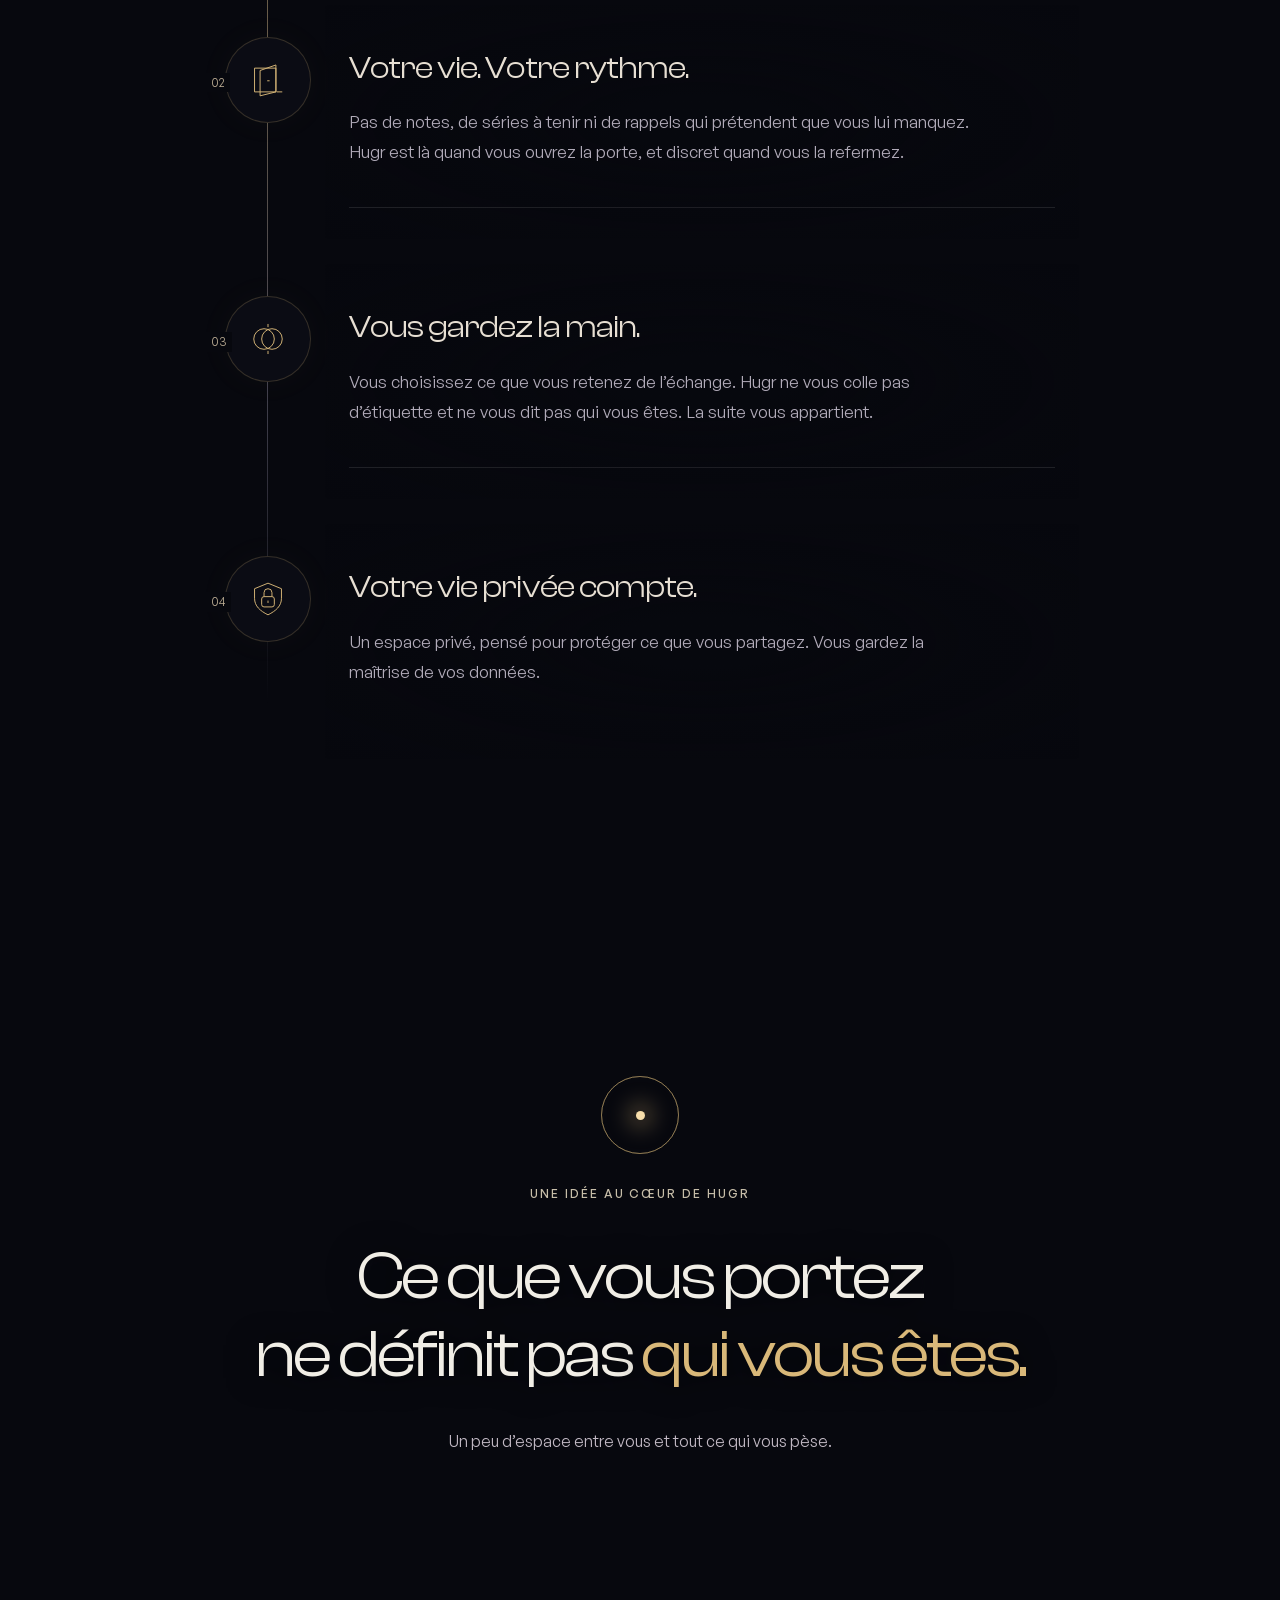
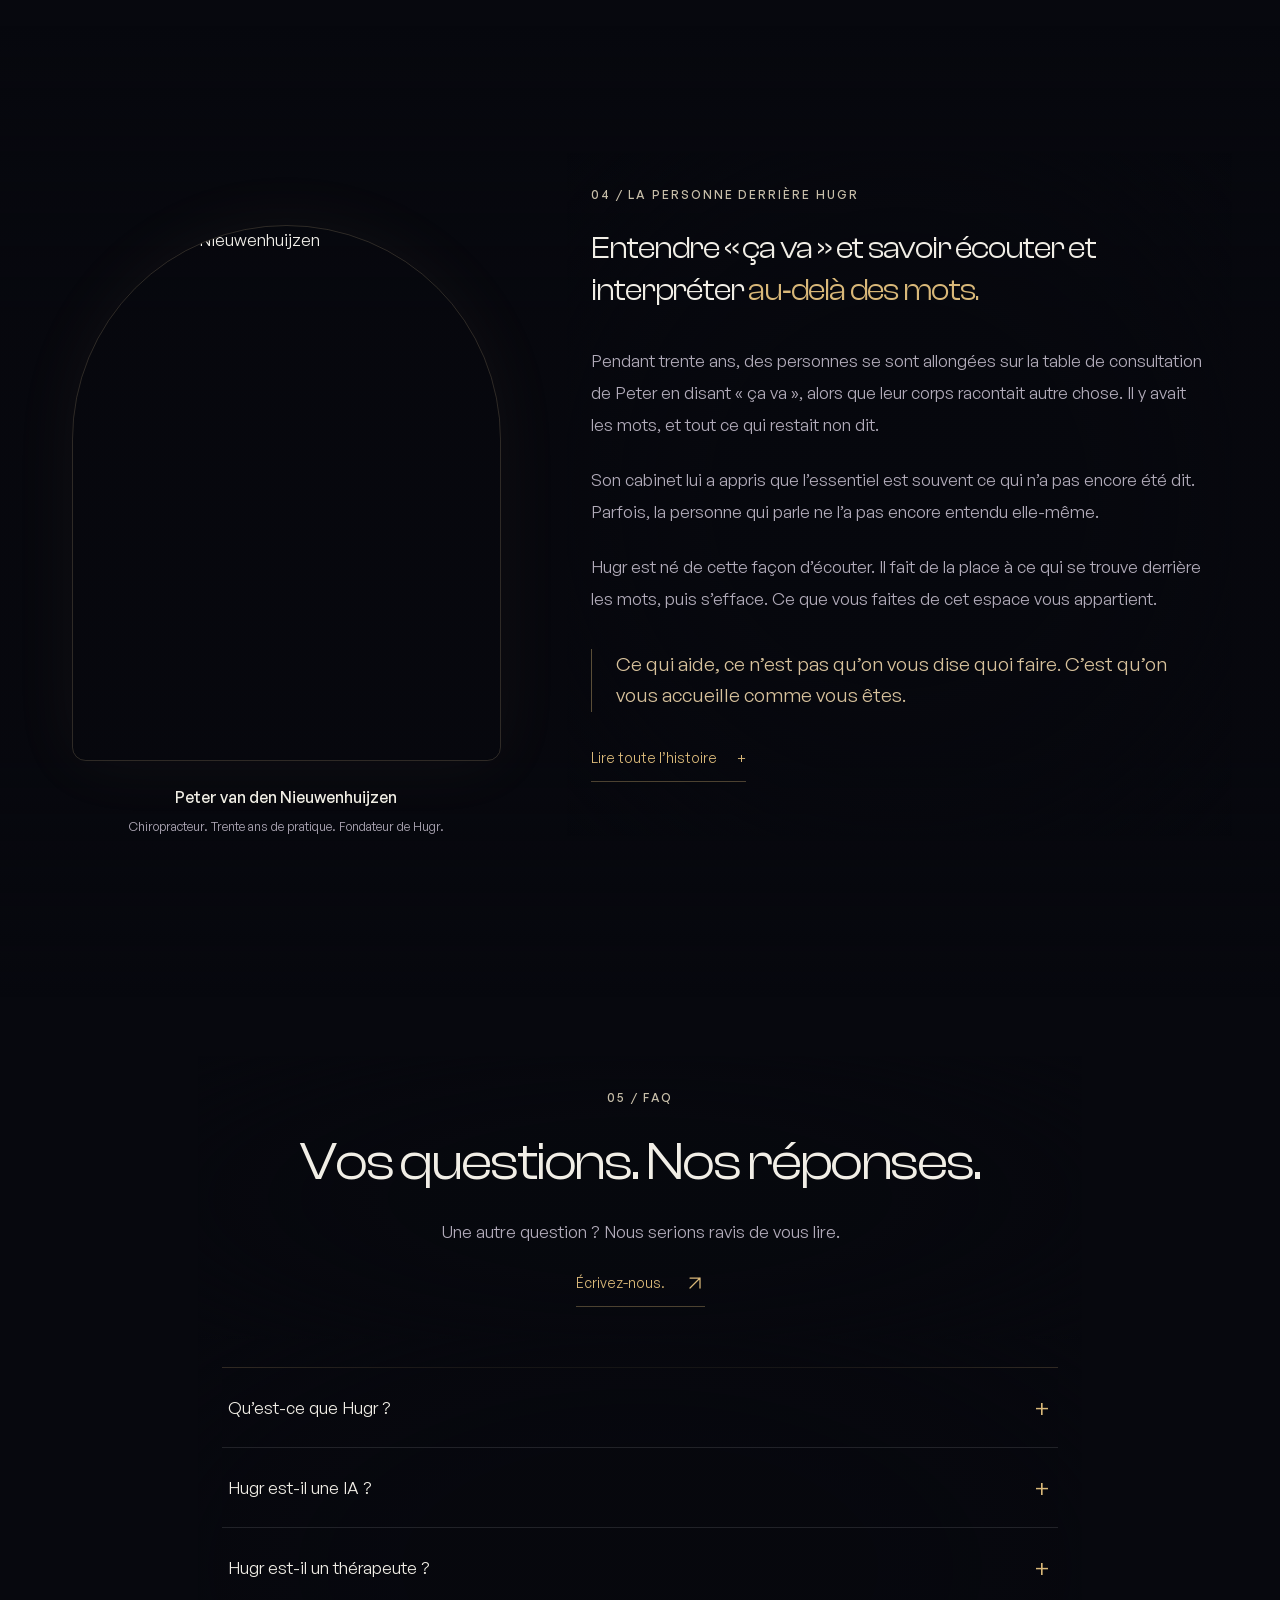
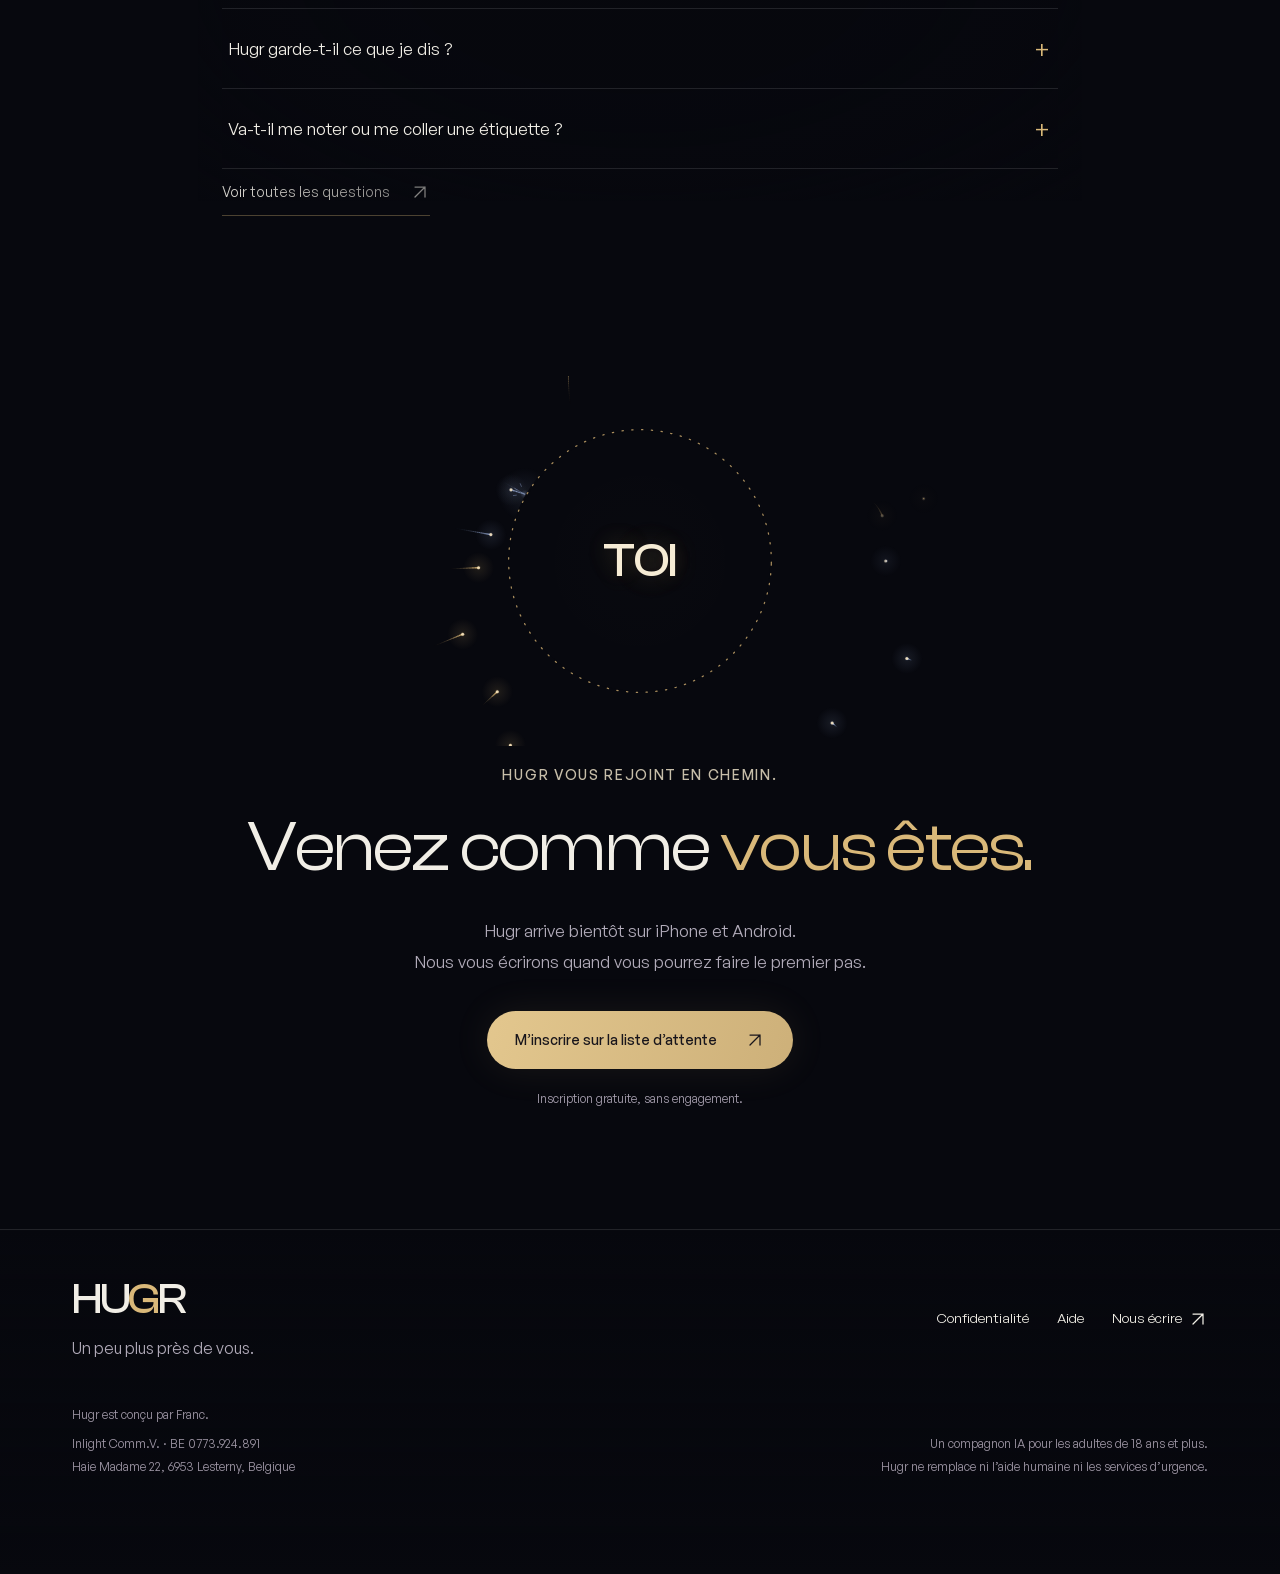
==== commit aadc21fd: "Add Open Graph/Twitter tags + a French share page for correct link previews Link-preview scrapers re" ====
--- a/fr/index.html
+++ b/fr/index.html
@@ -1,1042 +1,147 @@
-<!DOCTYPE html>
-<html lang="fr" data-stage="waitlist">
-<head>
-<meta charset="utf-8">
-<meta name="viewport" content="width=device-width, initial-scale=1">
-<title>hugr. Un compagnon qui vous rencontre tel que vous êtes.</title>
-<meta name="description" content="hugr est un compagnon IA qui vous rencontre tel que vous êtes. Pour faire taire le bruit et vous voir à nouveau. Pour adultes. Bientôt sur iPhone et Android.">
-
-<link rel="canonical" href="https://byhugr.io/fr/">
-<link rel="alternate" hreflang="fr" href="https://byhugr.io/fr/">
-<link rel="alternate" hreflang="en" href="https://byhugr.io/">
-<link rel="alternate" hreflang="x-default" href="https://byhugr.io/">
-<meta name="theme-color" content="#0a0a0f">
-<!-- Marks the page as scripted before anything paints, so the conversation
-     below can sit in the markup and still animate. No script, no class,
-     and the finished conversation simply stays on screen. -->
-<script>document.documentElement.className += ' js';</script>
-
-<!-- Icons: the same files as the English page, at the site root. -->
-<link rel="icon" href="/favicon.ico" sizes="16x16 32x32 48x48">
-<link rel="icon" type="image/png" sizes="32x32" href="/favicon-32.png">
-<link rel="icon" type="image/png" sizes="16x16" href="/favicon-16.png">
-<link rel="apple-touch-icon" sizes="180x180" href="/apple-touch-icon.png">
-<link rel="manifest" href="/site.webmanifest">
-<meta name="apple-mobile-web-app-title" content="hugr">
-
-<!-- Social preview (og-fr.png is supplied, 1200x630; upload it at the site root). -->
-<meta property="og:type" content="website">
-<meta property="og:site_name" content="hugr">
-<meta property="og:locale" content="fr_BE">
-<meta property="og:locale:alternate" content="en_GB">
-<meta property="og:url" content="https://byhugr.io/fr/">
-<meta property="og:title" content="hugr. Un compagnon qui vous rencontre tel que vous êtes.">
-<meta property="og:description" content="Pour faire taire le bruit et vous voir à nouveau. Un compagnon IA pour adultes. Bientôt sur iPhone et Android.">
-<meta property="og:image" content="https://byhugr.io/og-fr.png">
-<meta property="og:image:width" content="1200">
-<meta property="og:image:height" content="630">
-<meta property="og:image:alt" content="hugr. Un compagnon qui vous rencontre tel que vous êtes.">
-<meta name="twitter:card" content="summary_large_image">
-<meta name="twitter:title" content="hugr. Un compagnon qui vous rencontre tel que vous êtes.">
-<meta name="twitter:description" content="Pour faire taire le bruit et vous voir à nouveau. Un compagnon IA pour adultes.">
-<meta name="twitter:image" content="https://byhugr.io/og-fr.png">
-
-<!--
-  ============================================================
-  PAGE FRANÇAISE. Même structure que /index.html, bloc pour bloc.
-  Une correction faite sur l'une se fait au même endroit sur l'autre.
-  Vocabulaire fixé : « portrait » = the picture (ce que hugr garde) ;
-  « Rencontré, pas surveillé » = Met, not watched ; « liste d'attente » = waitlist.
-  Registre : vouvoiement partout, y compris hugr dans l'aperçu (prénom + vous,
-  le registre du praticien qui vous reçoit).
-  ============================================================
--->
-
-<style>
-  /* ---------- self-hosted fonts (no external calls) ---------- */
-  @font-face { font-family:'Cormorant Garamond'; font-style:normal; font-weight:300; font-display:swap; src:url([data-uri]) format('woff2'); }
-  @font-face { font-family:'Cormorant Garamond'; font-style:normal; font-weight:400; font-display:swap; src:url([data-uri]) format('woff2'); }
-  @font-face { font-family:'Cormorant Garamond'; font-style:normal; font-weight:500; font-display:swap; src:url([data-uri]) format('woff2'); }
-  @font-face { font-family:'Cormorant Garamond'; font-style:italic; font-weight:300; font-display:swap; src:url([data-uri]) format('woff2'); }
-  @font-face { font-family:'Cormorant Garamond'; font-style:italic; font-weight:400; font-display:swap; src:url([data-uri]) format('woff2'); }
-  @font-face { font-family:'Raleway'; font-style:normal; font-weight:300; font-display:swap; src:url([data-uri]) format('woff2'); }
-  @font-face { font-family:'Raleway'; font-style:normal; font-weight:400; font-display:swap; src:url([data-uri]) format('woff2'); }
-  @font-face { font-family:'Raleway'; font-style:normal; font-weight:500; font-display:swap; src:url([data-uri]) format('woff2'); }
-
-  :root {
-    --ground: #0a0a0f;
-    --ground2: #181824;          /* the peak of the pool below */
-    --ground2rgb: 24, 24, 36;
-    /* The second ground arrives as a pool of light, not a painted wall: it fades to
-       nothing before the section ends, so no seam is ever drawn as an edge. */
-    --pool: radial-gradient(ellipse 70% 60% at 50% 50%,
-            rgba(var(--ground2rgb), 1) 0%,
-            rgba(var(--ground2rgb), .55) 58%,
-            rgba(var(--ground2rgb), 0) 86%);
-    --gold: #c9a96e;
-    --warm: #e8e4dc;
-    --g06: rgba(201,169,110,.06);
-    --g08: rgba(201,169,110,.08);
-    --g15: rgba(201,169,110,.15);
-    --g30: rgba(201,169,110,.30);
-    --g50: rgba(201,169,110,.50);
-    --label: rgba(201,169,110,.85);
-    --faint: rgba(232,228,220,.72);
-    --w82: rgba(232,228,220,.82);
-    --w72: rgba(232,228,220,.72);
-    --w50: rgba(232,228,220,.58);
-    --paper: #f1eee8;
-    --paper2: #f8f6f2;
-    --ink: #0a0a0f;
-    --ink2: #45423c;
-    --goldink: #7d5f33;
-    --line: #d9d3c6;
-    --serif: 'Cormorant Garamond', Georgia, serif;
-    --sans: 'Raleway', 'Segoe UI', sans-serif;
-  }
-  * { box-sizing: border-box; }
-  [hidden] { display: none !important; }
-  html { scroll-behavior: smooth; }
-  body { margin: 0; background: var(--ground); color: var(--warm); font-family: var(--sans); font-weight: 300; font-size: 17px; line-height: 1.6; }
-  a { color: inherit; }
-  ::selection { background: var(--g30); }
-
-  /* one focus treatment for the whole site, keyboard only */
-  :focus-visible { outline: 2px solid var(--gold); outline-offset: 2px; }
-  .doc .panel :focus-visible { outline-color: var(--goldink); }
-
-  /* ---------- nav ---------- */
-  nav { position: sticky; top: 0; z-index: 5; display: flex; align-items: center; justify-content: space-between; gap: 1rem; padding: 1.1rem 1.5rem; border-bottom: 1px solid var(--g15); background: rgba(10,10,15,.85); backdrop-filter: blur(10px); }
-  .mark { font-family: var(--serif); font-weight: 300; font-size: 1.55rem; letter-spacing: .15em; color: var(--warm); text-decoration: none; }
-  .mark .g { color: var(--gold); }
-  nav .navlinks { display: flex; gap: 1.5rem; align-items: center; }
-  nav .navlinks a { text-decoration: none; font-size: .78rem; letter-spacing: .15em; text-transform: uppercase; color: var(--label); }
-  nav .navlinks a:hover, nav .navlinks a[aria-current="page"] { color: var(--gold); }
-  @media (max-width: 640px) { nav .navlinks { gap: 1rem; } nav .navlinks a { font-size: .68rem; letter-spacing: .1em; } }
-
-  /* ---------- pages ---------- */
-  .page { display: none; }
-  .page.on { display: block; }
-  .wrap { max-width: 720px; margin: 0 auto; padding: 0 1.5rem; }
-
-  /* ---------- hero ---------- */
-  /* the light from an open door, just above the wordmark */
-  .hero { text-align: center; padding: 5.5rem 1.5rem 4.5rem;
-          background: radial-gradient(ellipse 58% 34% at 50% 7%,
-                      rgba(201,169,110,.17), rgba(201,169,110,.05) 46%, transparent 72%); }
-  .hero .bigmark { font-family: var(--serif); font-weight: 300; font-size: clamp(3.4rem, 9vw, 5.5rem); letter-spacing: .15em; line-height: 1; color: var(--warm); margin: 0; }
-  .hero .bigmark .g { color: var(--gold); }
-  .hero .eyebrow { margin-bottom: .2rem; }
-  .hero h1 { font-family: var(--serif); font-weight: 400; font-size: clamp(1.6rem, 3.6vw, 2.3rem); line-height: 1.25; color: var(--gold); margin: 2.2rem auto 0; max-width: 20ch; }
-  .hero .tag { font-family: var(--serif); font-style: italic; font-weight: 300; font-size: 1.2rem; letter-spacing: .06em; color: var(--warm); margin: 1rem auto 0; opacity: .85; max-width: 34ch; line-height: 1.5; }
-  .hero .meta { margin-top: 1.6rem; font-size: .82rem; letter-spacing: .06em; color: var(--faint); }
-  .hair { height: 1px; background: var(--g30); border: 0; margin: 0 auto; max-width: 720px; }
-
-  /* ---------- join: one field, then one confirmation ---------- */
-  .btn { display: inline-block; font-family: var(--sans); font-weight: 500; font-size: .82rem; letter-spacing: .14em; text-transform: uppercase; text-decoration: none; color: var(--ground); background: var(--gold); border: 1px solid var(--gold); border-radius: 8px; padding: 1rem 1.8rem; cursor: pointer; transition: background .2s, color .2s, opacity .2s; white-space: nowrap; }
-  .btn:hover { background: transparent; color: var(--gold); }
-  /* a long label (the French CTA at 360 px) wraps inside the pill instead of
-     pushing the page sideways */
-  .btn { max-width: 100%; white-space: normal; text-wrap: balance; }
-  .btn:disabled { opacity: .5; cursor: wait; }
-  .btn.ghost { background: transparent; color: var(--gold); }
-  .btn.ghost:hover { background: var(--g08); }
-
-  .join { max-width: 520px; margin: 2.6rem auto 0; text-align: left; }
-  /* one element: the field and its button share one border and one radius */
-  .joinrow { display: flex; align-items: stretch; background: var(--g06); border: 1px solid var(--g30); border-radius: 10px; overflow: hidden; transition: border-color .2s; }
-  .joinrow:focus-within { border-color: var(--gold); }
-  .joinrow input { flex: 1 1 auto; min-width: 0; font: inherit; font-size: 1.05rem; color: var(--warm); background: transparent; border: 0; outline: none; padding: 1rem 1.1rem; }
-  .joinrow input::placeholder { color: rgba(232,228,220,.5); }
-  .joinrow .go { border: 0; border-radius: 0; padding: 0 1.5rem; margin: 0; }
-  .joinrow .go:hover { background: #d9bc85; color: var(--ground); }
-  .go .short { display: none; }
-  @media (max-width: 480px) { .joinrow { flex-direction: column; } .joinrow input { padding: 1rem 1rem; border-bottom: 1px solid var(--g15); text-align: center; } .joinrow .go { width: 100%; padding: 1rem; } }
-
-  .confirm { margin-top: .2rem; border: 1px solid var(--g30); border-radius: 10px; background: var(--g06); padding: 1.3rem 1.4rem 1.2rem; }
-  .confirm-lead { margin: 0 0 .6rem; font-size: .95rem; color: var(--warm); }
-  .confirm-lead .em { color: var(--gold); }
-  .confirm-lead a { color: var(--label); font-size: .82rem; margin-left: .4rem; }
-  .check { display: grid; grid-template-columns: 1.25rem 1fr; gap: .6rem; align-items: start; margin-top: .6rem; font-size: .92rem; line-height: 1.55; color: var(--faint); cursor: pointer; }
-  .check input { accent-color: var(--gold); width: 1.05rem; height: 1.05rem; margin: .15rem 0 0; }
-  .check a { color: var(--gold); }
-  .confirm .btn { width: 100%; margin-top: 1.1rem; }
-  .hp { position: absolute; left: -9999px; width: 1px; height: 1px; overflow: hidden; }
-  .err { color: #e8b98a; font-size: .9rem; margin-top: .8rem; min-height: 1.1em; text-align: center; }
-  .fine { font-size: .8rem; color: var(--w50); text-align: center; margin: .9rem 0 0; line-height: 1.6; }
-
-  .done { max-width: 520px; margin: 2.6rem auto 0; text-align: center; }
-  .done h2 { font-family: var(--serif); font-weight: 400; font-size: clamp(1.9rem, 4vw, 2.5rem); color: var(--gold); margin: 0 0 .8rem; }
-  .done > p { color: var(--warm); margin: 0 auto 1rem; max-width: 40ch; }
-  .done .preview { font-size: .85rem; color: #e8b98a; border: 1px dashed rgba(232,184,138,.5); border-radius: 8px; padding: .7rem 1rem; margin: 1.2rem auto 0; max-width: 34ch; }
-  .more { margin-top: 2.2rem; border-top: 1px solid var(--g30); padding-top: 1.8rem; text-align: left; }
-  .more-lead { font-size: .92rem; color: var(--faint); text-align: center; margin: 0 0 1.2rem; }
-  .field { margin-top: 1rem; }
-  .field label, .field legend { display: block; font-size: .7rem; letter-spacing: .16em; text-transform: uppercase; color: var(--label); margin-bottom: .45rem; padding: 0; }
-  .field input[type=text] { width: 100%; font: inherit; font-size: 1.05rem; color: var(--warm); background: var(--g06); border: 1px solid var(--g30); border-radius: 8px; padding: .8rem 1rem; outline: none; }
-  .field input:focus { border-color: var(--gold); }
-  fieldset.field { border: 0; margin: 1rem 0 0; padding: 0; }
-  .langs { display: flex; gap: .5rem; }
-  .langs label { flex: 1 1 0; margin: 0; font-size: .92rem; letter-spacing: .02em; text-transform: none; color: var(--faint); border: 1px solid var(--g30); border-radius: 8px; padding: .6rem .4rem; cursor: pointer; display: flex; align-items: center; justify-content: center; gap: .4rem; text-align: center; }
-  .langs input { accent-color: var(--gold); margin: 0; }
-  .langs label:has(input:checked) { border-color: var(--gold); color: var(--warm); background: var(--g08); }
-  .more .btn { margin-top: 1.5rem; width: 100%; }
-  .more-done { text-align: center; color: var(--gold); font-family: var(--serif); font-size: 1.2rem; margin: 1.2rem 0 0; }
-
-  /* ---------- animated conversation ---------- */
-  .convo { max-width: 520px; width: calc(100% - 3rem); margin: 4rem auto 0; padding: 1.6rem 1.4rem;
-           background: var(--g06); border: 1px solid var(--g15); border-radius: 16px; }
-  .convo .convo-eyebrow { margin: 0 0 1.4rem; }
-  /* visible by default: with no script the conversation is simply there.
-     :root.js is set by the head script, so only a scripted page hides it. */
-  .msg { margin-top: 1.7rem; transition: opacity .5s ease, transform .5s ease; }
-  :root.js .msg { opacity: 0; transform: translateY(6px); }
-  :root.js .msg.show { opacity: 1; transform: none; }
-  .msg:first-child { margin-top: 0; }
-  .msg .who { font-size: .68rem; letter-spacing: .16em; text-transform: uppercase; color: var(--label); margin-bottom: .4rem; }
-  .msg.you .who { text-align: right; }
-  .msg .bubble { font-family: var(--serif); font-weight: 400; font-size: 1.35rem; line-height: 1.65; }
-  .msg.hugr .bubble { color: var(--gold); max-width: 88%; }
-  .msg.you .bubble { color: var(--warm); max-width: 88%; margin-left: auto; text-align: right; font-family: var(--sans); font-weight: 300; font-size: 1.05rem; line-height: 1.6; }
-  .caret { display: inline-block; width: 2px; height: 1.05em; background: var(--warm); margin-left: 1px; vertical-align: -0.15em; animation: blink 1s step-end infinite; }
-  @keyframes blink { 50% { opacity: 0; } }
-  .dots { display: inline-flex; gap: 5px; height: 1.3em; align-items: center; }
-  .dots i { width: 6px; height: 6px; border-radius: 50%; background: var(--gold); animation: pulse 1.4s infinite ease-in-out; }
-  .msg.you .dots i { background: var(--warm); }
-  .dots i:nth-child(2) { animation-delay: .2s; } .dots i:nth-child(3) { animation-delay: .4s; }
-  @keyframes pulse { 0%,80%,100% { opacity: .3; transform: scale(.8); } 40% { opacity: 1; transform: scale(1); } }
-
-  /* ---------- content blocks ---------- */
-  section.block { padding: 5rem 1.5rem; }
-  .eyebrow { font-size: .7rem; letter-spacing: .24em; text-transform: uppercase; color: var(--label); margin: 0 0 1rem; }
-  /* gold is kept for hugr's own voice and for anything you can press;
-     the hero and the closing call keep theirs as the two brand moments */
-  section.block h2 { font-family: var(--serif); font-weight: 400; font-size: clamp(1.7rem, 3.4vw, 2.2rem); line-height: 1.25; color: var(--warm); margin: 0 0 1.4rem; max-width: 24ch; }
-  section.block p { margin: 0 0 1.1rem; color: var(--w72); max-width: 58ch; font-size: 1.05rem; }
-  section.block p strong { color: var(--warm); font-weight: 400; }
-
-  /* ---------- the story ---------- */
-  .story { display: grid; grid-template-columns: 120px 1fr; gap: 2.2rem; align-items: start; margin-top: 2.2rem; }
-  .story .photo { width: 120px; height: 120px; border-radius: 50%; border: 1px solid var(--g30); background: radial-gradient(circle at 35% 30%, rgba(201,169,110,.22), rgba(201,169,110,.05)); display: flex; align-items: center; justify-content: center; font-family: var(--serif); font-size: 2.6rem; color: var(--gold); overflow: hidden; position: sticky; top: 6rem; }
-  .story .photo img { width: 100%; height: 100%; object-fit: cover; display: block; }
-  .story p { margin: 0 0 1.1rem; }
-  .story .quiet { font-family: var(--serif); font-style: italic; font-size: 1.25rem; line-height: 1.55; color: var(--gold); margin: 1.4rem 0 1.4rem; }
-  .story .sig { margin-top: 1.6rem; padding-top: 1.2rem; border-top: 1px solid var(--g30); }
-  .story-more { display: inline-block; margin-top: 1.5rem; font-family: var(--sans); font-weight: 500;
-                font-size: .74rem; letter-spacing: .14em; text-transform: uppercase; color: var(--gold);
-                background: transparent; border: 1px solid var(--g30); border-radius: 8px;
-                padding: .75rem 1.1rem; cursor: pointer; }
-  .story-more:hover { border-color: var(--gold); background: var(--g08); }
-  .story-fade { animation: storyfade .25s ease; }
-  @keyframes storyfade { from { opacity: 0; } to { opacity: 1; } }
-  .story .sig .name { font-family: var(--serif); font-size: 1.35rem; color: var(--warm); margin: 0 0 .15rem; }
-  .story .sig .role { font-size: .82rem; letter-spacing: .08em; color: var(--w50); margin: 0; }
-  @media (max-width: 560px) { .story { grid-template-columns: 1fr; gap: 1.4rem; justify-items: center; } .story .photo { position: static; } .story p { text-align: left; } .story .sig { width: 100%; } }
-
-  /* ---------- FAQ ---------- */
-  .faq { margin-top: 1.6rem; border-top: 1px solid var(--g30); }
-  .faq details { border-bottom: 1px solid var(--g30); }
-  .faq summary { list-style: none; cursor: pointer; padding: 1.1rem 2.2rem 1.1rem 0; font-family: var(--serif); font-weight: 400; font-size: 1.3rem; color: var(--warm); position: relative; }
-  .faq summary:hover, .faq details[open] summary { color: var(--gold); }
-  .faq summary::-webkit-details-marker { display: none; }
-  .faq summary::after { content: "+"; position: absolute; right: .2rem; top: 50%; transform: translateY(-50%); font-family: var(--sans); font-weight: 300; font-size: 1.5rem; color: var(--gold); }
-  .faq details[open] summary::after { content: "\2212"; }
-  .faq .a { padding: 0 0 1.3rem; }
-  .faq .a p { margin: 0 0 .8rem; font-size: 1.02rem; color: var(--w72); max-width: 58ch; }
-  .faq .a a { color: var(--gold); }
-  .faq details[open] { background: var(--g06); }
-  .faq details[open] summary, .faq details[open] .a { padding-left: .8rem; padding-right: .8rem; }
-
-  .cta { text-align: center; padding: 5rem 1.5rem 6rem; background: var(--pool); }
-  section.block.story-block { background: var(--pool); }
-  .cta h2 { font-family: var(--serif); font-weight: 400; font-size: clamp(1.8rem, 4vw, 2.5rem); color: var(--gold); margin: 0 0 .6rem; }
-  .cta .tag { font-family: var(--serif); font-style: italic; color: var(--warm); opacity: .8; font-size: 1.15rem; letter-spacing: .06em; margin: 0 0 2rem; }
-
-  /* ---------- footer ---------- */
-  footer { border-top: 1px solid var(--g30); padding: 2.2rem 1.5rem 3rem; font-size: .8rem; letter-spacing: .04em; color: var(--faint); }
-  footer .row { max-width: 720px; margin: 0 auto; display: flex; flex-wrap: wrap; justify-content: space-between; gap: 1rem 2rem; }
-  footer a { text-decoration: none; color: var(--gold); }
-  footer .franc { font-family: var(--serif); font-size: 1rem; letter-spacing: .02em; margin-bottom: .3rem; }
-  footer .franc .dot { color: var(--gold); }
-  footer .legal { color: var(--w50); }
-
-  /* ---------- reading pages: a paper card in the dark room ---------- */
-  .doc { padding: 3.5rem 1.5rem 5rem; }
-  .doc .wrap { max-width: 780px; }
-  .doc .panel { background: var(--paper); color: var(--ink); border: 1px solid var(--g30); border-radius: 12px; padding: 2.8rem 2.6rem 2.4rem; box-shadow: 0 30px 80px rgba(0,0,0,.45); }
-  @media (max-width: 640px) { .doc .panel { padding: 1.8rem 1.2rem 1.6rem; } }
-  .doc .eyebrow { color: var(--goldink); }
-  .doc h1 { font-family: var(--serif); font-weight: 400; font-size: clamp(2.1rem, 5vw, 2.9rem); line-height: 1.15; color: var(--ink); margin: 0 0 .6rem; }
-  .doc .lede { font-family: var(--serif); font-weight: 400; font-size: 1.3rem; line-height: 1.5; color: var(--ink2); margin: 0 0 2rem; }
-  .doc h2 { font-family: var(--serif); font-weight: 500; font-size: 1.45rem; color: var(--ink); margin: 2.4rem 0 .6rem; }
-  .doc p, .doc li { color: var(--ink2); font-size: 1rem; line-height: 1.75; }
-  .doc p { margin: .5rem 0; }
-  .doc p strong, .doc li strong { color: var(--ink); font-weight: 500; }
-  .doc a { color: var(--goldink); }
-  .doc ul { padding-left: 1.2rem; margin: .5rem 0 1rem; }
-  .doc li { margin: .3rem 0; }
-  .doc .meta { font-size: .78rem; letter-spacing: .08em; text-transform: uppercase; color: var(--ink2); margin-bottom: 2rem; }
-  .doc table { width: 100%; border-collapse: collapse; margin: 1rem 0 1.4rem; font-size: .92rem; }
-  .doc th { text-align: left; font-weight: 500; font-size: .72rem; letter-spacing: .12em; text-transform: uppercase; color: var(--goldink); padding: .5rem .5rem; border-bottom: 1px solid var(--ink); }
-  .doc td { padding: .65rem .5rem; border-bottom: 1px solid var(--line); vertical-align: top; color: var(--ink2); line-height: 1.55; }
-  .doc td:first-child { color: var(--ink); }
-  .tablewrap { overflow-x: auto; }
-  .flag { color: var(--goldink); font-size: .85em; font-style: italic; }
-  /* ---------- stage: waitlist now, live when the app opens ----------
-     Flip data-stage on <html> to "live" at launch; the app-era text returns
-     unchanged and the waitlist-only paragraph steps out of the way. */
-  :root[data-stage="waitlist"] .app-era { display: none; }
-  :root[data-stage="live"] .waitlist-era { display: none; }
-  /* the section numbers are generated, so a hidden section leaves no gap */
-  #page-privacy .panel { counter-reset: sec; }
-  #page-privacy .panel h2.sec::before { counter-increment: sec; content: counter(sec) ". "; }
-  .flag::before { content: "["; } .flag::after { content: "]"; }
-  .urgent { border: 1px solid var(--goldink); border-radius: 10px; background: var(--paper2); padding: 1.3rem 1.5rem; margin: 0 0 2rem; }
-  .urgent h2 { margin-top: 0; }
-  .urgent li { color: var(--ink); }
-  .qa h3 { font-family: var(--serif); font-weight: 500; font-size: 1.2rem; color: var(--ink); margin: 1.8rem 0 .3rem; }
-
-  /* ---------- printable card (a white object in the dark room) ---------- */
-  .cardpage { padding: 3.5rem 1.5rem 5rem; }
-  .cardpage .eyebrow { text-align: center; }
-  .cardpage h1 { font-family: var(--serif); font-weight: 400; text-align: center; font-size: 2rem; color: var(--gold); margin: 0 0 2rem; }
-  .pcard { width: 100%; max-width: 420px; margin: 0 auto; background: #fff; color: var(--ink); border: 1px solid var(--line); border-radius: 10px; padding: 2.2rem 2rem 1.8rem; text-align: center; }
-  .pcard .m { font-family: var(--serif); font-weight: 300; font-size: 2.6rem; letter-spacing: .15em; line-height: 1; margin: 0; }
-  .pcard .m .g { color: var(--goldink); }
-  .pcard .l { font-family: var(--serif); font-size: 1.25rem; line-height: 1.35; margin: 1rem 0 0; }
-  .pcard .qr { width: 180px; height: 180px; margin: 1.5rem auto 0; }
-  .pcard .qr svg { width: 100%; height: 100%; display: block; }
-  .pcard .s { font-size: .72rem; letter-spacing: .16em; text-transform: uppercase; color: var(--goldink); margin: 1rem 0 .3rem; }
-  .pcard .u { font-size: .9rem; color: var(--ink2); margin: 0; word-break: break-all; }
-  .pcard .f { font-size: .75rem; color: var(--ink2); margin: 1.3rem 0 0; line-height: 1.5; border-top: 1px solid var(--line); padding-top: 1rem; }
-  .cardtools { max-width: 420px; margin: 2rem auto 0; text-align: center; color: var(--faint); font-size: .92rem; }
-  .cardtools .btn { margin: .3rem; }
-  @media print {
-    @page { size: A6; margin: 0; }
-    body { background: #fff !important; }
-    nav, footer, .cardtools, .cardpage > .eyebrow, .cardpage > h1 { display: none !important; }
-    .cardpage { padding: 0; }
-    .pcard { border: 0; max-width: none; padding: 9mm 8mm; }
-  }
-
-  @media (prefers-reduced-motion: reduce) {
-    html { scroll-behavior: auto; }
-    .dots i { animation: none; opacity: .75; }
-    .caret { animation: none; }
-    .msg, :root.js .msg { opacity: 1; transform: none; transition: none; }
-    .story-fade { animation: none; }
-  }
-
-  nav .navlinks a.lang { border: 1px solid var(--g30); border-radius: 6px; padding: .25rem .5rem; }
-  nav .navlinks a.lang:hover { border-color: var(--gold); }
-
-  /* French overrides */
-  .join { max-width: 580px; }
-  .joinrow .go { font-size: .76rem; letter-spacing: .1em; }
-  @media (min-width: 481px) { .joinrow .go { padding: 0 1.2rem; } }
-  .hero h1 { max-width: 26ch; }
-  nav .navlinks a { white-space: nowrap; }
-  /* the hit area reaches the 24 px floor without moving anything.
-     The pill keeps its own padding, so it gets the room invisibly instead. */
-  nav .navlinks a:not(.lang) { padding-block: .65rem; margin-block: -.65rem; }
-  nav .navlinks a.lang { position: relative; }
-  nav .navlinks a.lang::after { content: ""; position: absolute; inset: -.45rem -.35rem; }
-  @media (max-width: 520px) { nav .navlinks a[data-route="/privacy"] { display: none; } nav .navlinks { gap: .8rem; } }
-
-</style>
-</head>
-<body>
-
-<nav>
-  <a class="mark" href="#/">hu<span class="g">g</span>r</a>
-  <div class="navlinks">
-    <a href="#/waitlist" data-route="/waitlist">Télécharger</a>
-    <a href="#/privacy" data-route="/privacy">Confidentialité</a>
-    <a href="#/support" data-route="/support">Aide</a>
-    <a href="/" class="lang" lang="en" hreflang="en" title="English" data-base="/">EN</a>
-  </div>
-</nav>
-
-<!-- =================== ACCUEIL =================== -->
-<main class="page on" id="page-home">
-  <div class="hero">
-    <p class="bigmark">hu<span class="g">g</span>r</p>
-    <h1>Un compagnon qui vous rencontre tel que vous êtes.</h1>
-    <p class="tag">Pour faire taire le bruit<br>et vous voir à nouveau.</p>
-
-    <div class="join-box">
-      <form class="join join-form" novalidate>
-        <div class="joinrow">
-          <input type="email" name="email" autocomplete="email" inputmode="email" required maxlength="200" placeholder="Votre adresse e-mail" aria-label="Votre adresse e-mail">
-          <button class="btn go" type="submit"><span class="long">M'inscrire sur la liste d'attente</span><span class="short">M'inscrire sur la liste d'attente</span></button>
+<!doctype html>
+<html lang="fr">
+  <head>
+    <meta charset="UTF-8" />
+    <meta name="viewport" content="width=device-width, initial-scale=1" />
+    <meta name="theme-color" content="#07080e" />    <title>Hugr — Un espace pour être vous-même</title>
+    <meta
+      name="description"
+      content="Un compagnon IA qui vous accueille comme vous êtes. Pour y voir plus clair et vous retrouver. Bientôt sur iPhone et Android."
+    />
+    <link rel="canonical" href="https://byhugr.io/fr" />
+    <meta property="og:type" content="website" />
+    <meta property="og:site_name" content="Hugr" />
+    <meta property="og:locale" content="fr_BE" />
+    <meta property="og:url" content="https://byhugr.io/fr" />
+    <meta property="og:title" content="Hugr — Un espace pour être vous-même" />
+    <meta
+      property="og:description"
+      content="Un compagnon IA qui vous accueille comme vous êtes. Pour y voir plus clair et vous retrouver. Bientôt sur iPhone et Android."
+    />
+    <meta property="og:image" content="https://byhugr.io/og-fr.png" />
+    <meta property="og:image:width" content="1200" />
+    <meta property="og:image:height" content="630" />
+    <meta property="og:image:alt" content="Hugr" />
+    <meta name="twitter:card" content="summary_large_image" />
+    <meta name="twitter:title" content="Hugr — Un espace pour être vous-même" />
+    <meta
+      name="twitter:description"
+      content="Un compagnon IA qui vous accueille comme vous êtes. Pour y voir plus clair et vous retrouver. Bientôt sur iPhone et Android."
+    />
+    <meta name="twitter:image" content="https://byhugr.io/og-fr.png" />
+    <link rel="icon" href="/assets/favicon.svg" type="image/svg+xml" />
+    <link
+      rel="preload"
+      href="/assets/clash-display-400.woff2"
+      as="font"
+      type="font/woff2"
+      crossorigin
+    />
+    <link rel="stylesheet" href="/fonts.css" />
+    <link rel="stylesheet" href="/styles.css" />
+    <link rel="stylesheet" href="/header.css" />
+    <script type="importmap">{"imports":{"three":"/halo/vendor/three.module.js"}}</script>
+    <script type="module" src="/app.js"></script>
+  </head>
+  <body>
+    <div class="universe" aria-hidden="true">
+      <canvas id="presence"></canvas>
+      <div class="universe-vignette"></div>
+    </div>
+    <div class="reading-progress" aria-hidden="true"></div>
+    <a class="skip-link" href="#main" data-i18n="skip">Skip to content</a>
+    <header class="site-header wrap" id="top">
+      <a class="wordmark" href="#top" aria-label="Hugr home"
+        >HU<span>G</span>R</a
+      >
+      <nav class="desktop-nav" aria-label="Main navigation">
+        <a href="#experience" data-i18n="navExperience">The experience</a>
+        <a href="#story" data-i18n="navStory">Our story</a>
+        <a href="questions.html" data-i18n="navQuestions" data-nav="questions">Your questions</a>
+      </nav>
+      <div class="header-end">
+        <div class="languages" role="group" aria-label="Language">
+          <button
+            type="button"
+            lang="en"
+            data-lang="en"
+            aria-label="English"
+            aria-pressed="true"
+          >
+            EN
+          </button>
+          <button
+            type="button"
+            lang="fr"
+            data-lang="fr"
+            aria-label="Français"
+            aria-pressed="false"
+          >
+            FR
+          </button>
+          <button
+            type="button"
+            lang="nl"
+            data-lang="nl"
+            aria-label="Nederlands"
+            aria-pressed="false"
+          >
+            NL
+          </button>
         </div>
-        <div class="confirm" hidden>
-          <p class="confirm-lead">Nous vous écrirons à <span class="em confirm-email"></span> quand hugr ouvrira.<a href="#" class="confirm-change">modifier</a></p>
-          <label class="check"><input type="checkbox" name="consent"><span>J'ai 18 ans ou plus, et j'accepte de recevoir cet e-mail. <a href="#/privacy">Confidentialité</a></span></label>
-          <button class="btn confirm-go" type="submit">Oui, inscrivez-moi</button>
-          <p class="fine">Un seul e-mail, quand hugr ouvrira. Rien d'autre, et un clic suffit pour vous désinscrire.</p>
+        <button
+          type="button"
+          class="button button-small"
+          data-dialog="waitlist"
+        >
+          <span data-i18n="navJoin">Meet Hugr</span
+          ><svg class="ui-icon" viewBox="0 0 24 24" fill="none" stroke="currentColor" stroke-width="1.5" stroke-linecap="round" stroke-linejoin="round" aria-hidden="true" focusable="false"><path d="M6 18 18 6M6 6h12v12"/></svg>
+        </button>
+      </div>
+    </header>
+    <main id="main">
+      <section class="hero" id="hero" aria-labelledby="hero-title">
+        <div class="hero-motion" aria-hidden="true"><canvas id="hero-space"></canvas></div>
+        <div class="hero-copy">
+          <div class="hero-identity" id="halo-anchor">
+            <button id="halo-word" class="halo-word" type="button" aria-label="Hugr and you. Hold to slow time."><span class="halo-word-inner" aria-hidden="true"><span class="halo-brand">HU<span>G</span>R</span></span></button>
+          </div>
+          <h1 id="hero-title" data-i18n="sourceHeroTitle">
+            A companion that meets you as you are.
+          </h1>
+          <p class="hero-description" data-i18n="sourceHeroSubtitle">
+            To clear the noise and see yourself again.
+          </p>
+          <div class="hero-actions">
+            <button type="button" class="button" data-dialog="waitlist">
+              <span data-i18n="join">Join the waitlist</span
+              ><svg class="ui-icon" viewBox="0 0 24 24" fill="none" stroke="currentColor" stroke-width="1.5" stroke-linecap="round" stroke-linejoin="round" aria-hidden="true" focusable="false"><path d="M6 18 18 6M6 6h12v12"/></svg></button
+            ><a class="text-link" href="#experience"
+              ><span data-i18n="discover">Feel the difference</span
+              ><svg class="ui-icon" viewBox="0 0 24 24" fill="none" stroke="currentColor" stroke-width="1.5" stroke-linecap="round" stroke-linejoin="round" aria-hidden="true" focusable="false"><path d="M12 4v16M6 14l6 6 6-6"/></svg></a
+            >
+          </div>
+          <p class="hero-note" data-i18n="heroNote">
+            An AI companion. Coming to iPhone & Android.
+          </p>
+          <div id="store-preview" class="store-preview"></div>
         </div>
-        <div class="hp" aria-hidden="true"><label>Laissez ce champ vide <input type="text" name="website" tabindex="-1" autocomplete="off"></label></div>
-        <p class="err" role="alert"></p>
-      </form>
-
-      <div class="done join-done" hidden>
-        <h2>C'est noté.</h2>
-        <p class="done-line">Merci. Nous vous écrirons quand hugr ouvrira.</p>
-        <p class="preview" hidden>Aperçu uniquement : le formulaire n'est pas encore connecté, cette inscription n'a pas été enregistrée.</p>
-        <form class="more more-form">
-          <p class="more-lead">Si vous le souhaitez, pour que hugr vous accueille comme il faut à l'ouverture. Les deux sont facultatifs.</p>
-          <div class="field">
-            <label>Prénom</label>
-            <input type="text" name="first_name" autocomplete="given-name" maxlength="80">
-          </div>
-          <fieldset class="field">
-            <legend>La langue dans laquelle vous aimeriez que hugr vous parle</legend>
-            <div class="langs">
-              <label><input type="radio" name="language" value="fr" checked> Français</label>
-              <label><input type="radio" name="language" value="en"> English</label>
-              <label><input type="radio" name="language" value="nl"> Nederlands</label>
-            </div>
-          </fieldset>
-          <button class="btn ghost more-go" type="submit">Enregistrer</button>
-          <p class="more-done" hidden>Merci. À bientôt, quand hugr ouvrira.</p>
-        </form>
+      </section>
+      <div id="page-sections"></div>
+    </main>
+    <div id="page-footer"></div>
+    <dialog id="info-dialog" aria-labelledby="dialog-title">
+      <div class="dialog-toolbar">
+        <button type="button" class="dialog-close" aria-label="Close">×</button>
       </div>
-    </div>
-  </div>
-
-  <hr class="hair">
-
-  <!-- aperçu animé -->
-  <div class="convo" id="convo">
-    <p class="eyebrow convo-eyebrow">Comment une conversation commence</p>
-    <div class="convo-thread" role="img" aria-label="Un court exemple de conversation avec hugr. hugr : Bonjour Soph. Qu'est-ce qui vous amène aujourd'hui ? Vous : Je ne sais pas trop. Il s'est passé quelque chose ce matin, et je n'arrive pas encore à mettre des mots dessus. hugr : Pas besoin de trouver les mots tout de suite. Racontez-moi ce que ça vous a fait, et on partira de là. On a le temps.">
-      <div class="msg hugr" id="m0">
-        <div class="who">hugr</div>
-        <div class="bubble">Bonjour Soph. Qu'est-ce qui vous amène aujourd'hui ?</div>
-      </div>
-      <div class="msg you" id="m1">
-        <div class="who">vous</div>
-        <div class="bubble"><span id="m1t">Je ne sais pas trop. Il s'est passé quelque chose ce matin, et je n'arrive pas encore à mettre des mots dessus.</span></div>
-      </div>
-      <div class="msg hugr" id="m2">
-        <div class="who">hugr</div>
-        <div class="bubble" id="m2b">Pas besoin de trouver les mots tout de suite. Racontez-moi ce que ça vous a fait, et on partira de là. On a le temps.</div>
-      </div>
-    </div>
-  </div>
-
-  <!-- l'histoire -->
-  <section class="block story-block">
-    <div class="wrap">
-      <p class="eyebrow">La personne derrière hugr</p>
-      <h2>Pendant trente ans, les gens ont dit à Peter que ça allait.</h2>
-      <div class="story">
-        <div class="photo"><img src="[data-uri]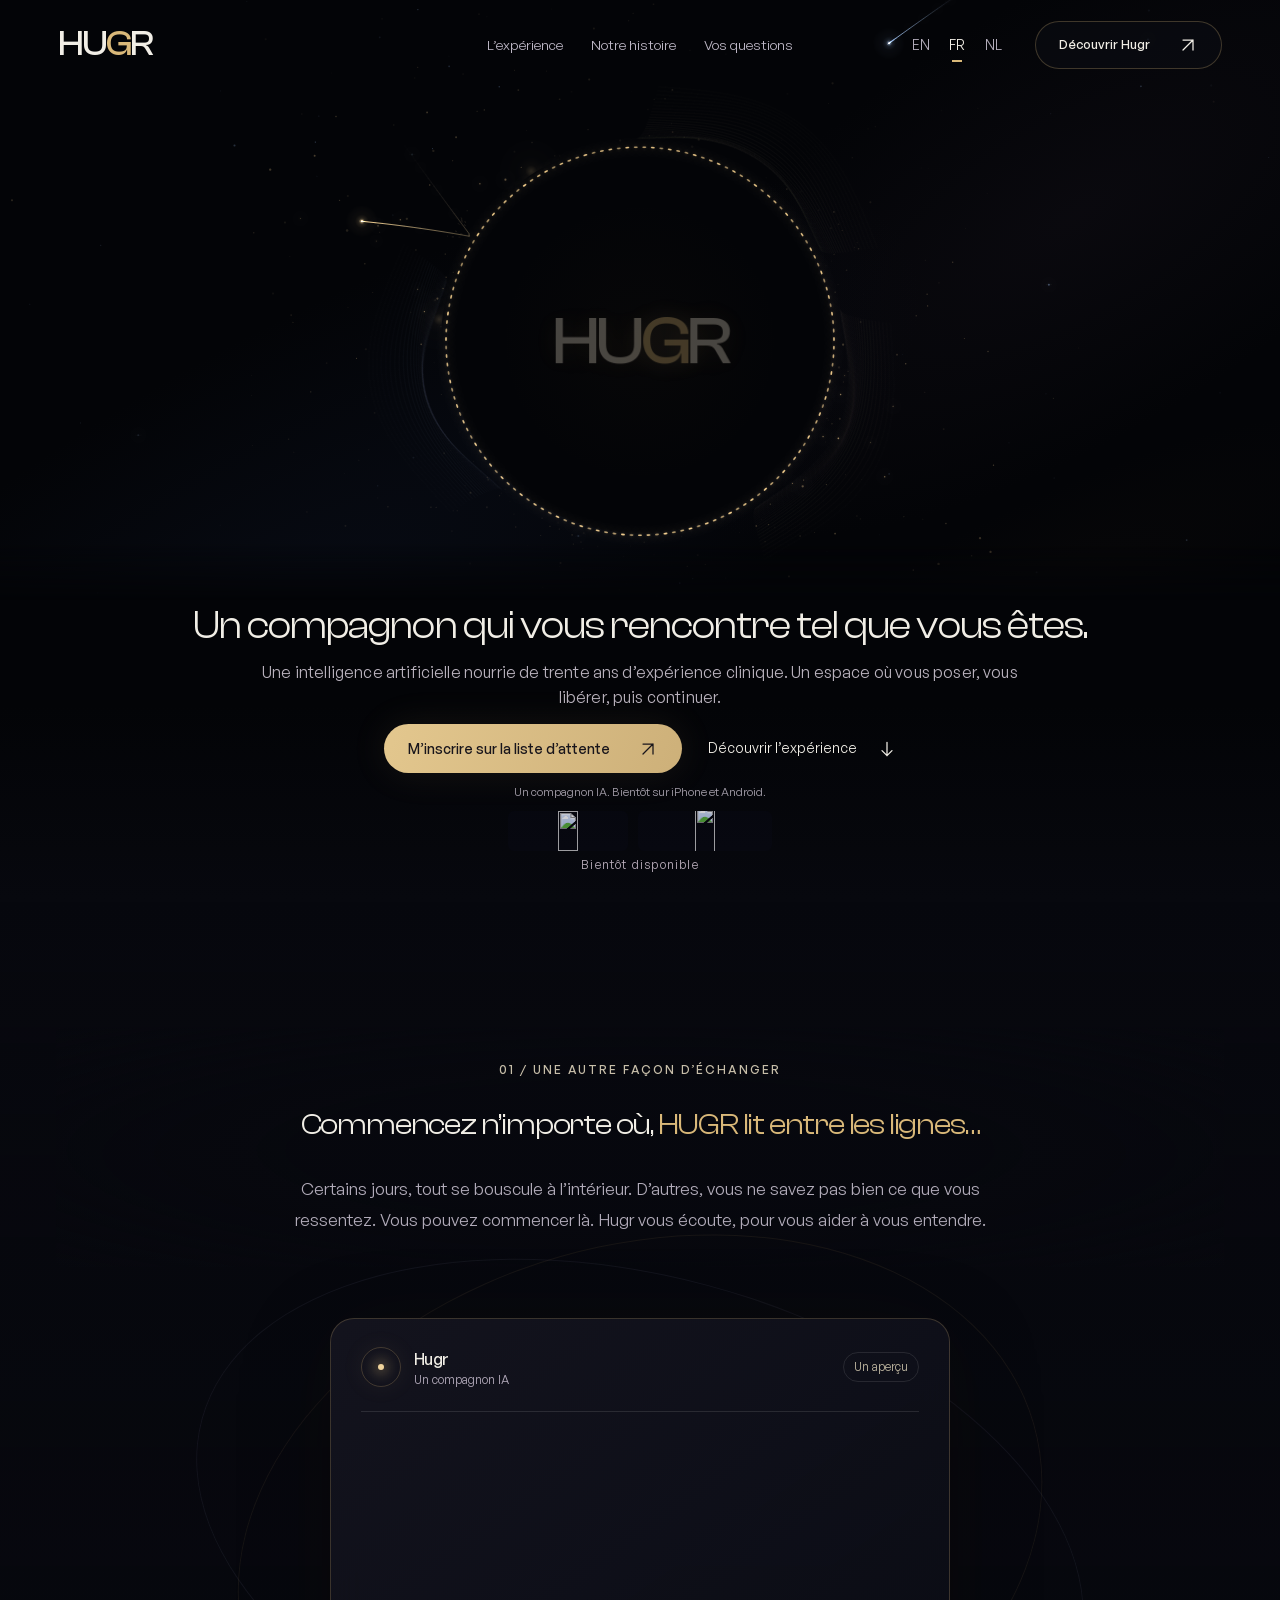
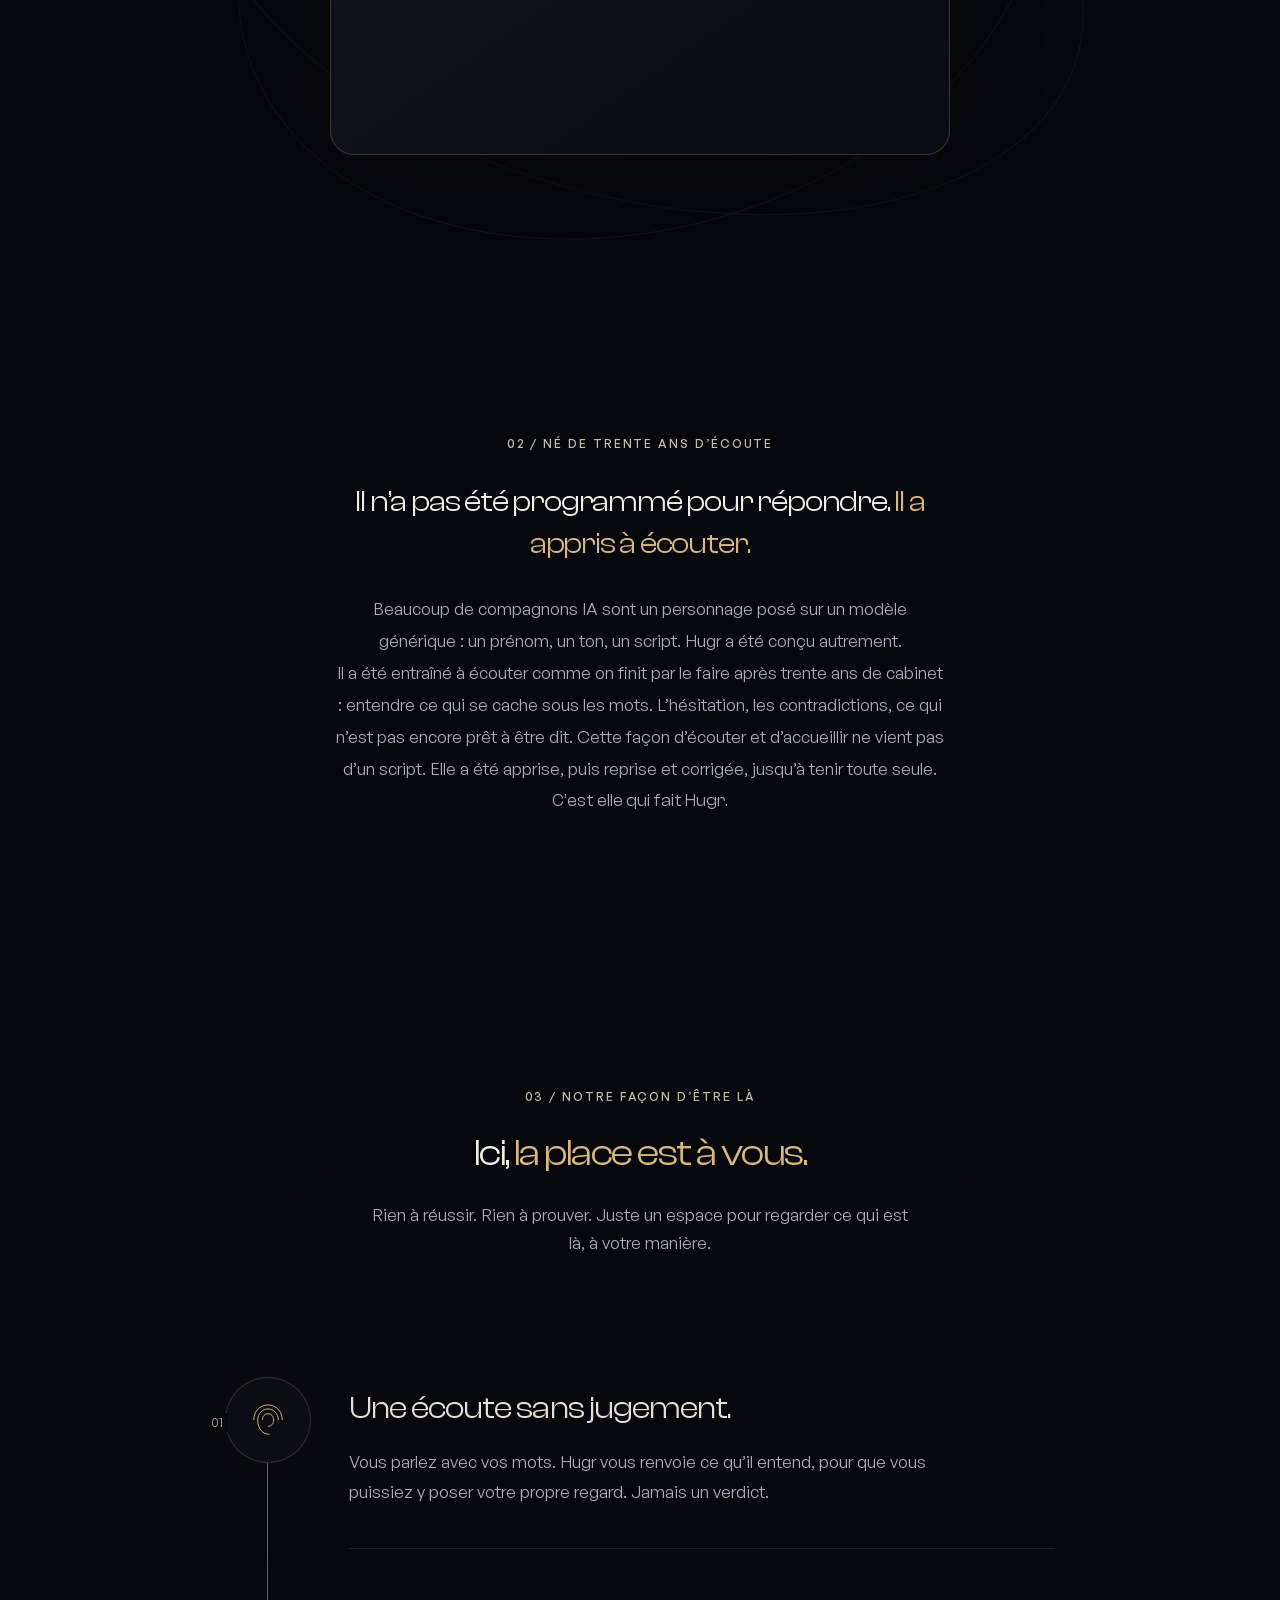
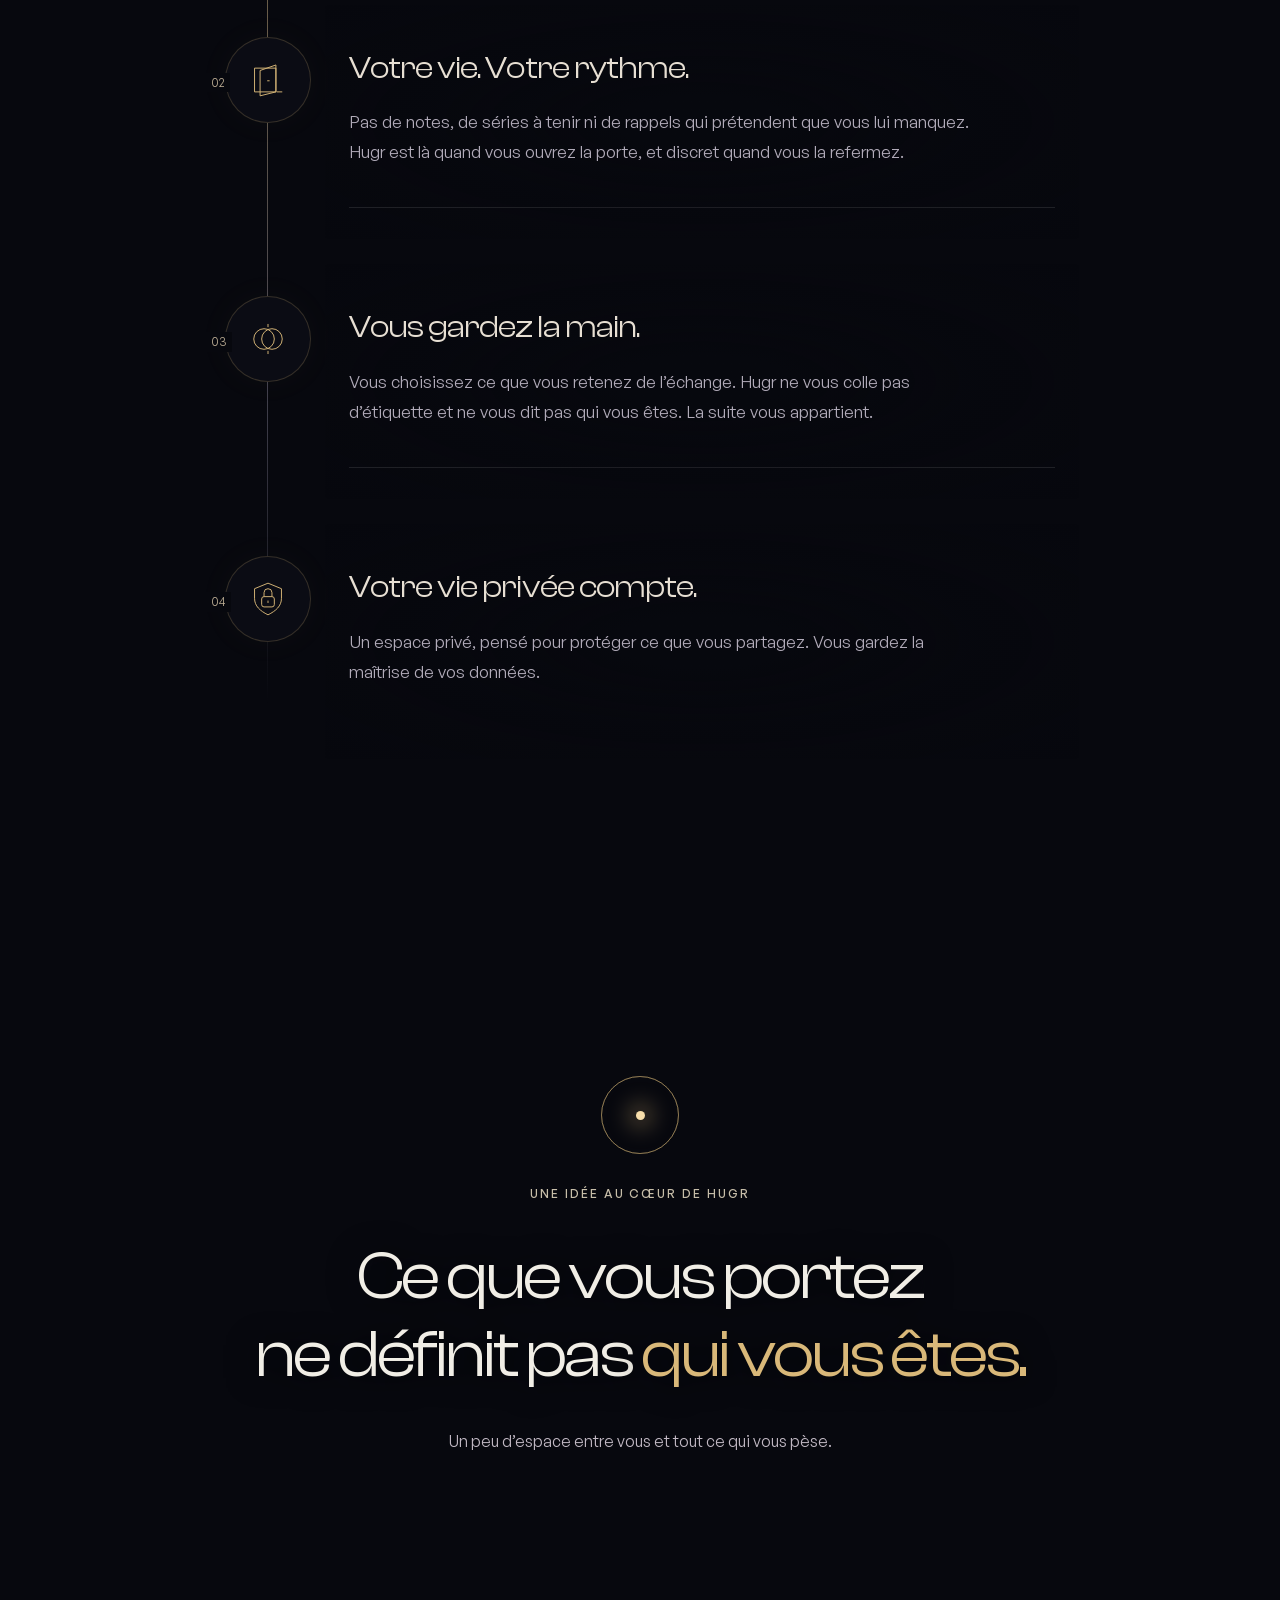
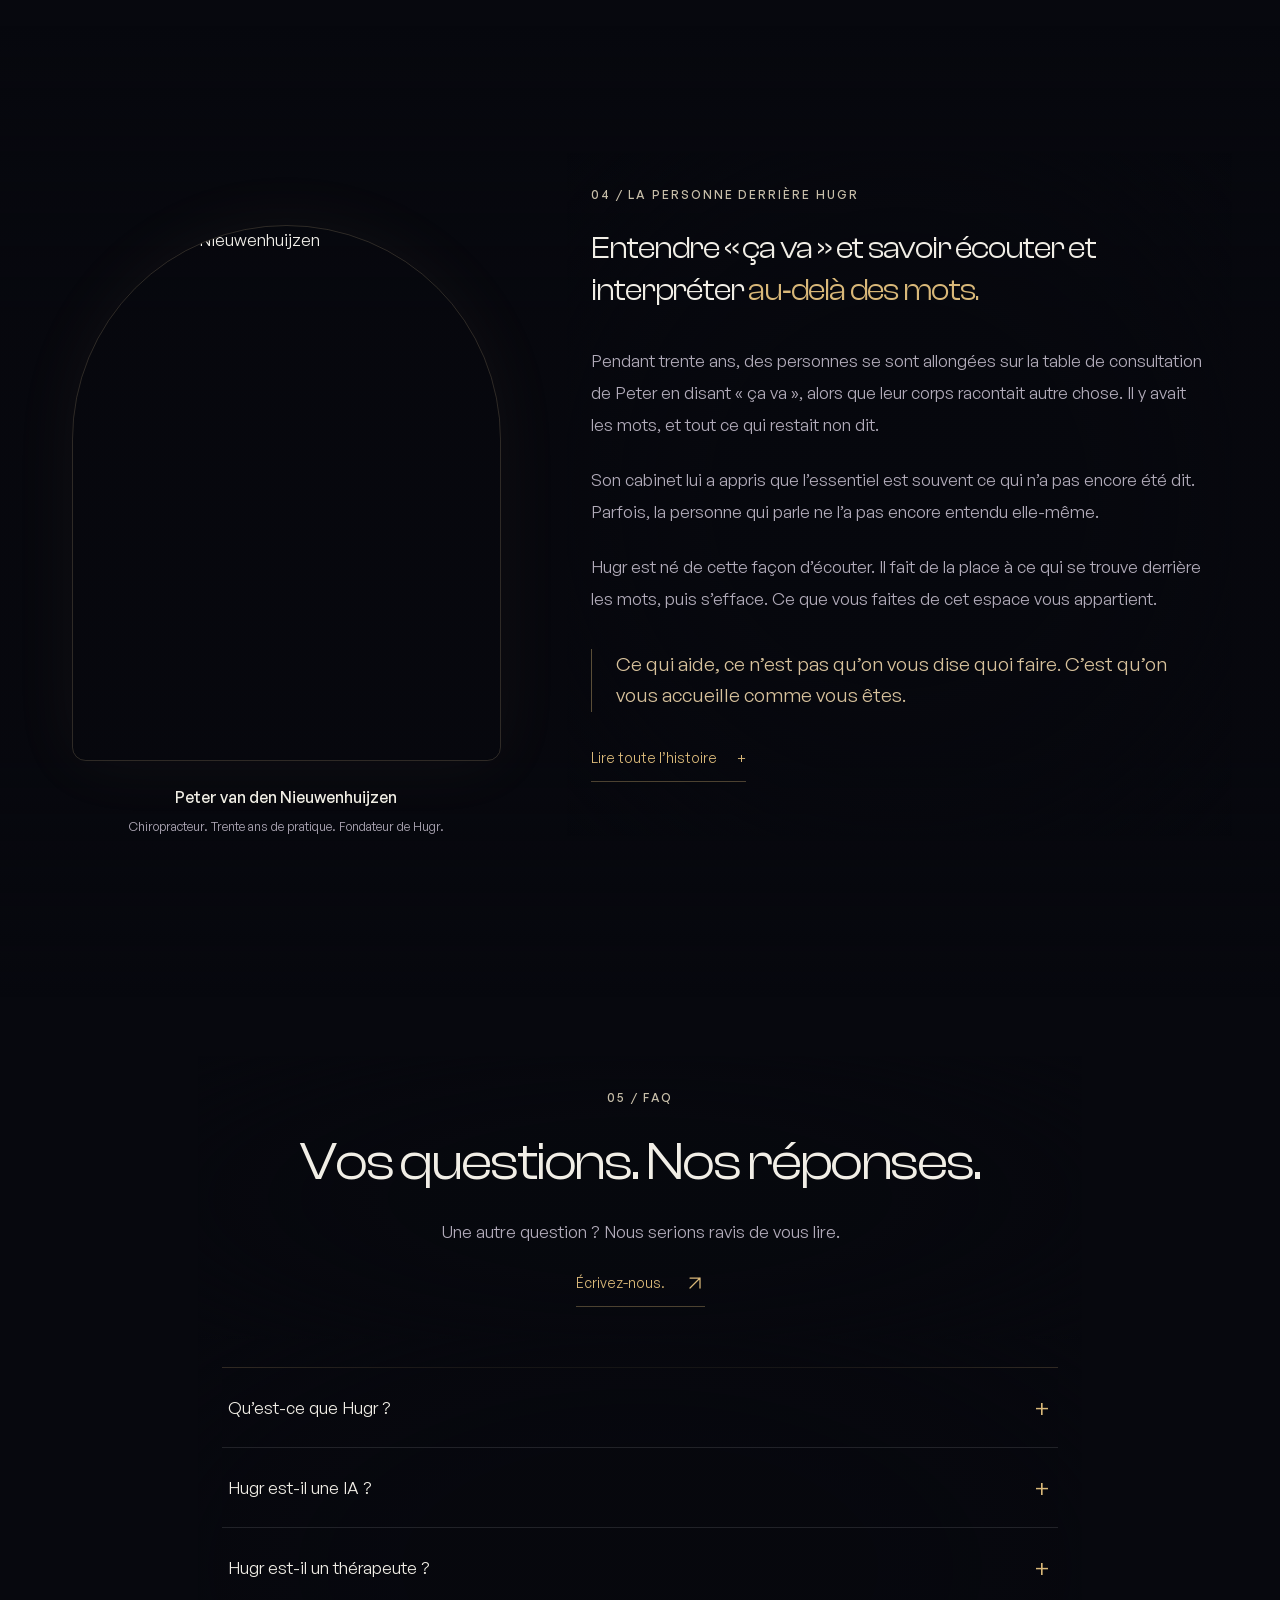
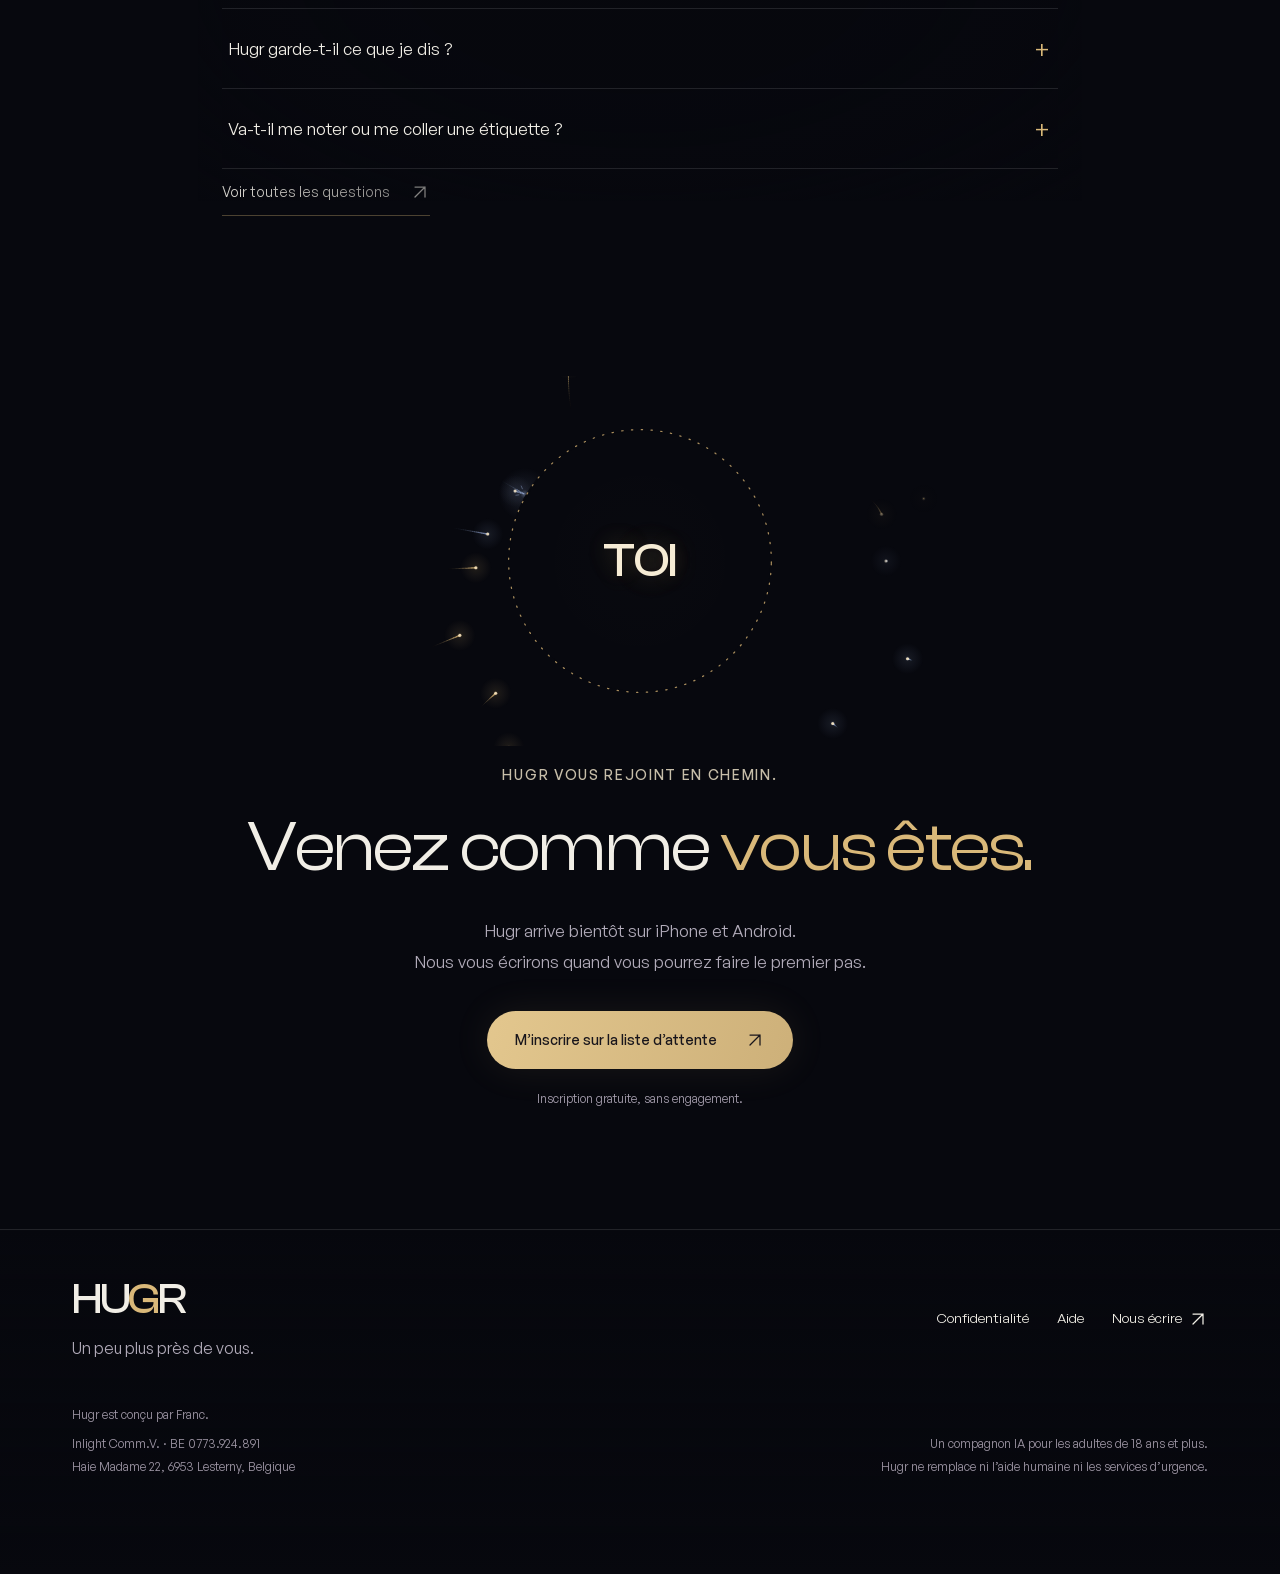
==== commit bbeb397d: "Add Dutch share page (/nl) + og-nl.png, and hreflang alternates on all pages Completes localized lin" ====
--- a/fr/index.html
+++ b/fr/index.html
@@ -9,6 +9,10 @@
       content="Un compagnon IA qui vous accueille comme vous êtes. Pour y voir plus clair et vous retrouver. Bientôt sur iPhone et Android."
     />
     <link rel="canonical" href="https://byhugr.io/fr" />
+    <link rel="alternate" hreflang="en" href="https://byhugr.io/" />
+    <link rel="alternate" hreflang="fr" href="https://byhugr.io/fr" />
+    <link rel="alternate" hreflang="nl" href="https://byhugr.io/nl" />
+    <link rel="alternate" hreflang="x-default" href="https://byhugr.io/" />
     <meta property="og:type" content="website" />
     <meta property="og:site_name" content="Hugr" />
     <meta property="og:locale" content="fr_BE" />
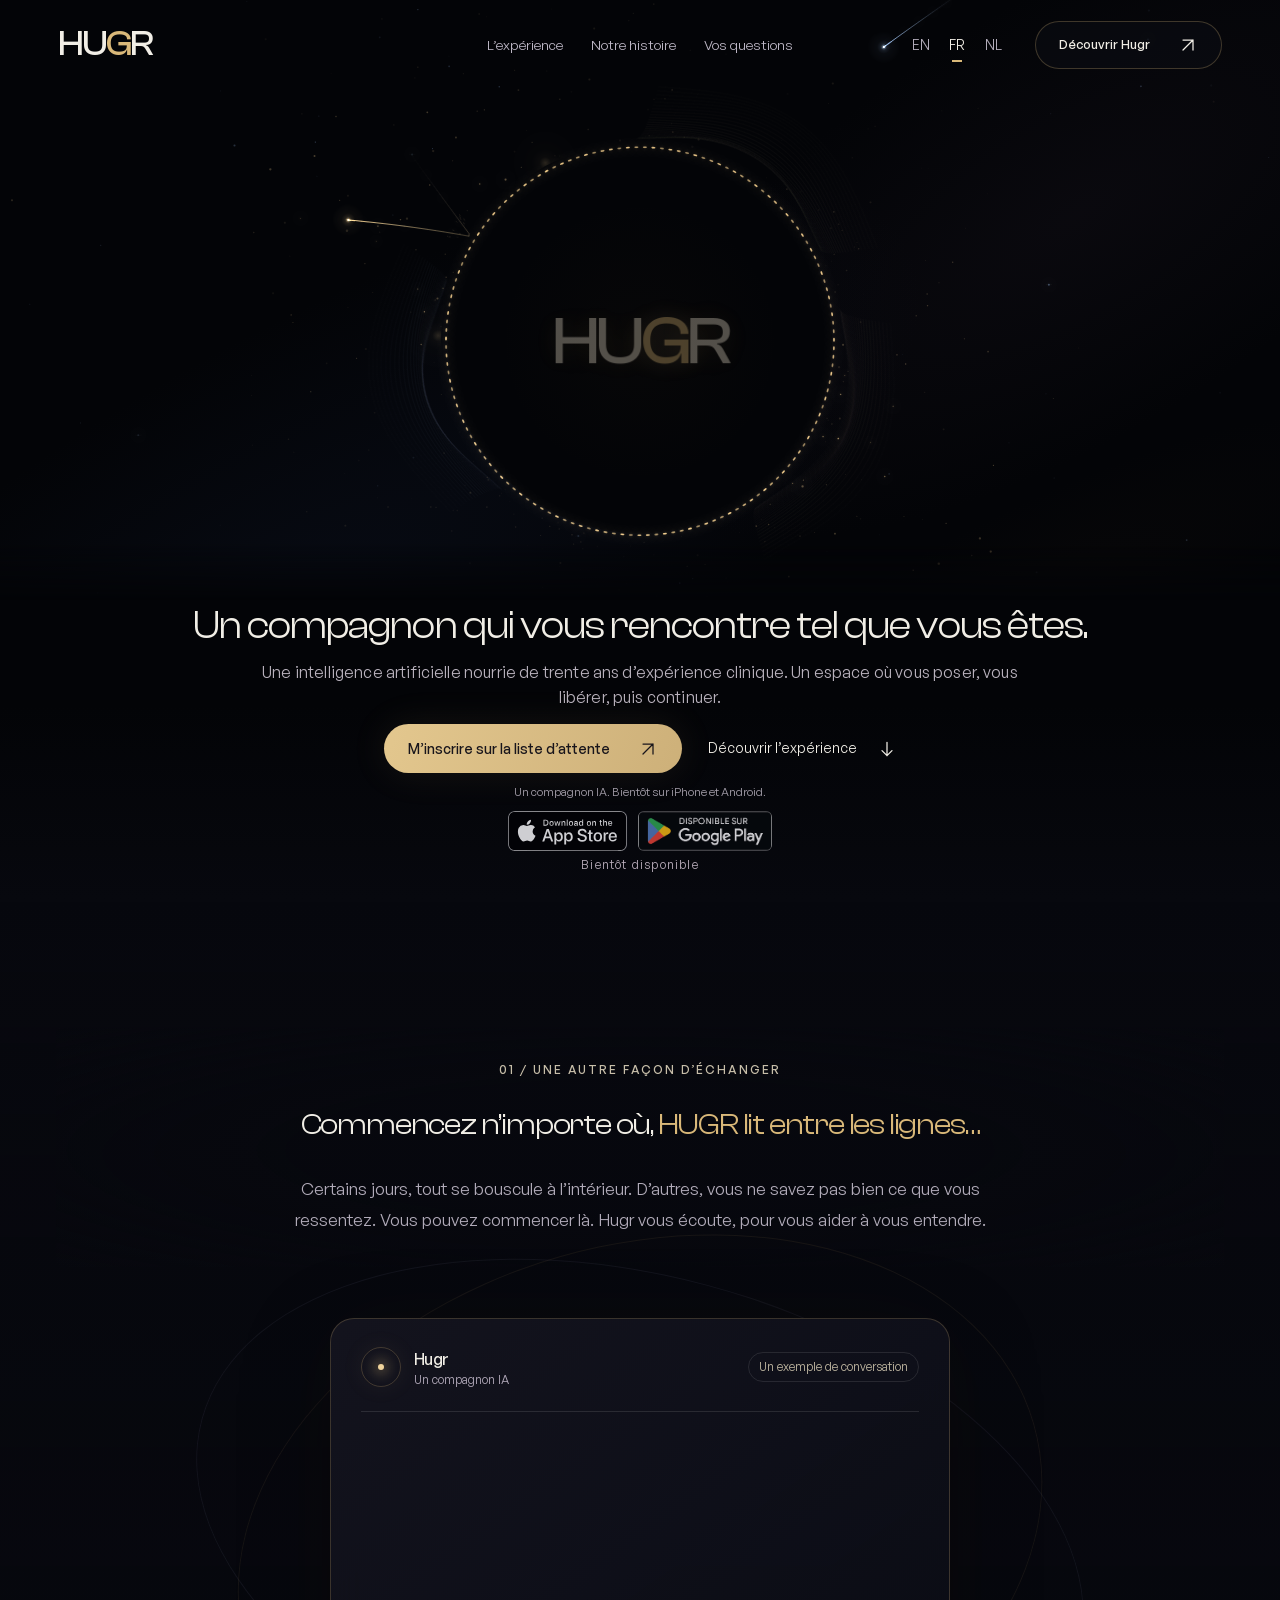
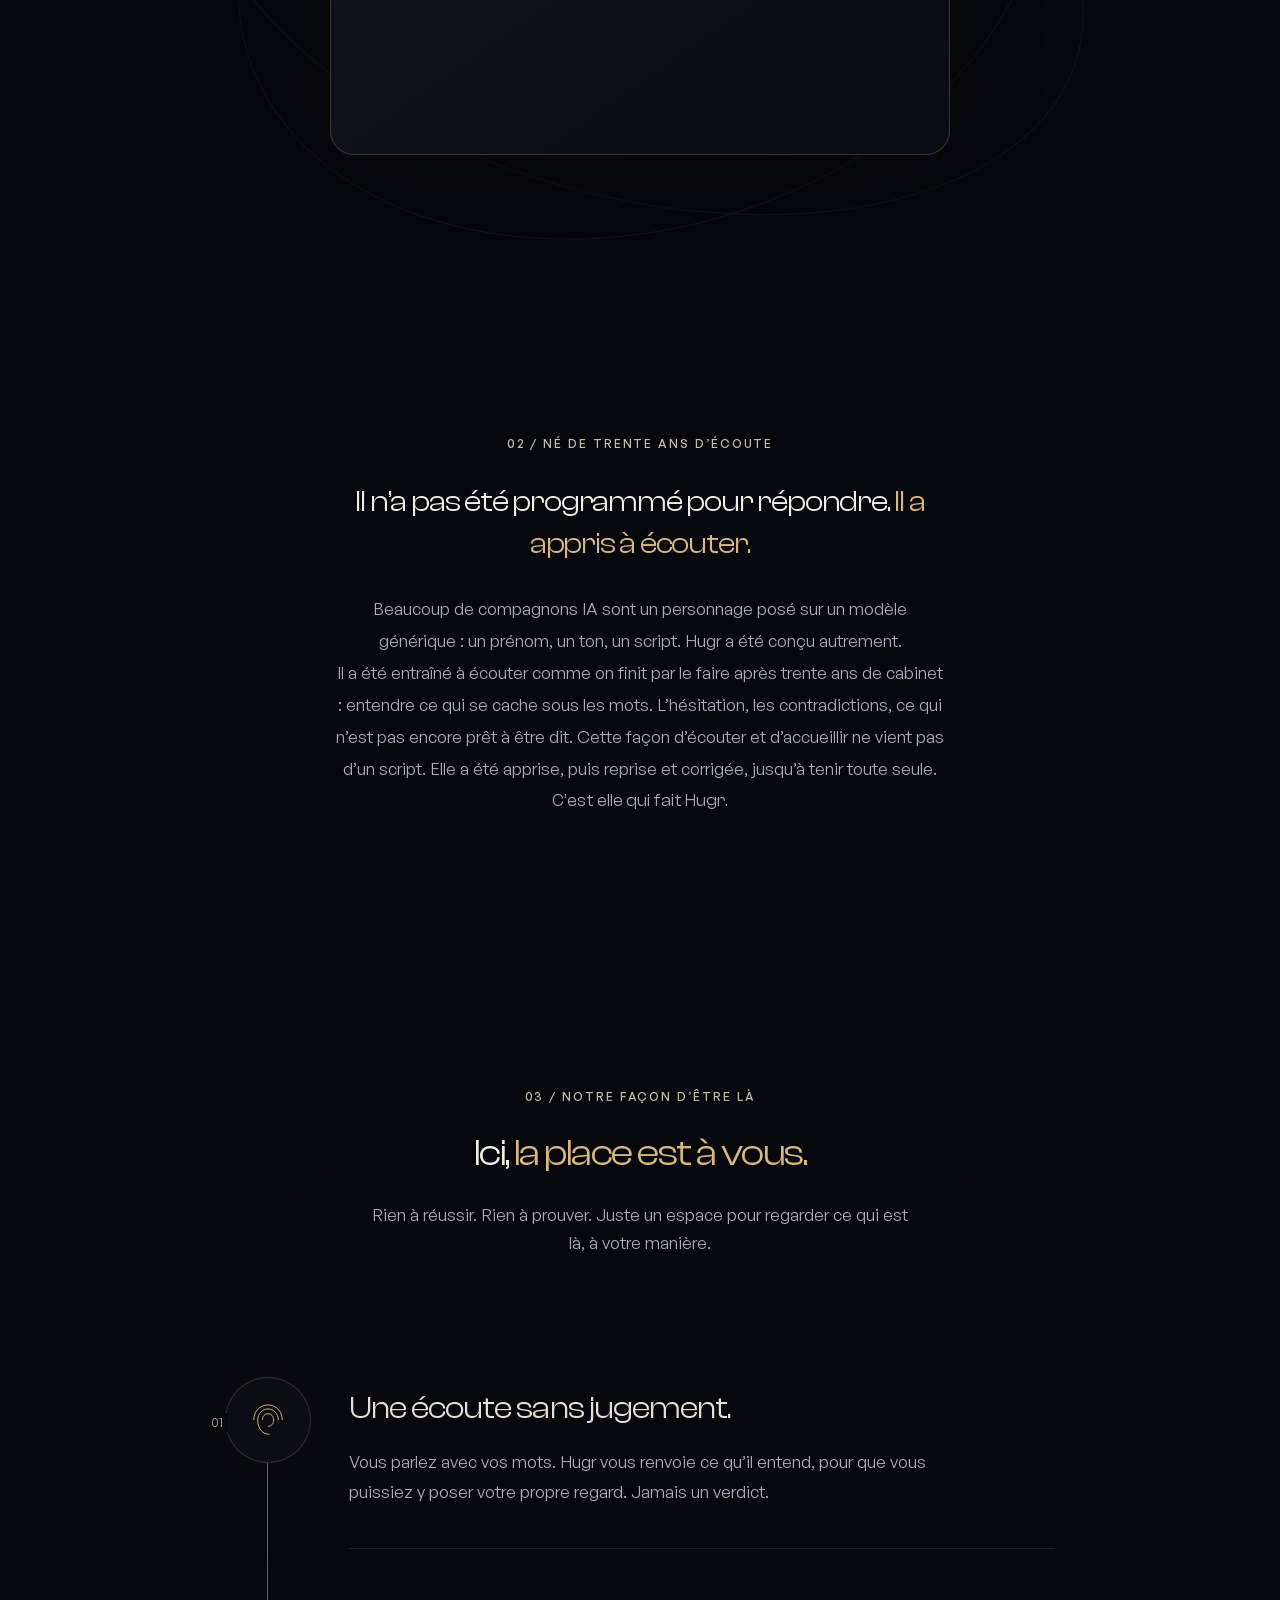
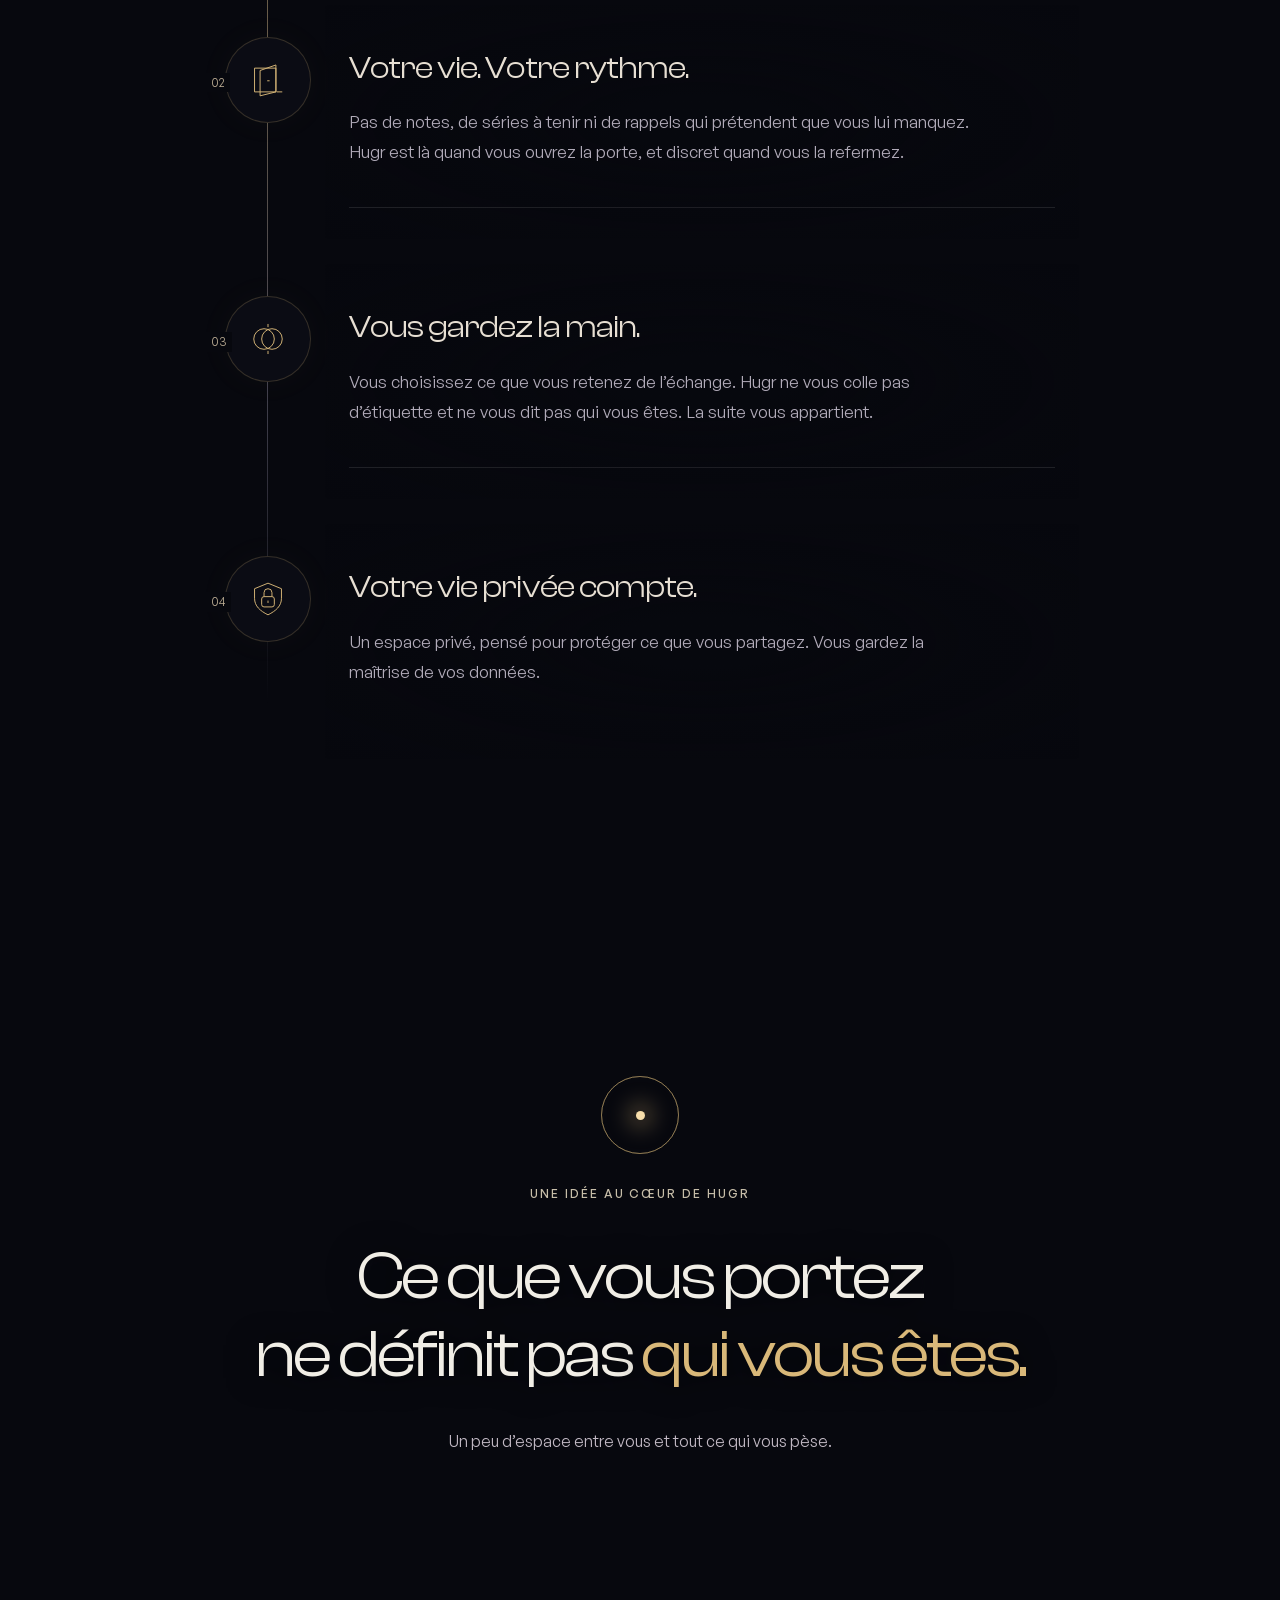
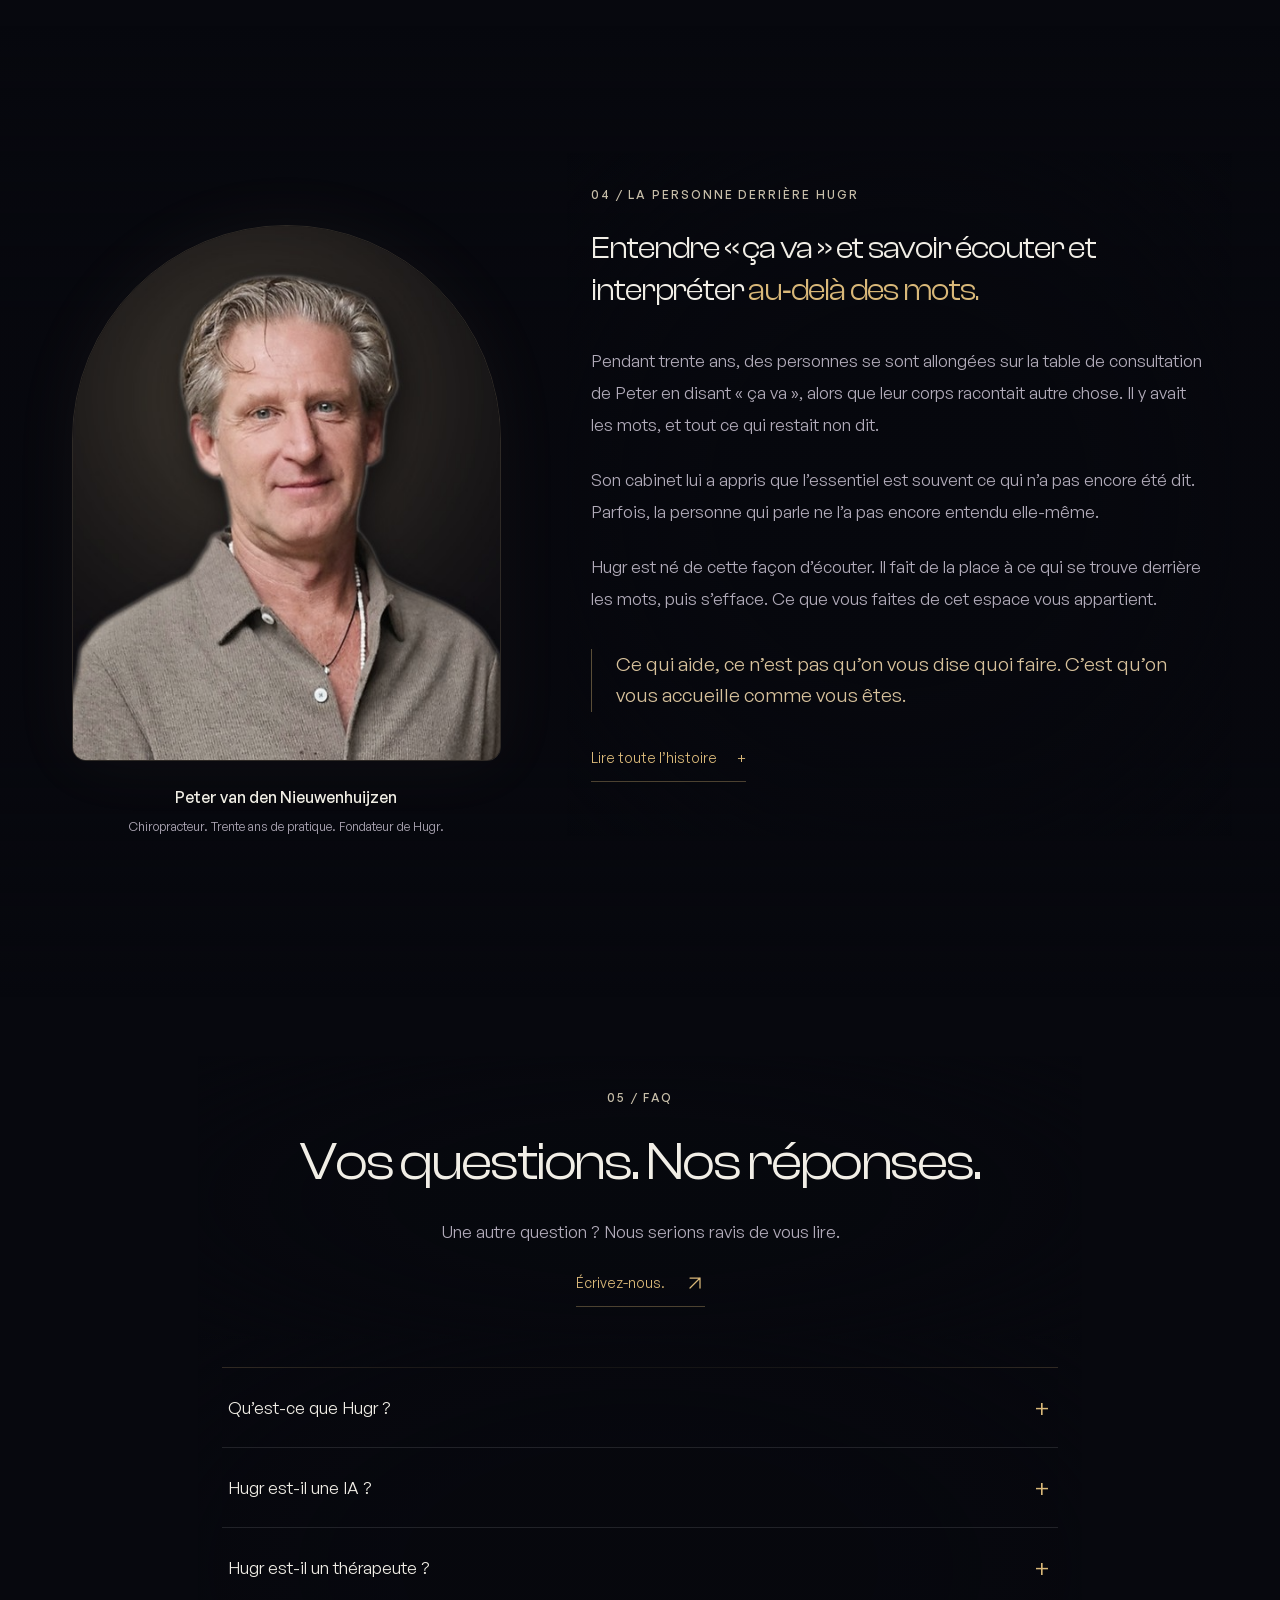
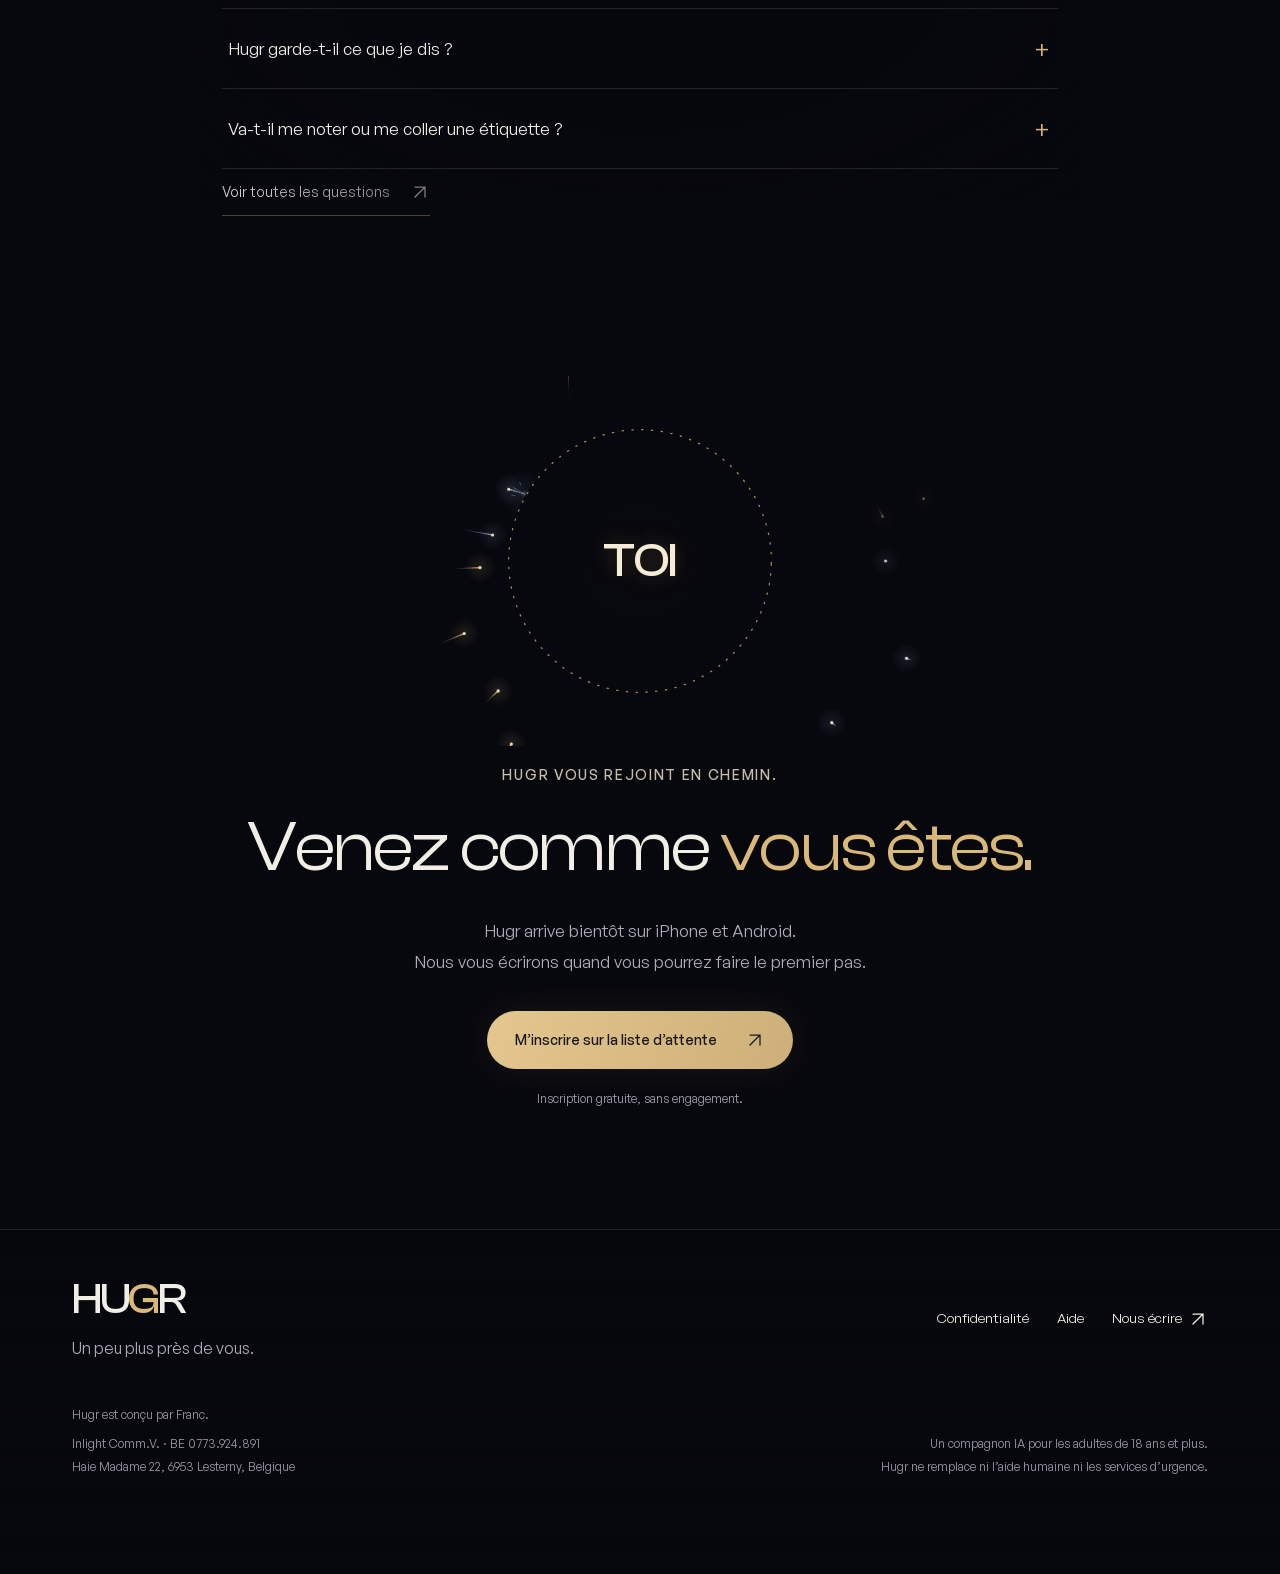
==== commit 90004d98: "Fix broken assets on /nl and /fr, Dutch copy pass, new NL share card The portrait and both store bad" ====
--- a/fr/index.html
+++ b/fr/index.html
@@ -61,7 +61,7 @@
       <nav class="desktop-nav" aria-label="Main navigation">
         <a href="#experience" data-i18n="navExperience">The experience</a>
         <a href="#story" data-i18n="navStory">Our story</a>
-        <a href="questions.html" data-i18n="navQuestions" data-nav="questions">Your questions</a>
+        <a href="/questions.html?lang=fr" data-i18n="navQuestions" data-nav="questions">Your questions</a>
       </nav>
       <div class="header-end">
         <div class="languages" role="group" aria-label="Language">
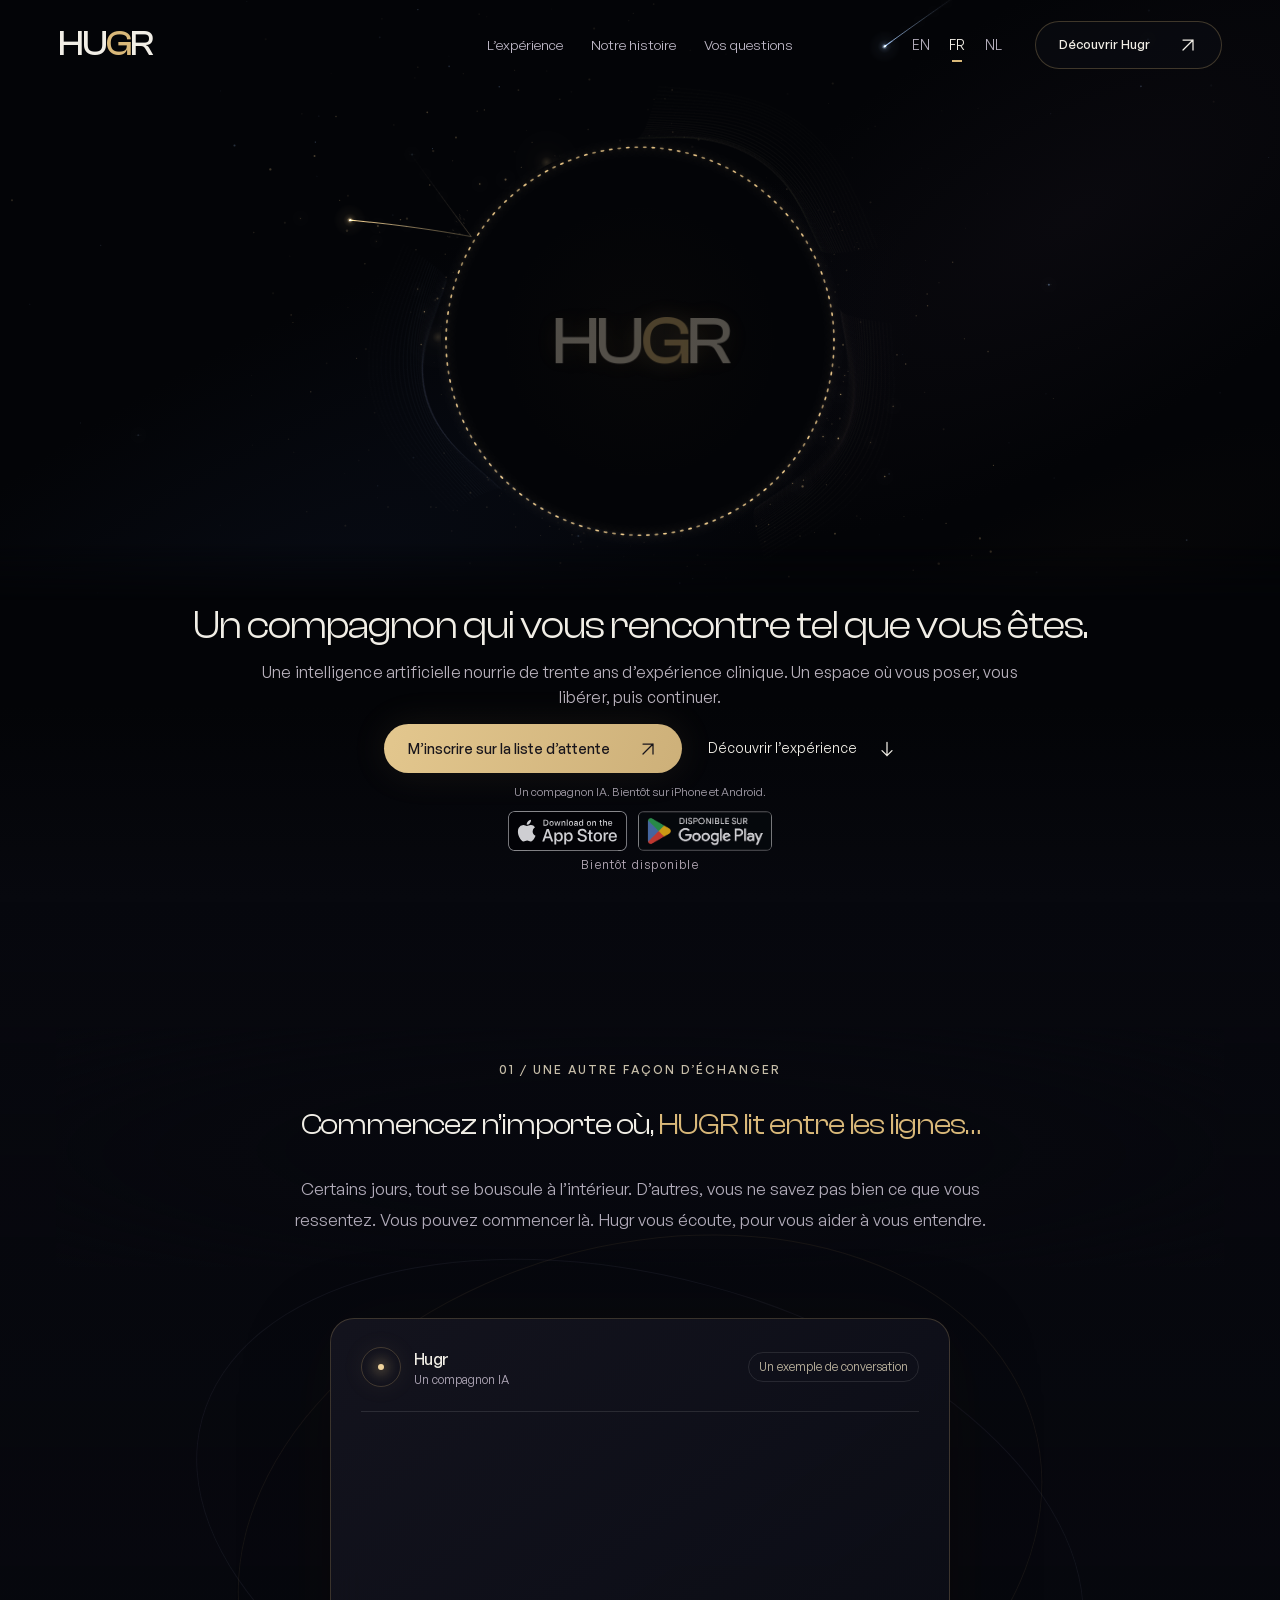
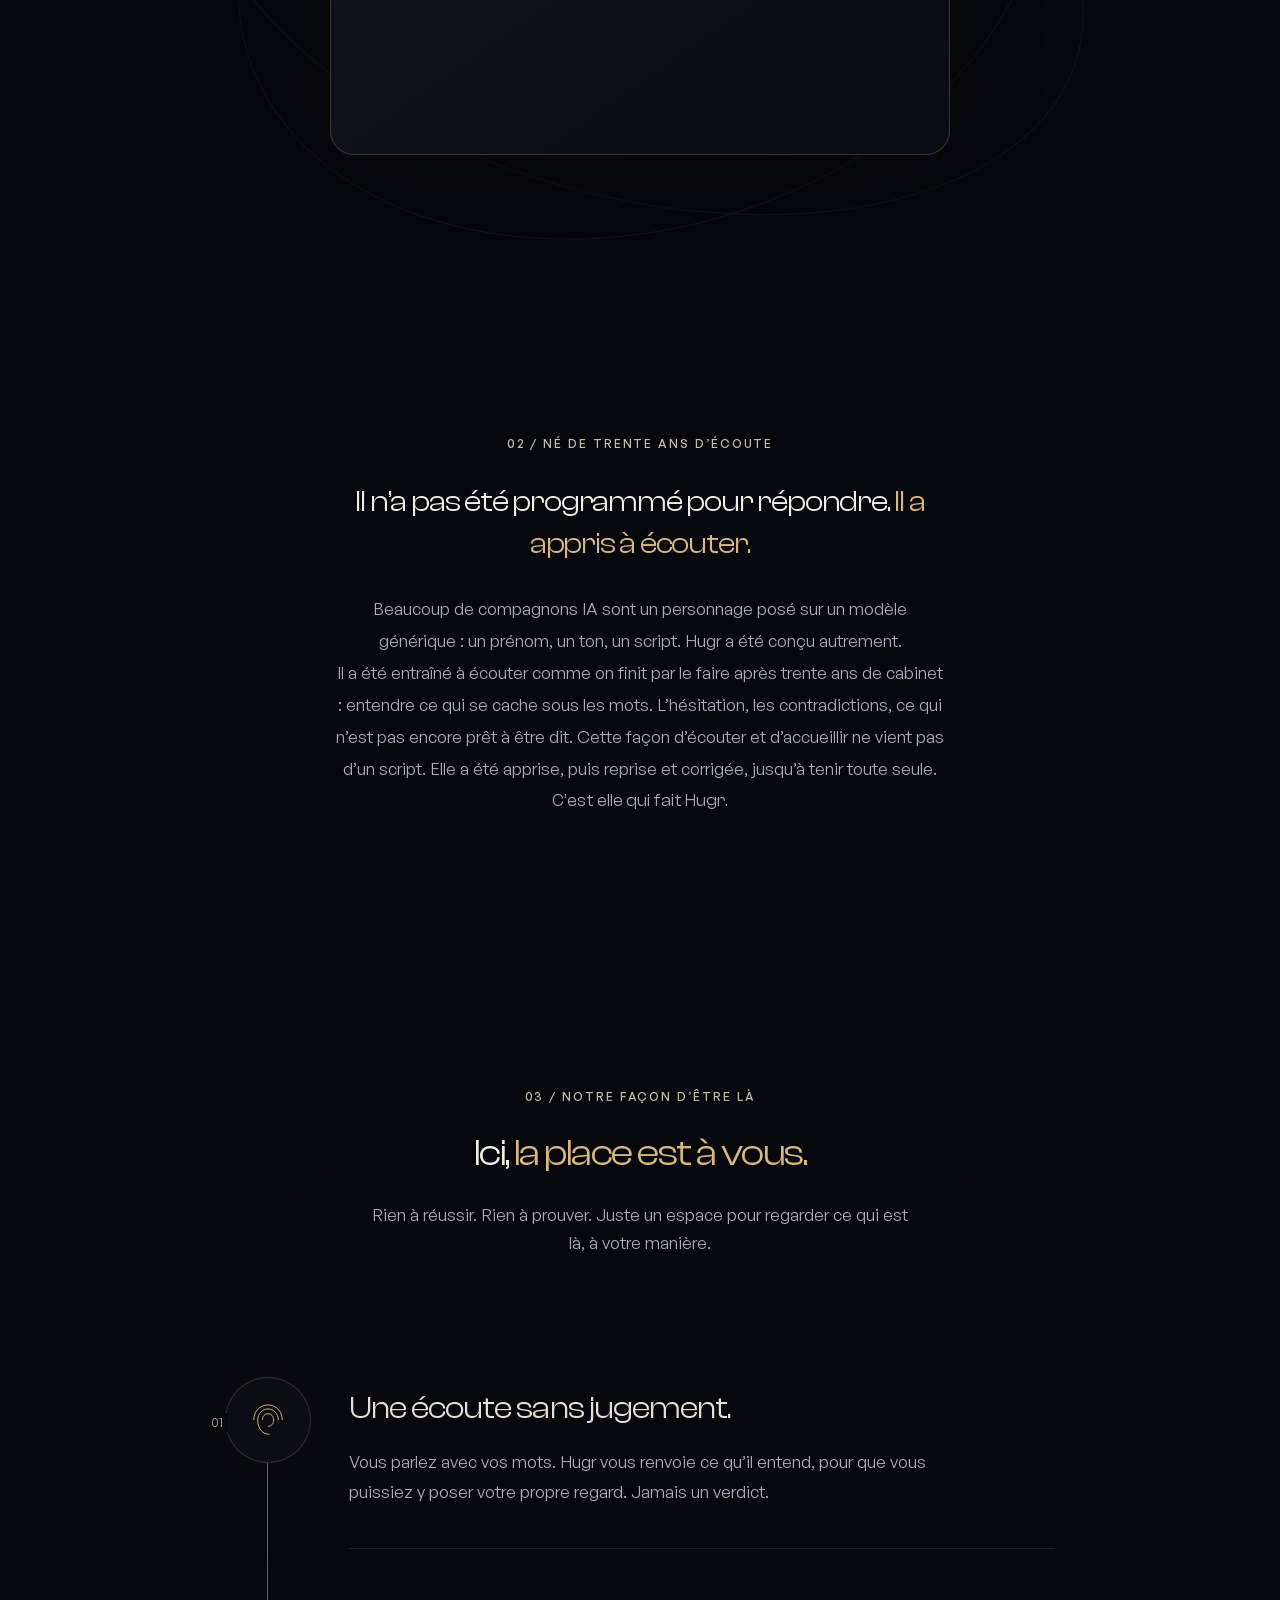
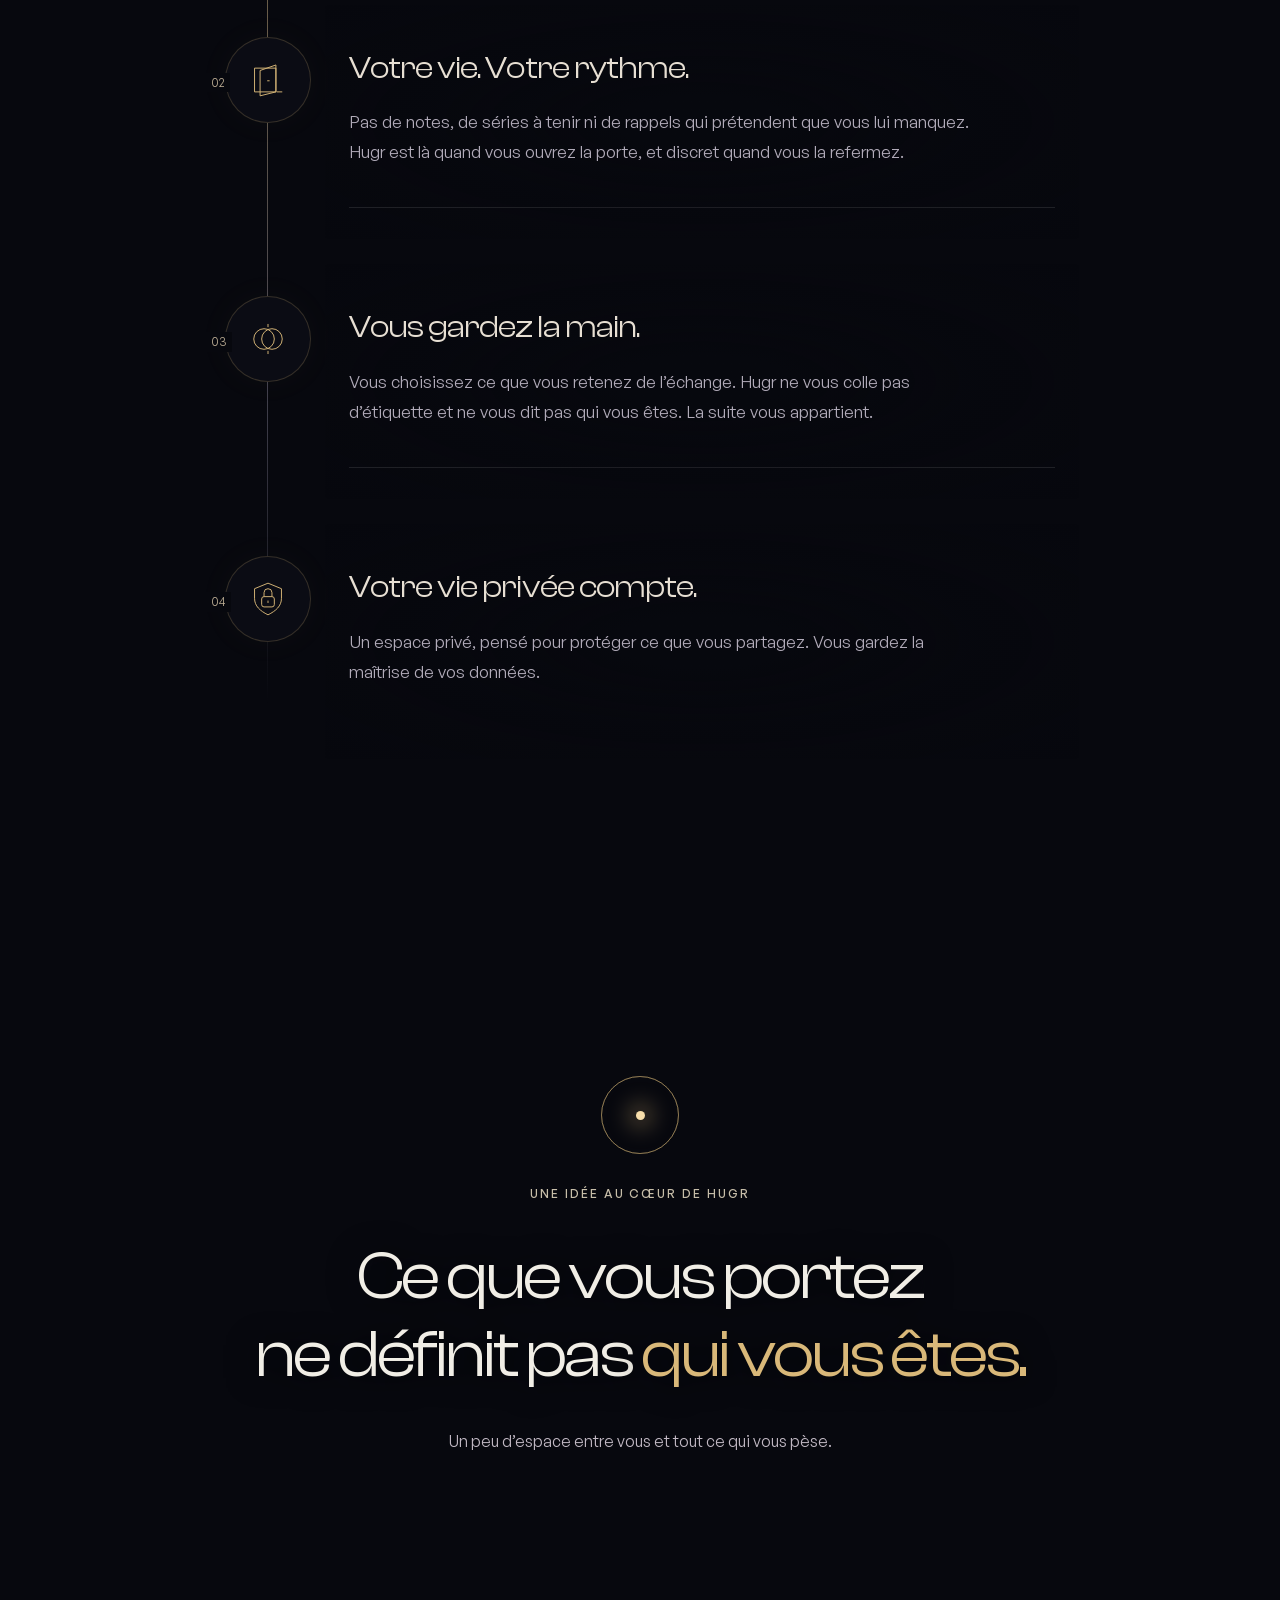
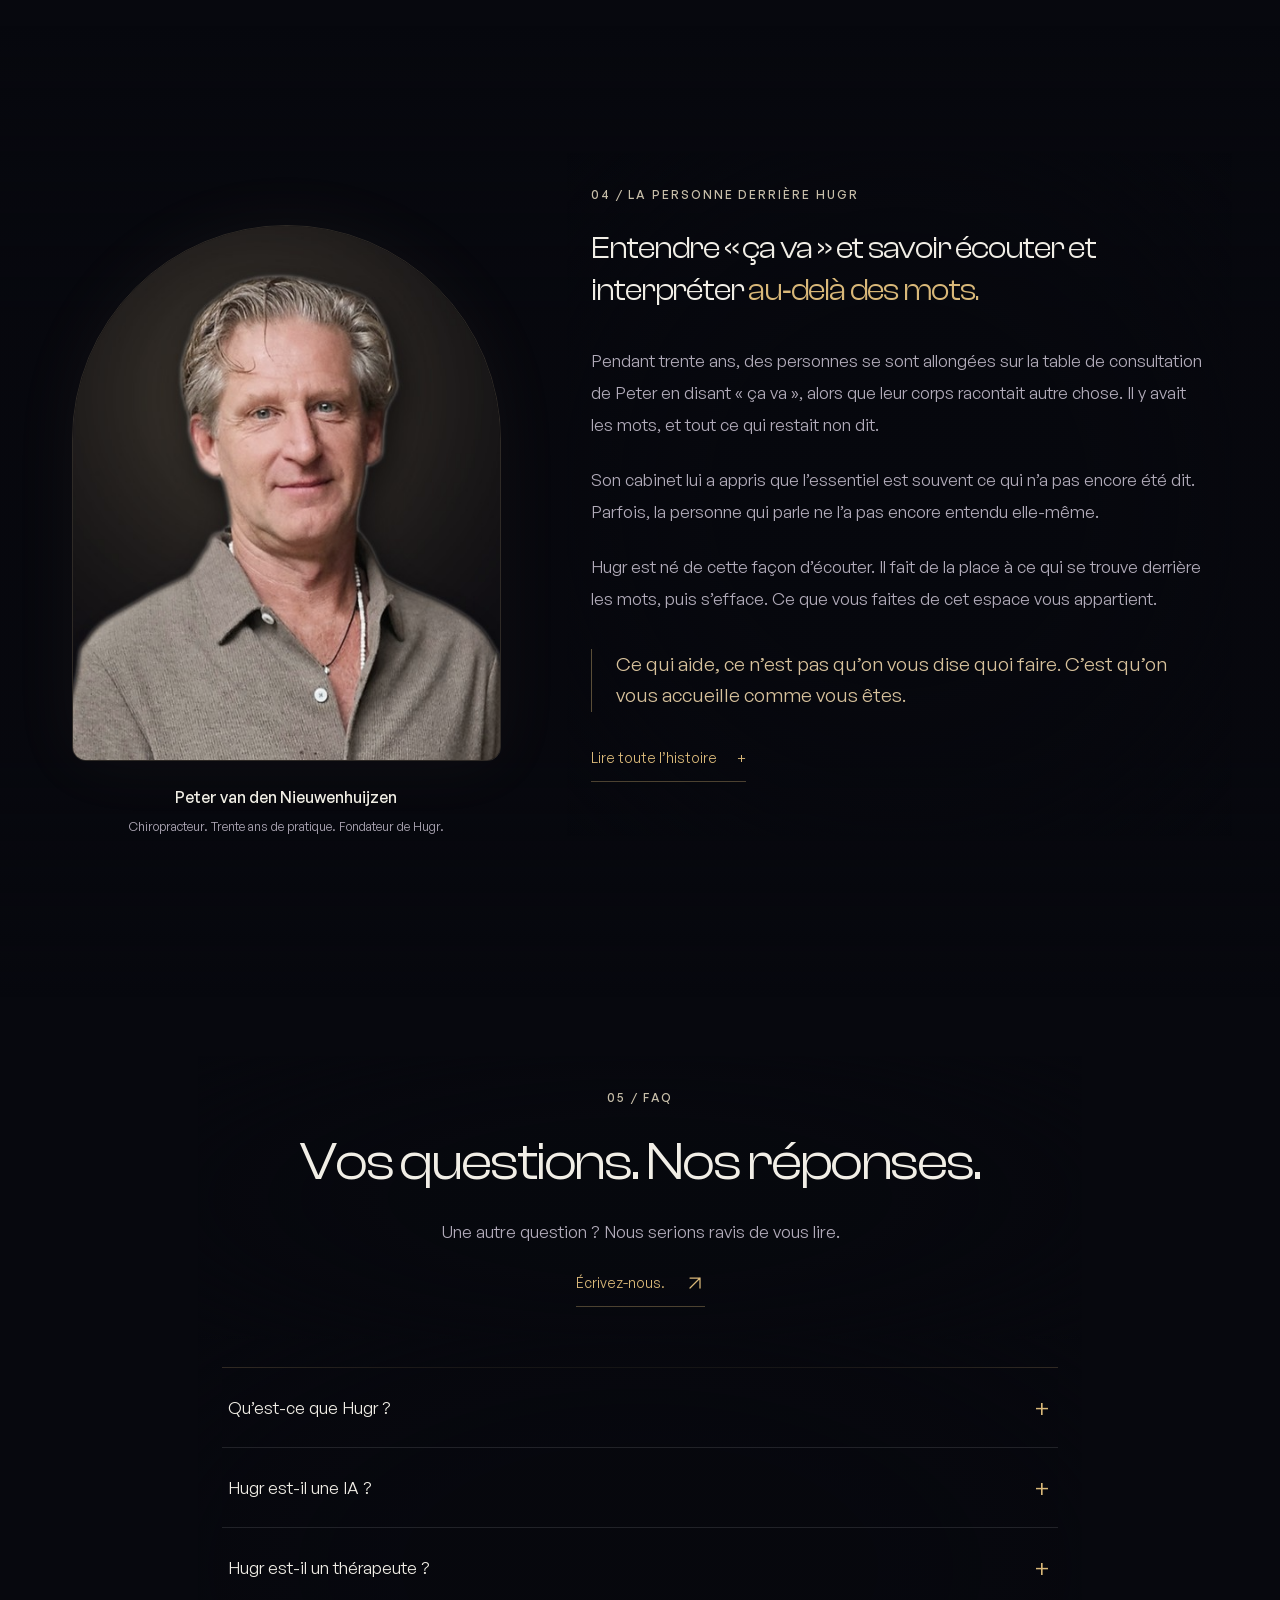
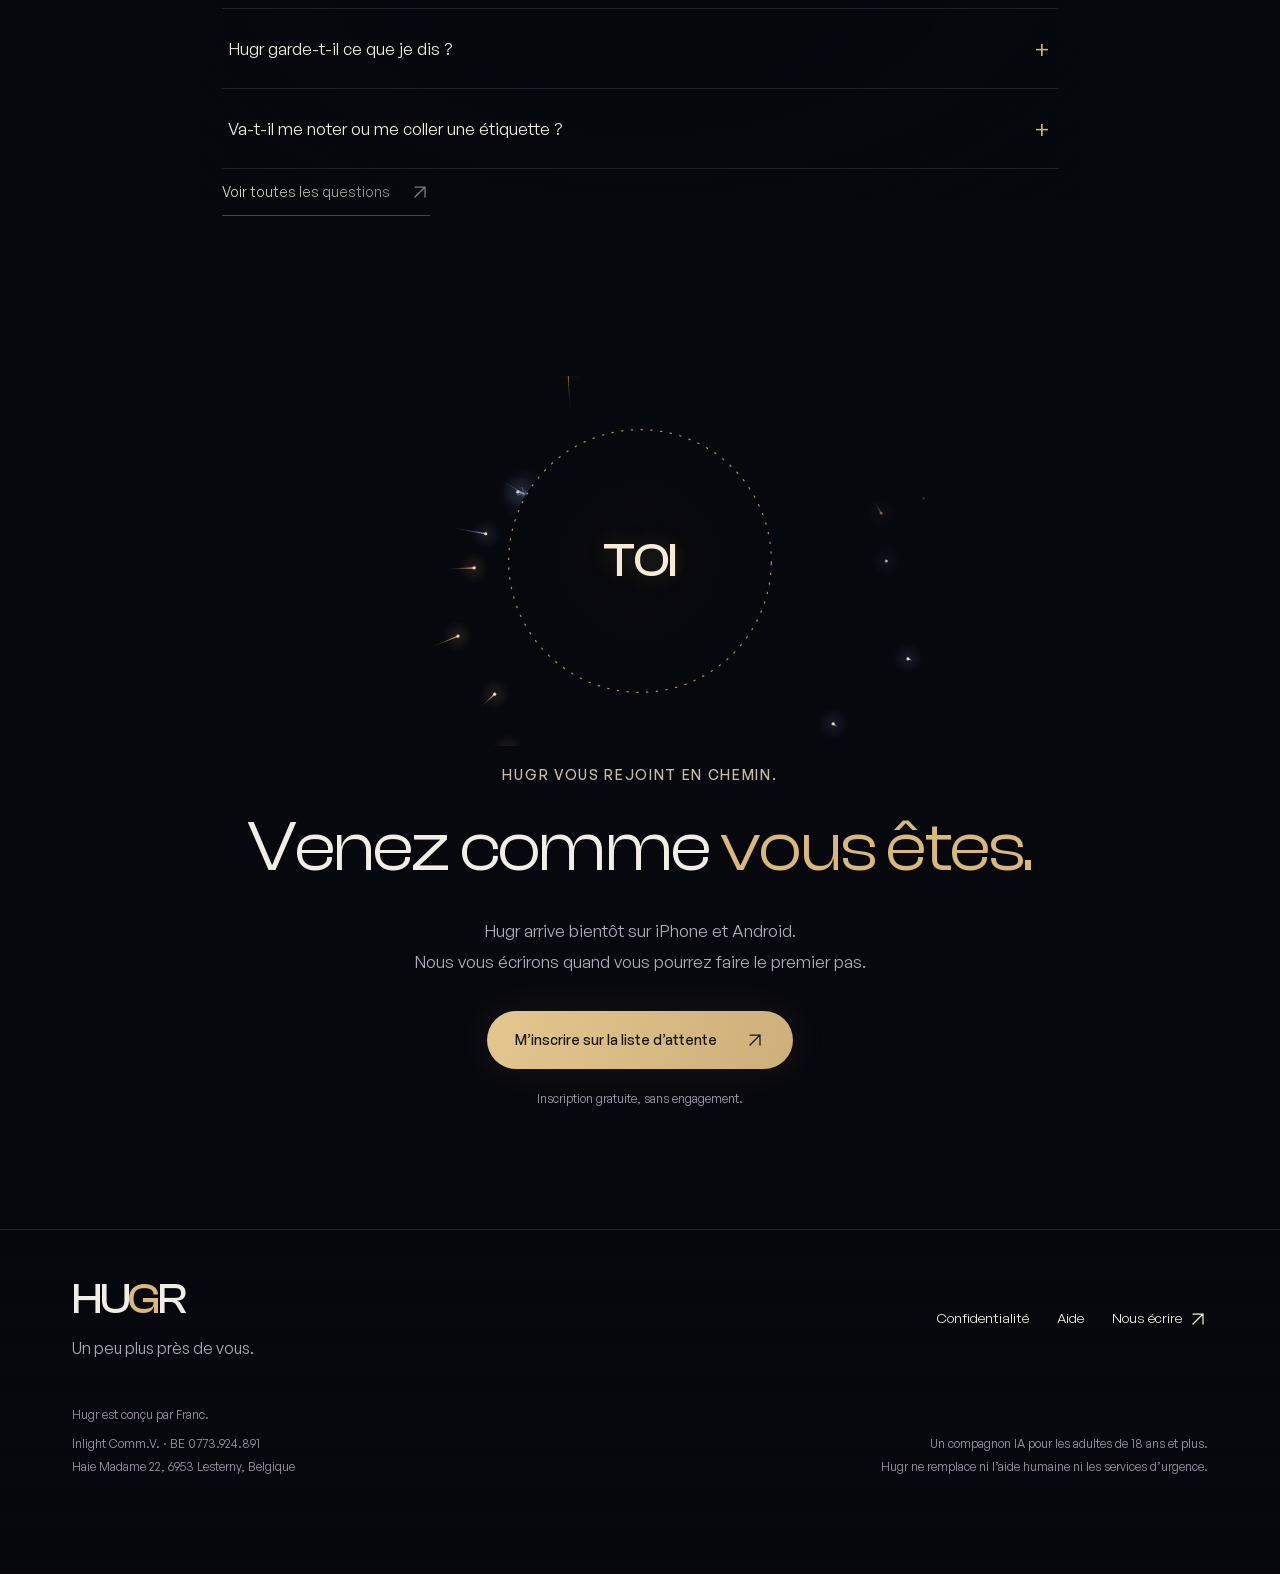
==== commit 5f40749b: "Add PostHog EU web analytics (cookieless), waitlist_signup event - posthog.js: EU cloud, cookieless_" ====
--- a/fr/index.html
+++ b/fr/index.html
@@ -46,6 +46,7 @@
     <link rel="stylesheet" href="/header.css" />
     <script type="importmap">{"imports":{"three":"/halo/vendor/three.module.js"}}</script>
     <script type="module" src="/app.js"></script>
+    <script src="/posthog.js"></script>
   </head>
   <body>
     <div class="universe" aria-hidden="true">
